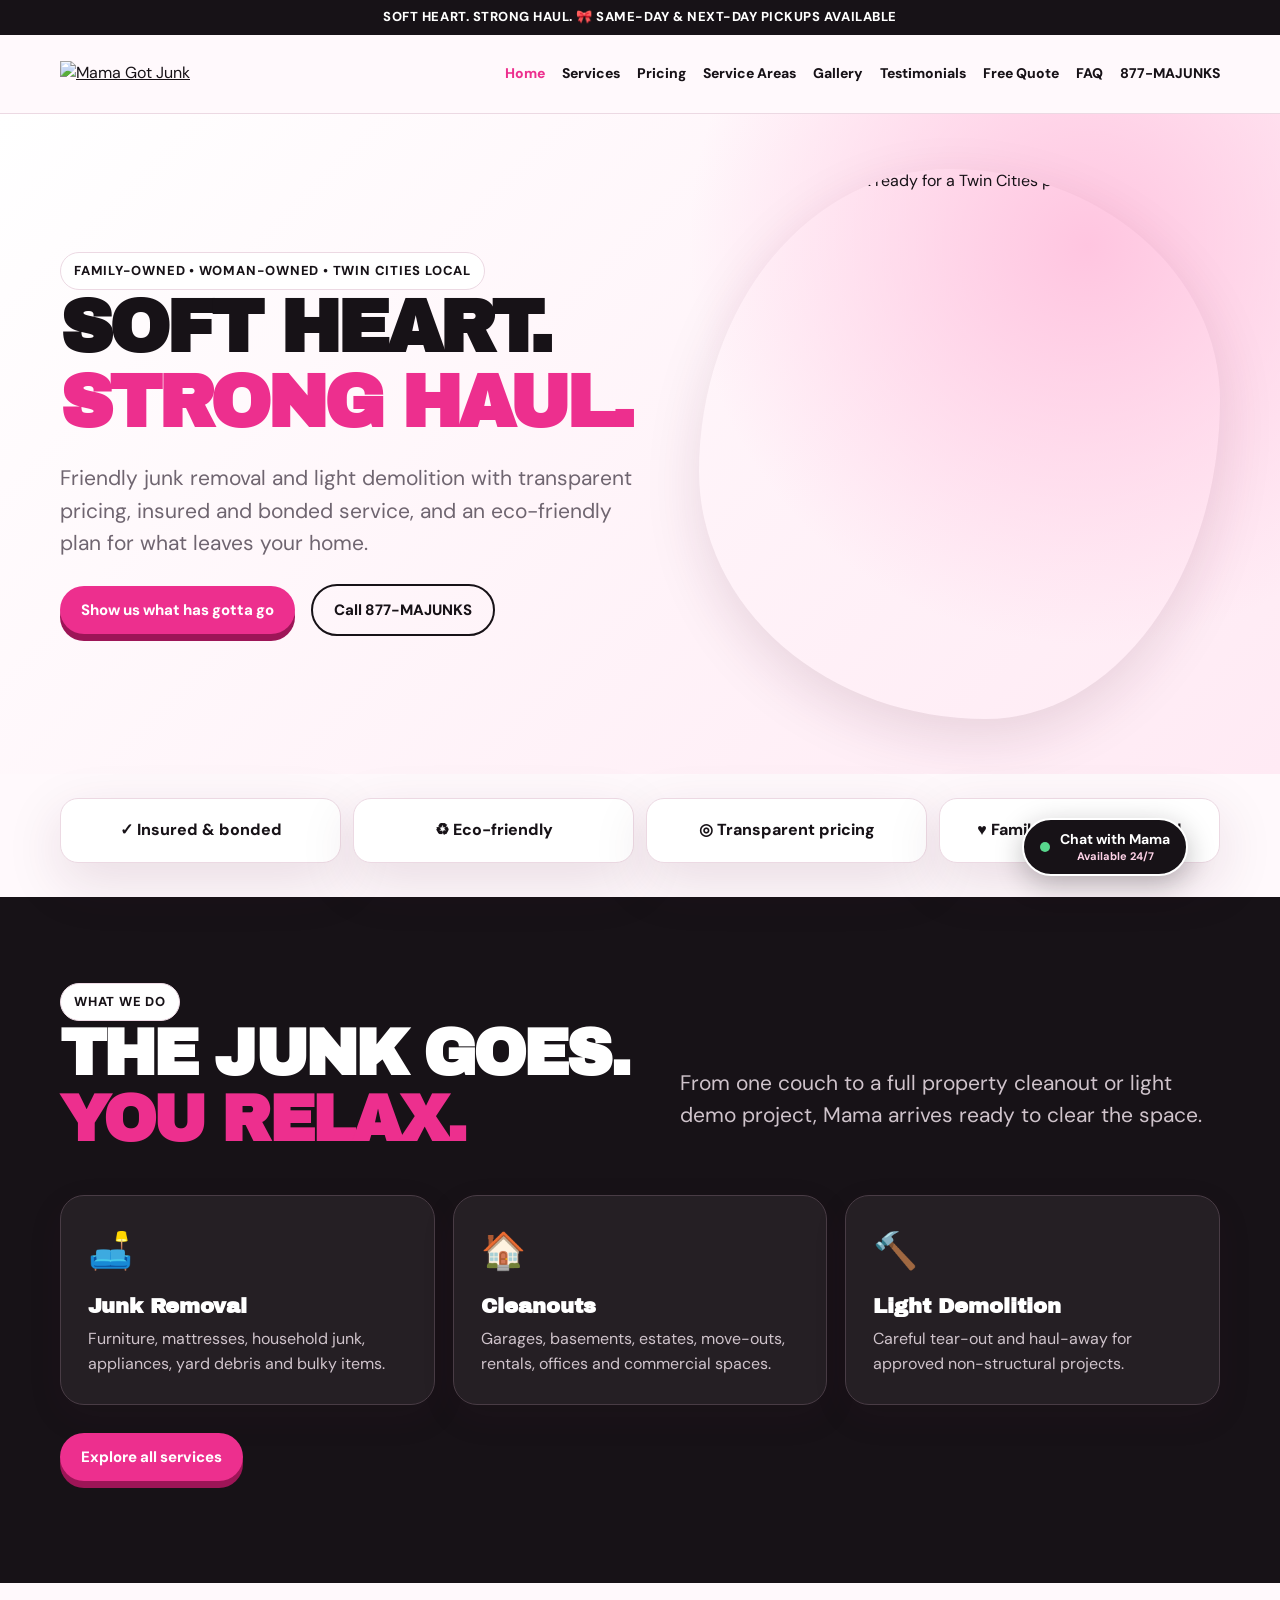
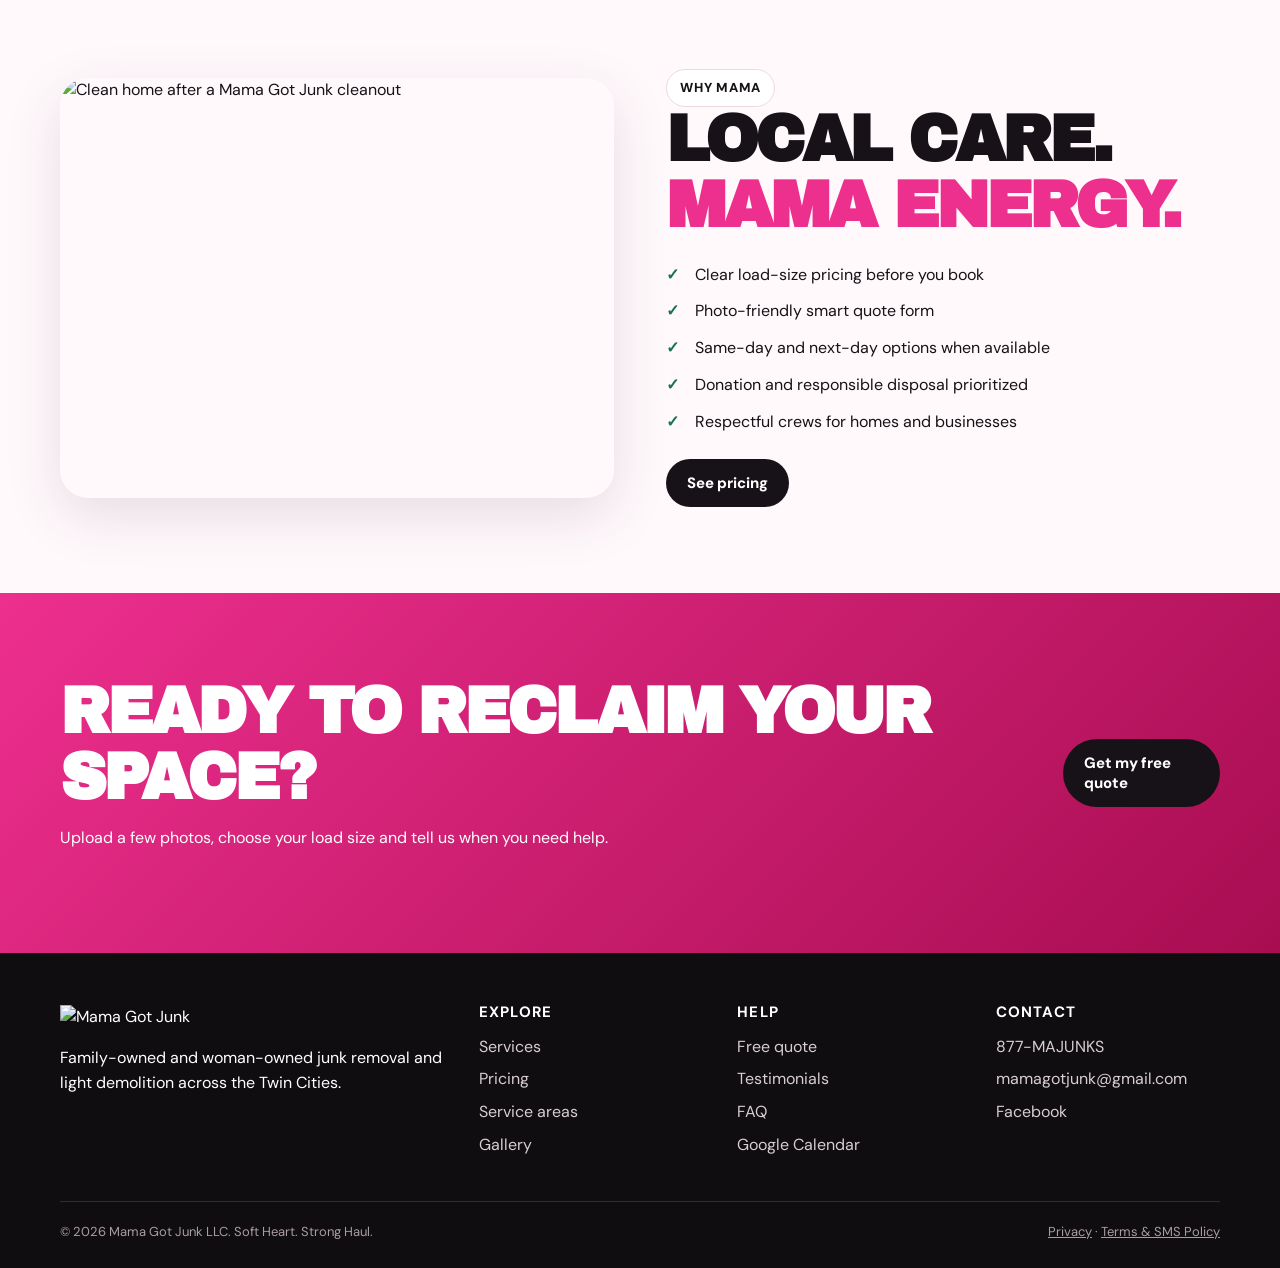
==== index.html @ 5cba6d38 "Make chatbot invitation visible 24/7" ====
<!doctype html><html lang="en"><head><meta charset="utf-8"><meta name="viewport" content="width=device-width,initial-scale=1"><title>Mama Got Junk | Twin Cities Junk Removal & Light Demolition</title><meta name="description" content="Family-owned and woman-owned junk removal and light demolition in Minneapolis–St. Paul. Insured, bonded, eco-friendly and transparently priced."><link rel="canonical" href="https://mamagotjunk.com/"><meta property="og:title" content="Mama Got Junk | Twin Cities Junk Removal & Light Demolition"><meta property="og:description" content="Family-owned and woman-owned junk removal and light demolition in Minneapolis–St. Paul. Insured, bonded, eco-friendly and transparently priced."><meta property="og:type" content="website"><meta property="og:url" content="https://mamagotjunk.com/"><meta property="og:image" content="https://raw.githubusercontent.com/adeptvision/mamagotjunk-temp-site/main/hero-background.webp"><meta name="theme-color" content="#ed2f8e"><script type="application/ld+json">{"@context":"https://schema.org","@type":"LocalBusiness","name":"Mama Got Junk LLC","url":"https://mamagotjunk.com","telephone":"+18776258657","email":"mamagotjunk@gmail.com","image":"https://raw.githubusercontent.com/adeptvision/mamagotjunk-temp-site/main/hero-background.webp","logo":"https://assets.cdn.filesafe.space/54Sf3NwcliehXu7uC51z/media/6aa9459179adef8b21059ff6.png","priceRange":"$350-$750","areaServed":["Minneapolis","Saint Paul","Twin Cities Metro"],"description":"Family-owned and woman-owned junk removal and light demolition in the Twin Cities."}</script><style>
@import url('https://fonts.googleapis.com/css2?family=Archivo+Black&family=DM+Sans:wght@400;600;700;800&display=swap');
:root{--pink:#ed2f8e;--pink2:#ff78b8;--ink:#171217;--cream:#fff9fc;--blush:#fff0f7;--muted:#6f6570;--line:#ecd9e3;--green:#19734b;--shadow:0 18px 55px rgba(74,21,53,.13)}
*{box-sizing:border-box}html{scroll-behavior:smooth}body{margin:0;font-family:'DM Sans',sans-serif;color:var(--ink);background:var(--cream);line-height:1.55}img{max-width:100%;display:block}a{color:inherit}.wrap{width:min(1160px,calc(100% - 36px));margin:auto}.top{background:var(--ink);color:#fff;text-align:center;padding:9px 16px;font-weight:800;font-size:13px;letter-spacing:.04em}.site-nav{position:sticky;top:0;z-index:30;background:rgba(255,249,252,.96);border-bottom:1px solid var(--line);backdrop-filter:blur(14px)}.nav-row{min-height:78px;display:flex;align-items:center;gap:22px}.brand{margin-right:auto}.brand img{width:180px;max-height:58px;object-fit:contain}.nav-links{display:flex;align-items:center;gap:17px;font-weight:800;font-size:14px}.nav-links a{text-decoration:none;white-space:nowrap}.nav-links a:hover,.nav-links a[aria-current=page]{color:var(--pink)}.button,.button-dark,.button-ghost{display:inline-flex;align-items:center;justify-content:center;border:0;border-radius:999px;padding:14px 21px;font:800 15px 'DM Sans';text-decoration:none;cursor:pointer}.button{background:var(--pink);color:#fff;box-shadow:0 7px 0 #9d1557}.button-dark{background:var(--ink);color:#fff}.button-ghost{border:2px solid var(--ink);background:transparent;color:var(--ink)}
h1,h2,h3{font-family:'Archivo Black',sans-serif;line-height:1.03;margin:0}h1{font-size:clamp(48px,7.5vw,92px);letter-spacing:-.055em}h2{font-size:clamp(38px,5vw,64px);letter-spacing:-.045em}h3{font-size:21px}.pink{color:var(--pink)}.eyebrow{display:inline-block;background:#fff;border:1px solid var(--line);border-radius:999px;padding:8px 13px;font-size:13px;font-weight:800;letter-spacing:.06em;text-transform:uppercase}.lead{font-size:clamp(18px,2vw,21px);color:var(--muted);max-width:650px}.hero{background:radial-gradient(circle at 85% 20%,#ffc5e0 0,transparent 33%),linear-gradient(135deg,#fff,#ffeaf4);overflow:hidden}.hero-grid{min-height:660px;display:grid;grid-template-columns:1.05fr .95fr;gap:46px;align-items:center}.hero-copy p{margin:22px 0}.hero-actions{display:flex;gap:16px;flex-wrap:wrap;align-items:center;margin-top:28px}.hero-photo{width:100%;height:550px;object-fit:cover;border-radius:48% 52% 45% 55%/55% 42% 58% 45%;box-shadow:var(--shadow)}.trust{display:grid;grid-template-columns:repeat(4,1fr);gap:12px;margin-top:-35px;position:relative;z-index:2}.trust div{background:#fff;border:1px solid var(--line);border-radius:18px;padding:19px;text-align:center;font-weight:800;box-shadow:var(--shadow)}
section{padding:86px 0}.dark{background:var(--ink);color:#fff}.dark .lead,.dark p{color:#cfc3cb}.section-head{display:flex;justify-content:space-between;align-items:end;gap:32px;margin-bottom:36px}.section-head p{max-width:540px}.cards{display:grid;grid-template-columns:repeat(3,1fr);gap:18px}.card{background:#fff;border:1px solid var(--line);border-radius:24px;padding:27px;box-shadow:0 12px 36px rgba(74,21,53,.08)}.dark .card{background:#251f24;border-color:#493c45}.card-icon{font-size:36px;margin-bottom:18px}.card h3{margin-bottom:9px}.card p{color:var(--muted);margin:0}.dark .card p{color:#cfc3cb}.link{font-weight:800;color:#ae135c;text-decoration-thickness:2px}.split{display:grid;grid-template-columns:1fr 1fr;gap:52px;align-items:center}.split-photo{border-radius:28px;box-shadow:var(--shadow);min-height:420px;object-fit:cover}.checks{list-style:none;padding:0;margin:24px 0}.checks li{margin:12px 0;padding-left:29px;position:relative}.checks li:before{content:'✓';position:absolute;left:0;color:var(--green);font-weight:900}.cta{background:linear-gradient(135deg,#ed2f8e,#a80d51);color:#fff}.cta .wrap{display:flex;align-items:center;justify-content:space-between;gap:28px}.cta p{max-width:620px}.page-hero{padding:82px 0 60px;background:linear-gradient(135deg,#fff,#ffeaf4)}.page-hero h1{font-size:clamp(46px,7vw,80px);max-width:900px}.page-hero .lead{margin-top:20px}
.pricing{display:grid;grid-template-columns:repeat(4,1fr);gap:16px}.price-card{position:relative;background:#fff;border:2px solid var(--line);border-radius:24px;padding:26px;display:flex;flex-direction:column;min-height:290px}.price-card.featured{border-color:var(--pink);transform:translateY(-8px);box-shadow:var(--shadow)}.price-card small{font-weight:800;color:var(--pink);text-transform:uppercase}.price{font:42px 'Archivo Black';margin:15px 0}.price-card p{color:var(--muted);flex:1}.price-card .button{align-self:flex-start}.fine-print{margin-top:24px;color:var(--muted);font-size:14px}.area-form{display:flex;gap:10px;max-width:620px}.area-form input{flex:1;border:2px solid var(--line);border-radius:999px;padding:15px 20px;font:inherit}.result{margin-top:14px;font-weight:800;min-height:24px}.areas{display:grid;grid-template-columns:repeat(4,1fr);gap:12px}.area{background:#fff;border:1px solid var(--line);padding:16px;border-radius:15px;text-align:center;font-weight:800}
.gallery{columns:3;column-gap:18px}.gallery figure{break-inside:avoid;margin:0 0 18px;background:#fff;border:1px solid var(--line);border-radius:22px;overflow:hidden;box-shadow:0 10px 30px rgba(74,21,53,.08)}.gallery img{width:100%;height:auto}.gallery figcaption{padding:14px 18px;font-weight:800}.honest{border:2px dashed var(--pink);background:#fff;border-radius:24px;padding:32px}.quote-grid{display:grid;grid-template-columns:.65fr 1.35fr;gap:40px}.form-box{background:#fff;color:var(--ink);border:1px solid var(--line);border-radius:28px;padding:30px;box-shadow:var(--shadow)}.form-progress{height:7px;background:#f0dce7;border-radius:9px;margin-bottom:26px;overflow:hidden}.form-progress i{display:block;height:100%;width:25%;background:var(--pink);transition:.2s}.panel{display:none}.panel.on{display:block}.panel h3{font-size:27px;margin-bottom:18px}.grid-2{display:grid;grid-template-columns:1fr 1fr;gap:12px}.field{margin:13px 0}.field label{display:block;font-weight:800;margin-bottom:7px}.field input,.field select,.field textarea{width:100%;padding:14px;border:1px solid #d9c6d1;border-radius:12px;font:inherit;background:#fff}.field textarea{min-height:110px;resize:vertical}.choice-grid{display:grid;grid-template-columns:1fr 1fr;gap:10px}.choice{border:1px solid #dcc9d3;border-radius:13px;padding:13px;font-weight:800}.form-nav{display:flex;gap:10px;margin-top:22px}.form-nav .next,.form-nav .send{margin-left:auto}.form-nav button{border:0;border-radius:999px;padding:13px 20px;font-weight:800;cursor:pointer}.next,.send{background:var(--ink);color:#fff}.back{background:#f1e5eb}.consent{display:block;font-size:12px;color:#756871;margin-top:15px}.photo-preview{display:flex;gap:8px;flex-wrap:wrap;margin-top:10px}.photo-preview img{width:72px;height:72px;object-fit:cover;border-radius:10px;border:1px solid var(--line)}
.faq{max-width:860px;margin:auto}.faq details{background:#fff;border:1px solid var(--line);border-radius:15px;padding:18px 20px;margin:11px 0}.faq summary{font-weight:800;cursor:pointer}.faq p{color:var(--muted)}.legal{max-width:850px;margin:auto}.legal h1{font-size:clamp(42px,7vw,70px)}.legal h2{font-family:'DM Sans';font-size:24px;letter-spacing:0;margin-top:35px}.legal .notice{background:#fff;border:1px solid var(--line);border-left:6px solid var(--pink);padding:18px;border-radius:10px}.legal li,.legal p{color:#33272f}
footer{background:#100d10;color:#fff;padding:52px 0 26px}.footer-grid{display:grid;grid-template-columns:1.2fr repeat(3,.7fr);gap:34px}.footer-grid img{width:220px}.footer-grid h3{font-family:'DM Sans';font-size:15px;text-transform:uppercase;letter-spacing:.08em;margin-bottom:14px}.footer-grid a{display:block;color:#d8cdd4;text-decoration:none;margin:8px 0}.footer-note{border-top:1px solid #342b31;margin-top:35px;padding-top:20px;color:#aa9ca5;font-size:13px;display:flex;justify-content:space-between;gap:20px}

@media(max-width:1000px){.nav-links{overflow-x:auto;padding:10px 0}.nav-row{align-items:flex-start;flex-direction:column;padding:12px 0}.brand{margin:0}.trust{grid-template-columns:1fr 1fr}.pricing{grid-template-columns:1fr 1fr}.areas{grid-template-columns:repeat(3,1fr)}.footer-grid{grid-template-columns:1fr 1fr}}
@media(max-width:760px){.hero-grid,.split,.quote-grid{grid-template-columns:1fr}.hero-grid{padding:55px 0}.hero-photo{height:390px;order:-1}.cards{grid-template-columns:1fr}.section-head,.cta .wrap{display:block}.section-head p{margin-top:16px}.pricing{grid-template-columns:1fr}.price-card.featured{transform:none}.gallery{columns:2}.areas{grid-template-columns:1fr 1fr}.footer-note{display:block}.cta .button{margin-top:14px}}
@media(max-width:520px){.wrap{width:min(100% - 24px,1160px)}section{padding:62px 0}.trust,.grid-2,.choice-grid,.footer-grid{grid-template-columns:1fr}.gallery{columns:1}.area-form{display:block}.area-form button{width:100%;margin-top:10px}.form-box{padding:20px}}

.mobile-menu{display:none}.nav-row{position:relative}
@media(max-width:1000px){
html,body{max-width:100%;overflow-x:hidden}.top{padding:8px 12px;font-size:11px;line-height:1.35}.site-nav{backdrop-filter:blur(18px)}.nav-row{min-height:68px;flex-direction:row;align-items:center;padding:8px 0}.brand{margin-right:auto}.brand img{width:142px;max-height:52px}.nav-links{display:none}.mobile-menu{display:block;position:static;margin-left:auto}.mobile-menu summary{list-style:none;display:flex;align-items:center;justify-content:center;min-width:84px;min-height:44px;padding:10px 16px;border:2px solid var(--ink);border-radius:999px;background:#fff;font-weight:800;cursor:pointer}.mobile-menu summary::-webkit-details-marker{display:none}.mobile-menu[open] summary{background:var(--ink);color:#fff}.mobile-links{position:absolute;left:0;right:0;top:calc(100% - 2px);z-index:50;display:grid;grid-template-columns:1fr 1fr;gap:0;padding:10px;background:#fff;border:1px solid var(--line);border-radius:0 0 18px 18px;box-shadow:0 18px 40px rgba(23,18,23,.18)}.mobile-links a{padding:12px 10px;text-decoration:none;font-weight:800;border-radius:10px}.mobile-links a:hover,.mobile-links a[aria-current=page]{background:var(--blush);color:var(--pink)}
h1{font-size:clamp(40px,12vw,58px);line-height:.98}h2{font-size:clamp(34px,9vw,48px)}.eyebrow{font-size:11px;line-height:1.35}.hero-grid{min-height:0;padding:42px 0 64px;gap:28px}.hero-photo{height:300px;order:0;border-radius:28px}.hero-copy p{margin:16px 0}.hero-actions{display:grid;grid-template-columns:1fr;gap:11px;margin-top:22px}.hero-actions .button,.hero-actions .button-dark,.hero-actions .button-ghost{width:100%}.button,.button-dark,.button-ghost{min-height:48px}.trust{grid-template-columns:1fr 1fr;gap:10px;margin-top:-30px}.trust div{padding:14px 9px;font-size:14px}.page-hero{padding:50px 0 40px}.page-hero h1{font-size:clamp(38px,11vw,56px)}section{padding:64px 0}.split,.quote-grid{gap:28px}.split-photo{min-height:0;height:300px;width:100%}.card{padding:22px}.cta .wrap{display:block}.cta .button,.cta .button-dark,.cta .button-ghost{width:100%;margin-top:14px}.form-box{padding:22px;border-radius:20px}.field input,.field select,.field textarea{font-size:16px}.footer-grid{gap:28px}.footer-grid img{width:180px}
}
@media(max-width:520px){
.wrap{width:min(100% - 24px,1160px)}.mobile-links{grid-template-columns:1fr}.hero-photo{height:255px}.trust{grid-template-columns:1fr 1fr}.trust div{font-size:13px}.areas{grid-template-columns:1fr}.area-form{display:grid}.area-form button{width:100%;margin:0}.form-nav{display:grid;grid-template-columns:1fr 1fr}.form-nav button{min-height:48px}.form-nav .next,.form-nav .send{margin-left:0}.footer-grid{grid-template-columns:1fr}.footer-note{display:block}.gallery{columns:1}
}

/* Shared layout polish: keep sections separated and all labels readable. */
.top{min-height:34px;display:flex;align-items:center;justify-content:center;line-height:1.3}.dark .eyebrow{color:var(--ink)}.cards{align-items:stretch}.card{height:100%}.trust{margin-top:0;padding:24px 0 34px}
@media(min-width:1001px){
.hero-grid{min-height:660px;padding:0;align-items:center;gap:64px}.hero-copy h1{font-size:clamp(58px,5.7vw,82px)}.hero-copy .lead{max-width:620px}.hero-actions{margin-top:24px}.section-head{margin-bottom:42px}
}
@media(min-width:1001px) and (max-width:1240px){
.nav-links{gap:12px;font-size:13px}.brand img{width:160px}.hero-grid{gap:42px}.hero-copy h1{font-size:clamp(54px,6.1vw,74px)}
}
</style></head><body><div class="top">SOFT HEART. STRONG HAUL. 🎀 SAME-DAY & NEXT-DAY PICKUPS AVAILABLE</div><nav class="site-nav"><div class="wrap nav-row"><a class="brand" href="/"><img src="https://assets.cdn.filesafe.space/54Sf3NwcliehXu7uC51z/media/6aa9459179adef8b21059ff6.png" alt="Mama Got Junk"></a><details class="mobile-menu"><summary>Menu</summary><div class="mobile-links"><a href="/" aria-current="page">Home</a><a href="/services.html">Services</a><a href="/pricing.html">Pricing</a><a href="/service-areas.html">Service Areas</a><a href="/gallery.html">Gallery</a><a href="/testimonials.html">Testimonials</a><a href="/quote.html">Free Quote</a><a href="/faq.html">FAQ</a><a href="tel:+18776258657">877-MAJUNKS</a></div></details><div class="nav-links"><a href="/" aria-current="page">Home</a><a href="/services.html">Services</a><a href="/pricing.html">Pricing</a><a href="/service-areas.html">Service Areas</a><a href="/gallery.html">Gallery</a><a href="/testimonials.html">Testimonials</a><a href="/quote.html">Free Quote</a><a href="/faq.html">FAQ</a><a href="tel:+18776258657">877-MAJUNKS</a></div></div></nav><main><header class="hero"><div class="wrap hero-grid"><div class="hero-copy"><span class="eyebrow">Family-owned • Woman-owned • Twin Cities local</span><h1>SOFT HEART.<br><span class="pink">STRONG HAUL.</span></h1><p class="lead">Friendly junk removal and light demolition with transparent pricing, insured and bonded service, and an eco-friendly plan for what leaves your home.</p><div class="hero-actions"><a class="button" href="/quote.html">Show us what has gotta go</a><a class="button-ghost" href="tel:+18776258657">Call 877-MAJUNKS</a></div></div><img class="hero-photo" src="https://raw.githubusercontent.com/adeptvision/mamagotjunk-temp-site/main/hero-background.webp" alt="Mama Got Junk truck ready for a Twin Cities pickup"></div></header><div class="wrap trust"><div>✓ Insured & bonded</div><div>♻ Eco-friendly</div><div>◎ Transparent pricing</div><div>♥ Family & woman-owned</div></div><section class="dark"><div class="wrap"><div class="section-head"><div><span class="eyebrow">What we do</span><h2>THE JUNK GOES.<br><span class="pink">YOU RELAX.</span></h2></div><p class="lead">From one couch to a full property cleanout or light demo project, Mama arrives ready to clear the space.</p></div><div class="cards"><article class="card"><div class="card-icon">🛋️</div><h3>Junk Removal</h3><p>Furniture, mattresses, household junk, appliances, yard debris and bulky items.</p></article><article class="card"><div class="card-icon">🏠</div><h3>Cleanouts</h3><p>Garages, basements, estates, move-outs, rentals, offices and commercial spaces.</p></article><article class="card"><div class="card-icon">🔨</div><h3>Light Demolition</h3><p>Careful tear-out and haul-away for approved non-structural projects.</p></article></div><p style="margin-top:28px"><a class="button" href="/services.html">Explore all services</a></p></div></section><section><div class="wrap split"><img class="split-photo" src="https://raw.githubusercontent.com/adeptvision/mamagotjunk-temp-site/main/home-cleanouts.webp" alt="Clean home after a Mama Got Junk cleanout" loading="lazy"><div><span class="eyebrow">Why Mama</span><h2>LOCAL CARE.<br><span class="pink">MAMA ENERGY.</span></h2><ul class="checks"><li>Clear load-size pricing before you book</li><li>Photo-friendly smart quote form</li><li>Same-day and next-day options when available</li><li>Donation and responsible disposal prioritized</li><li>Respectful crews for homes and businesses</li></ul><a class="button-dark" href="/pricing.html">See pricing</a></div></div></section><section class="cta"><div class="wrap"><div><h2>READY TO RECLAIM YOUR SPACE?</h2><p>Upload a few photos, choose your load size and tell us when you need help.</p></div><a class="button-dark" href="/quote.html">Get my free quote</a></div></section></main><footer><div class="wrap"><div class="footer-grid"><div><img src="https://assets.cdn.filesafe.space/54Sf3NwcliehXu7uC51z/media/6aa9459179adef8b21059ff6.png" alt="Mama Got Junk"><p>Family-owned and woman-owned junk removal and light demolition across the Twin Cities.</p></div><div><h3>Explore</h3><a href="/services.html">Services</a><a href="/pricing.html">Pricing</a><a href="/service-areas.html">Service areas</a><a href="/gallery.html">Gallery</a></div><div><h3>Help</h3><a href="/quote.html">Free quote</a><a href="/testimonials.html">Testimonials</a><a href="/faq.html">FAQ</a><a href="https://calendar.google.com/calendar/render?action=TEMPLATE&text=Mama%20Got%20Junk%20Pickup&details=Please%20confirm%20the%20date%20and%20time%20with%20Mama%20Got%20Junk%20at%20877-MAJUNKS." target="_blank" rel="noopener">Google Calendar</a></div><div><h3>Contact</h3><a href="tel:+18776258657">877-MAJUNKS</a><a href="mailto:mamagotjunk@gmail.com">mamagotjunk@gmail.com</a><a href="https://www.facebook.com/profile.php?id=61579747886674" target="_blank" rel="noopener">Facebook</a></div></div><div class="footer-note"><span>© 2026 Mama Got Junk LLC. Soft Heart. Strong Haul.</span><span><a href="/privacy.html" style="display:inline">Privacy</a> · <a href="/terms.html" style="display:inline">Terms & SMS Policy</a></span></div></div></footer><script src="https://widgets.leadconnectorhq.com/loader.js" data-resources-url="https://widgets.leadconnectorhq.com/chat-widget/loader.js" data-widget-id="6ab609a815c2d16d1378b458"></script><style data-chat-visibility>.chat-availability{position:fixed;right:92px;bottom:24px;z-index:2147483000;display:flex;align-items:center;gap:10px;border:2px solid #fff;border-radius:999px;background:#171217;color:#fff;padding:11px 16px;box-shadow:0 8px 28px rgba(23,18,23,.28);font:800 14px 'DM Sans',sans-serif;line-height:1.15;cursor:pointer;transition:.2s}.chat-availability:hover{transform:translateY(-2px);background:#ed2f8e}.chat-availability small{display:block;margin-top:3px;color:#ffd3e8;font-size:11px;font-weight:700}.chat-availability-dot{width:10px;height:10px;border-radius:50%;background:#58d68d;box-shadow:0 0 0 0 rgba(88,214,141,.65);animation:chatPulse 2s infinite}@keyframes chatPulse{70%{box-shadow:0 0 0 9px rgba(88,214,141,0)}100%{box-shadow:0 0 0 0 rgba(88,214,141,0)}}@media(max-width:520px){.chat-availability{right:14px;bottom:88px;padding:10px 14px}.chat-availability small{font-size:10px}}</style><button type="button" class="chat-availability" aria-label="Open chat with Mama, available 24 hours a day"><span class="chat-availability-dot" aria-hidden="true"></span><span><strong>Chat with Mama</strong><small>Available 24/7</small></span></button><script data-chat-visibility>(()=>{const c=document.querySelector('.chat-availability');c?.addEventListener('click',()=>{let tries=0;function open(){const b=document.querySelector('chat-widget')?.shadowRoot?.querySelector('[aria-label="Select to open the chat widget"],.lc_text-widget--bubble');if(b)b.click();else if(tries++<40)setTimeout(open,100)}open()})})();</script></body></html>
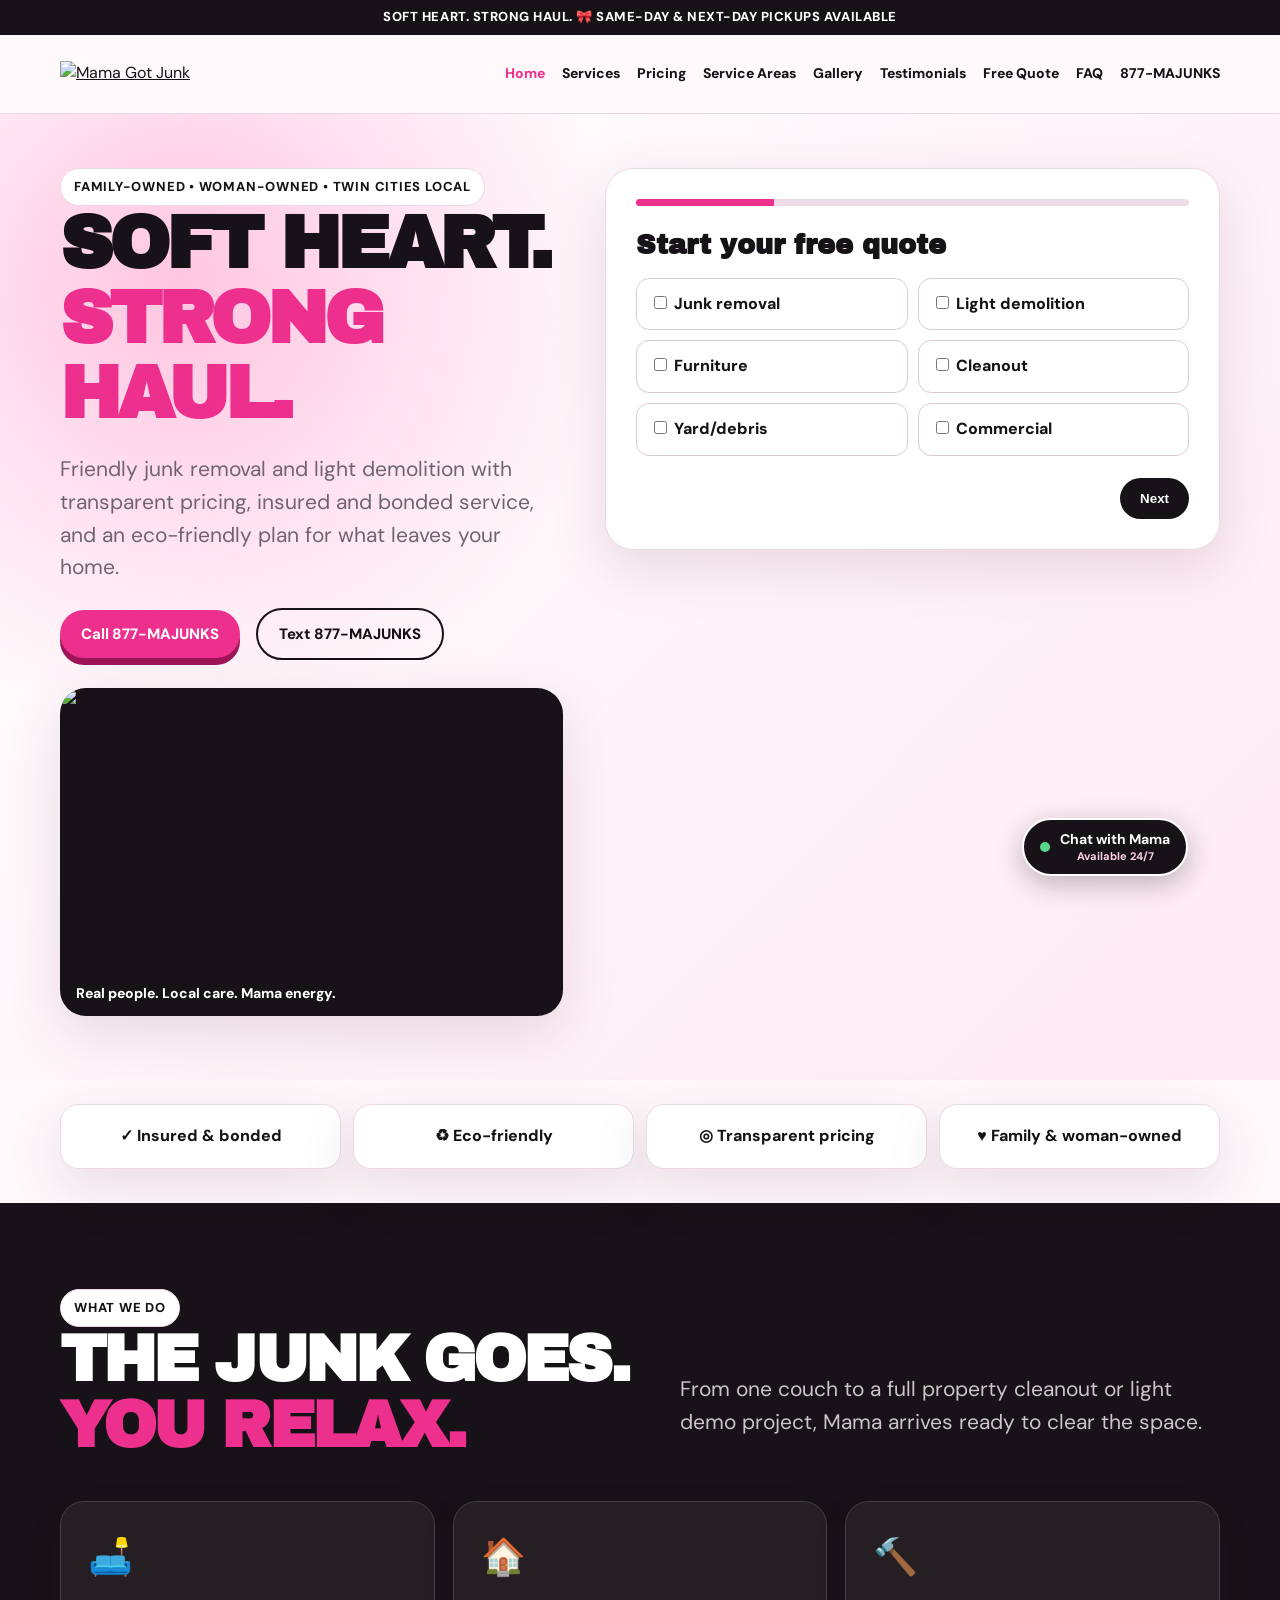
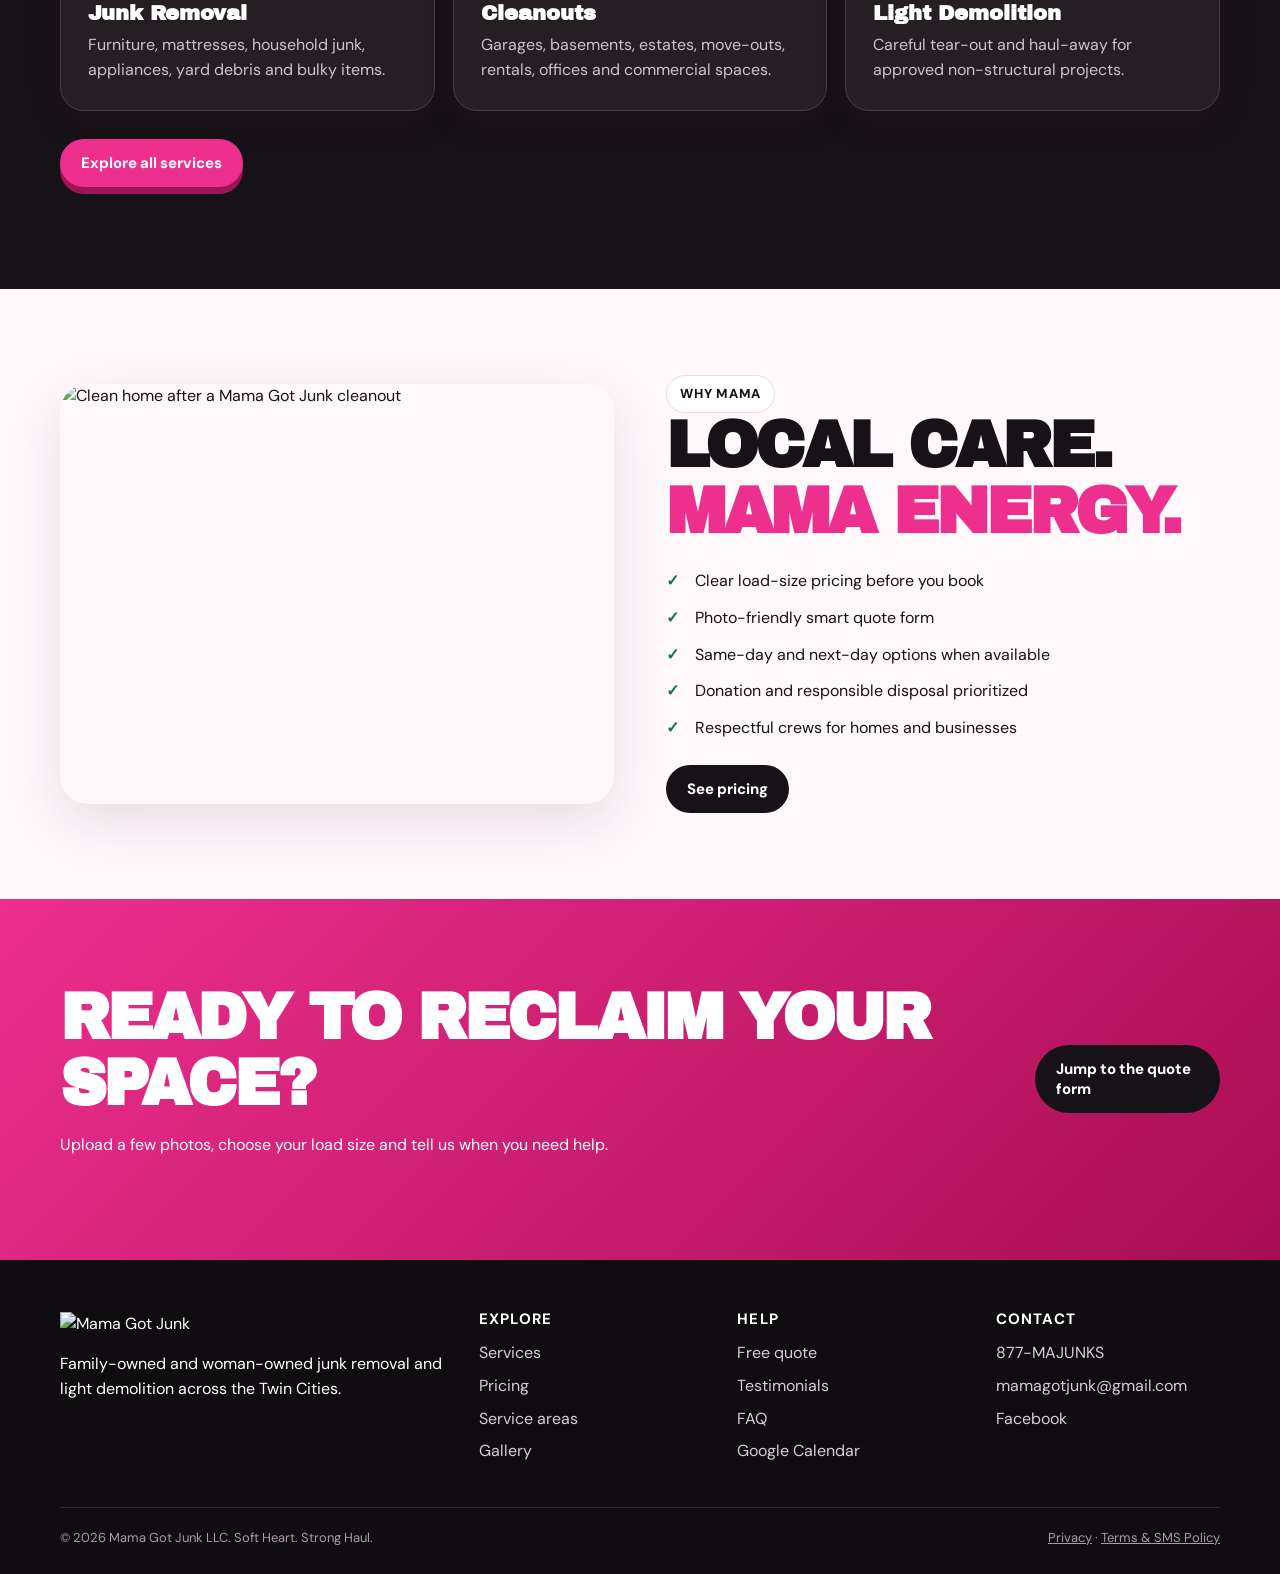
==== commit a65f31eb: "Update homepage quote form and styling" ====
--- a/index.html
+++ b/index.html
@@ -30,4 +30,15 @@
 @media(min-width:1001px) and (max-width:1240px){
 .nav-links{gap:12px;font-size:13px}.brand img{width:160px}.hero-grid{gap:42px}.hero-copy h1{font-size:clamp(54px,6.1vw,74px)}
 }
-</style></head><body><div class="top">SOFT HEART. STRONG HAUL. 🎀 SAME-DAY & NEXT-DAY PICKUPS AVAILABLE</div><nav class="site-nav"><div class="wrap nav-row"><a class="brand" href="/"><img src="https://assets.cdn.filesafe.space/54Sf3NwcliehXu7uC51z/media/6aa9459179adef8b21059ff6.png" alt="Mama Got Junk"></a><details class="mobile-menu"><summary>Menu</summary><div class="mobile-links"><a href="/" aria-current="page">Home</a><a href="/services.html">Services</a><a href="/pricing.html">Pricing</a><a href="/service-areas.html">Service Areas</a><a href="/gallery.html">Gallery</a><a href="/testimonials.html">Testimonials</a><a href="/quote.html">Free Quote</a><a href="/faq.html">FAQ</a><a href="tel:+18776258657">877-MAJUNKS</a></div></details><div class="nav-links"><a href="/" aria-current="page">Home</a><a href="/services.html">Services</a><a href="/pricing.html">Pricing</a><a href="/service-areas.html">Service Areas</a><a href="/gallery.html">Gallery</a><a href="/testimonials.html">Testimonials</a><a href="/quote.html">Free Quote</a><a href="/faq.html">FAQ</a><a href="tel:+18776258657">877-MAJUNKS</a></div></div></nav><main><header class="hero"><div class="wrap hero-grid"><div class="hero-copy"><span class="eyebrow">Family-owned • Woman-owned • Twin Cities local</span><h1>SOFT HEART.<br><span class="pink">STRONG HAUL.</span></h1><p class="lead">Friendly junk removal and light demolition with transparent pricing, insured and bonded service, and an eco-friendly plan for what leaves your home.</p><div class="hero-actions"><a class="button" href="/quote.html">Show us what has gotta go</a><a class="button-ghost" href="tel:+18776258657">Call 877-MAJUNKS</a></div></div><img class="hero-photo" src="https://raw.githubusercontent.com/adeptvision/mamagotjunk-temp-site/main/hero-background.webp" alt="Mama Got Junk truck ready for a Twin Cities pickup"></div></header><div class="wrap trust"><div>✓ Insured & bonded</div><div>♻ Eco-friendly</div><div>◎ Transparent pricing</div><div>♥ Family & woman-owned</div></div><section class="dark"><div class="wrap"><div class="section-head"><div><span class="eyebrow">What we do</span><h2>THE JUNK GOES.<br><span class="pink">YOU RELAX.</span></h2></div><p class="lead">From one couch to a full property cleanout or light demo project, Mama arrives ready to clear the space.</p></div><div class="cards"><article class="card"><div class="card-icon">🛋️</div><h3>Junk Removal</h3><p>Furniture, mattresses, household junk, appliances, yard debris and bulky items.</p></article><article class="card"><div class="card-icon">🏠</div><h3>Cleanouts</h3><p>Garages, basements, estates, move-outs, rentals, offices and commercial spaces.</p></article><article class="card"><div class="card-icon">🔨</div><h3>Light Demolition</h3><p>Careful tear-out and haul-away for approved non-structural projects.</p></article></div><p style="margin-top:28px"><a class="button" href="/services.html">Explore all services</a></p></div></section><section><div class="wrap split"><img class="split-photo" src="https://raw.githubusercontent.com/adeptvision/mamagotjunk-temp-site/main/home-cleanouts.webp" alt="Clean home after a Mama Got Junk cleanout" loading="lazy"><div><span class="eyebrow">Why Mama</span><h2>LOCAL CARE.<br><span class="pink">MAMA ENERGY.</span></h2><ul class="checks"><li>Clear load-size pricing before you book</li><li>Photo-friendly smart quote form</li><li>Same-day and next-day options when available</li><li>Donation and responsible disposal prioritized</li><li>Respectful crews for homes and businesses</li></ul><a class="button-dark" href="/pricing.html">See pricing</a></div></div></section><section class="cta"><div class="wrap"><div><h2>READY TO RECLAIM YOUR SPACE?</h2><p>Upload a few photos, choose your load size and tell us when you need help.</p></div><a class="button-dark" href="/quote.html">Get my free quote</a></div></section></main><footer><div class="wrap"><div class="footer-grid"><div><img src="https://assets.cdn.filesafe.space/54Sf3NwcliehXu7uC51z/media/6aa9459179adef8b21059ff6.png" alt="Mama Got Junk"><p>Family-owned and woman-owned junk removal and light demolition across the Twin Cities.</p></div><div><h3>Explore</h3><a href="/services.html">Services</a><a href="/pricing.html">Pricing</a><a href="/service-areas.html">Service areas</a><a href="/gallery.html">Gallery</a></div><div><h3>Help</h3><a href="/quote.html">Free quote</a><a href="/testimonials.html">Testimonials</a><a href="/faq.html">FAQ</a><a href="https://calendar.google.com/calendar/render?action=TEMPLATE&text=Mama%20Got%20Junk%20Pickup&details=Please%20confirm%20the%20date%20and%20time%20with%20Mama%20Got%20Junk%20at%20877-MAJUNKS." target="_blank" rel="noopener">Google Calendar</a></div><div><h3>Contact</h3><a href="tel:+18776258657">877-MAJUNKS</a><a href="mailto:mamagotjunk@gmail.com">mamagotjunk@gmail.com</a><a href="https://www.facebook.com/profile.php?id=61579747886674" target="_blank" rel="noopener">Facebook</a></div></div><div class="footer-note"><span>© 2026 Mama Got Junk LLC. Soft Heart. Strong Haul.</span><span><a href="/privacy.html" style="display:inline">Privacy</a> · <a href="/terms.html" style="display:inline">Terms & SMS Policy</a></span></div></div></footer><script src="https://widgets.leadconnectorhq.com/loader.js" data-resources-url="https://widgets.leadconnectorhq.com/chat-widget/loader.js" data-widget-id="6ab609a815c2d16d1378b458"></script><style data-chat-visibility>.chat-availability{position:fixed;right:92px;bottom:24px;z-index:2147483000;display:flex;align-items:center;gap:10px;border:2px solid #fff;border-radius:999px;background:#171217;color:#fff;padding:11px 16px;box-shadow:0 8px 28px rgba(23,18,23,.28);font:800 14px 'DM Sans',sans-serif;line-height:1.15;cursor:pointer;transition:.2s}.chat-availability:hover{transform:translateY(-2px);background:#ed2f8e}.chat-availability small{display:block;margin-top:3px;color:#ffd3e8;font-size:11px;font-weight:700}.chat-availability-dot{width:10px;height:10px;border-radius:50%;background:#58d68d;box-shadow:0 0 0 0 rgba(88,214,141,.65);animation:chatPulse 2s infinite}@keyframes chatPulse{70%{box-shadow:0 0 0 9px rgba(88,214,141,0)}100%{box-shadow:0 0 0 0 rgba(88,214,141,0)}}@media(max-width:520px){.chat-availability{right:14px;bottom:88px;padding:10px 14px}.chat-availability small{font-size:10px}}</style><button type="button" class="chat-availability" aria-label="Open chat with Mama, available 24 hours a day"><span class="chat-availability-dot" aria-hidden="true"></span><span><strong>Chat with Mama</strong><small>Available 24/7</small></span></button><script data-chat-visibility>(()=>{const c=document.querySelector('.chat-availability');c?.addEventListener('click',()=>{let tries=0;function open(){const b=document.querySelector('chat-widget')?.shadowRoot?.querySelector('[aria-label="Select to open the chat widget"],.lc_text-widget--bubble');if(b)b.click();else if(tries++<40)setTimeout(open,100)}open()})})();</script></body></html>+
+/* Homepage hero quote form */
+.home-quote-hero{padding:54px 0 64px;background:radial-gradient(circle at 14% 18%,#ffc5e0 0,transparent 32%),linear-gradient(135deg,#fff,#ffeaf4);overflow:hidden}.home-quote-grid{display:grid;grid-template-columns:minmax(0,.9fr) minmax(500px,1.1fr);gap:42px;align-items:start}.home-hero-story{display:grid;gap:28px;position:sticky;top:110px}.home-hero-story h1{font-size:clamp(54px,5.7vw,82px)}.home-team-card{margin:0;background:#171217;border-radius:26px;overflow:hidden;box-shadow:var(--shadow)}.home-team-card img{display:block;width:100%;aspect-ratio:16/9;object-fit:cover;object-position:center}.home-team-card figcaption{padding:12px 16px;color:#fff;font-weight:800;font-size:14px}.form-box{background:#fff;color:var(--ink);border:1px solid var(--line);border-radius:28px;padding:30px;box-shadow:var(--shadow)}.form-progress{height:7px;background:#f0dce7;border-radius:9px;margin-bottom:26px;overflow:hidden}.form-progress i{display:block;height:100%;width:25%;background:var(--pink);transition:.2s}.panel{display:none}.panel.on{display:block}.panel h3{font-size:27px;margin-bottom:18px}.grid-2{display:grid;grid-template-columns:1fr 1fr;gap:12px}.field{margin:13px 0}.field label{display:block;font-weight:800;margin-bottom:7px}.field input,.field select,.field textarea{width:100%;padding:14px;border:1px solid #d9c6d1;border-radius:12px;font:inherit;background:#fff}.field textarea{min-height:110px;resize:vertical}.choice-grid{display:grid;grid-template-columns:1fr 1fr;gap:10px}.choice{border:1px solid #dcc9d3;border-radius:13px;padding:13px;font-weight:800}.form-nav{display:flex;gap:10px;margin-top:22px}.form-nav .next,.form-nav .send{margin-left:auto}.form-nav button{border:0;border-radius:999px;padding:13px 20px;font-weight:800;cursor:pointer}.next,.send{background:var(--ink);color:#fff}.back{background:#f1e5eb}.consent{display:block;font-size:12px;color:#756871;margin-top:15px}.photo-preview{display:flex;gap:8px;flex-wrap:wrap;margin-top:10px}.photo-preview img{width:72px;height:72px;object-fit:cover;border-radius:10px;border:1px solid var(--line)}@media(max-width:1000px){.home-quote-grid{grid-template-columns:1fr}.home-hero-story{position:static;grid-template-columns:1fr 1fr;align-items:end}.home-team-card{align-self:stretch}.home-team-card img{height:100%;min-height:260px}}@media(max-width:760px){.home-quote-hero{padding:34px 0 48px}.home-hero-story{grid-template-columns:1fr}.home-hero-story h1{font-size:clamp(44px,12vw,64px)}.home-team-card img{min-height:0}.choice-grid,.grid-2{grid-template-columns:1fr}}@media(max-width:520px){.form-box{padding:20px;border-radius:20px}.field input,.field select,.field textarea{font-size:16px}.form-nav{display:grid;grid-template-columns:1fr 1fr}.form-nav button{min-height:48px}.form-nav .next,.form-nav .send{margin-left:0}}
+</style></head><body><div class="top">SOFT HEART. STRONG HAUL. 🎀 SAME-DAY & NEXT-DAY PICKUPS AVAILABLE</div><nav class="site-nav"><div class="wrap nav-row"><a class="brand" href="/"><img src="https://assets.cdn.filesafe.space/54Sf3NwcliehXu7uC51z/media/6aa9459179adef8b21059ff6.png" alt="Mama Got Junk"></a><details class="mobile-menu"><summary>Menu</summary><div class="mobile-links"><a href="/" aria-current="page">Home</a><a href="/services.html">Services</a><a href="/pricing.html">Pricing</a><a href="/service-areas.html">Service Areas</a><a href="/gallery.html">Gallery</a><a href="/testimonials.html">Testimonials</a><a href="/quote.html">Free Quote</a><a href="/faq.html">FAQ</a><a href="tel:+18776258657">877-MAJUNKS</a></div></details><div class="nav-links"><a href="/" aria-current="page">Home</a><a href="/services.html">Services</a><a href="/pricing.html">Pricing</a><a href="/service-areas.html">Service Areas</a><a href="/gallery.html">Gallery</a><a href="/testimonials.html">Testimonials</a><a href="/quote.html">Free Quote</a><a href="/faq.html">FAQ</a><a href="tel:+18776258657">877-MAJUNKS</a></div></div></nav><main><header class="home-quote-hero"><div class="wrap home-quote-grid"><div class="home-hero-story"><div class="hero-copy"><span class="eyebrow">Family-owned • Woman-owned • Twin Cities local</span><h1>SOFT HEART.<br><span class="pink">STRONG HAUL.</span></h1><p class="lead">Friendly junk removal and light demolition with transparent pricing, insured and bonded service, and an eco-friendly plan for what leaves your home.</p><div class="hero-actions"><a class="button" href="tel:+18776258657">Call 877-MAJUNKS</a><a class="button-ghost" href="sms:+18776258657">Text 877-MAJUNKS</a></div></div><figure class="home-team-card"><img src="https://raw.githubusercontent.com/adeptvision/mamagotjunk-temp-site/main/mama-got-junk-team.webp" alt="The Mama Got Junk team in branded shirts at The Mindshift Experience"><figcaption>Real people. Local care. Mama energy.</figcaption></figure></div><form class="form-box" id="quoteForm" aria-label="Free junk removal quote"><div class="form-progress"><i id="formBar"></i></div><div class="panel on"><h3>Start your free quote</h3><div class="choice-grid"><label class="choice"><input type="checkbox" name="services" value="Junk removal"> Junk removal</label><label class="choice"><input type="checkbox" name="services" value="Light demolition"> Light demolition</label><label class="choice"><input type="checkbox" name="services" value="Furniture"> Furniture</label><label class="choice"><input type="checkbox" name="services" value="Cleanout"> Cleanout</label><label class="choice"><input type="checkbox" name="services" value="Yard debris"> Yard/debris</label><label class="choice"><input type="checkbox" name="services" value="Commercial"> Commercial</label></div><div class="form-nav"><button class="next" type="button">Next</button></div></div><div class="panel"><h3>Load, access and photos</h3><div class="field"><label>Estimated load size</label><select name="loadSize" required><option value="">Choose one</option><option>Single item / custom quote</option><option>1/4 truck — $350</option><option>1/2 truck — $550</option><option>3/4 truck — $625</option><option>Full truck — $750</option><option>Multiple loads / unsure</option></select></div><div class="field"><label>Where are the items?</label><select name="accessType" required><option value="">Choose one</option><option>Curbside / driveway</option><option>Garage</option><option>Inside ground floor</option><option>Upstairs</option><option>Basement</option><option>Commercial property</option></select></div><div class="field"><label for="quotePhotos">Add photos</label><input id="quotePhotos" type="file" accept="image/*" capture="environment" multiple><small>Up to 4 photos. Images are compressed before sending.</small><div class="photo-preview" id="photoPreview"></div></div><div class="form-nav"><button class="back" type="button">Back</button><button class="next" type="button">Next</button></div></div><div class="panel"><h3>Timing and details</h3><div class="grid-2"><div class="field"><label>Preferred date</label><input name="pickupDate" type="date" required></div><div class="field"><label>Preferred time</label><select name="pickupTiming" required><option value="">Choose one</option><option>Morning</option><option>Afternoon</option><option>Evening</option><option>Flexible</option></select></div></div><div class="field"><label>What needs removal or demo?</label><textarea name="projectDescription" required placeholder="Items, quantity, access and any demo details"></textarea></div><div class="field"><label>Service address or ZIP</label><input name="serviceAddress" required autocomplete="street-address"></div><div class="form-nav"><button class="back" type="button">Back</button><button class="next" type="button">Next</button></div></div><div class="panel"><h3>Where should we send your quote?</h3><div class="grid-2"><div class="field"><label>First name</label><input name="firstName" required autocomplete="given-name"></div><div class="field"><label>Last name</label><input name="lastName" autocomplete="family-name"></div></div><div class="grid-2"><div class="field"><label>Phone number</label><input name="phone" type="tel" inputmode="tel" autocomplete="tel"></div><div class="field"><label>Email</label><input name="email" type="email" autocomplete="email"></div></div><div class="field"><label>Preferred contact</label><select name="contactPreference"><option>Call</option><option>Email</option><option>Text</option></select></div><label class="consent"><input type="checkbox" name="smsConsent" value="yes"> I agree to receive recurring automated texts from Mama Got Junk LLC about quotes, scheduling, service updates and promotional offers. Message frequency varies. Msg & data rates may apply. Reply STOP to opt out or HELP for help. Consent is not a condition of purchase. See <a href="/terms.html">Terms</a> and <a href="/privacy.html">Privacy</a>.</label><div class="form-nav"><button class="back" type="button">Back</button><button class="send" type="submit">Send my request</button></div></div></form></div></header><div class="wrap trust"><div>✓ Insured & bonded</div><div>♻ Eco-friendly</div><div>◎ Transparent pricing</div><div>♥ Family & woman-owned</div></div><section class="dark"><div class="wrap"><div class="section-head"><div><span class="eyebrow">What we do</span><h2>THE JUNK GOES.<br><span class="pink">YOU RELAX.</span></h2></div><p class="lead">From one couch to a full property cleanout or light demo project, Mama arrives ready to clear the space.</p></div><div class="cards"><article class="card"><div class="card-icon">🛋️</div><h3>Junk Removal</h3><p>Furniture, mattresses, household junk, appliances, yard debris and bulky items.</p></article><article class="card"><div class="card-icon">🏠</div><h3>Cleanouts</h3><p>Garages, basements, estates, move-outs, rentals, offices and commercial spaces.</p></article><article class="card"><div class="card-icon">🔨</div><h3>Light Demolition</h3><p>Careful tear-out and haul-away for approved non-structural projects.</p></article></div><p style="margin-top:28px"><a class="button" href="/services.html">Explore all services</a></p></div></section><section><div class="wrap split"><img class="split-photo" src="https://raw.githubusercontent.com/adeptvision/mamagotjunk-temp-site/main/home-cleanouts.webp" alt="Clean home after a Mama Got Junk cleanout" loading="lazy"><div><span class="eyebrow">Why Mama</span><h2>LOCAL CARE.<br><span class="pink">MAMA ENERGY.</span></h2><ul class="checks"><li>Clear load-size pricing before you book</li><li>Photo-friendly smart quote form</li><li>Same-day and next-day options when available</li><li>Donation and responsible disposal prioritized</li><li>Respectful crews for homes and businesses</li></ul><a class="button-dark" href="/pricing.html">See pricing</a></div></div></section><section class="cta"><div class="wrap"><div><h2>READY TO RECLAIM YOUR SPACE?</h2><p>Upload a few photos, choose your load size and tell us when you need help.</p></div><a class="button-dark" href="#quoteForm">Jump to the quote form</a></div></section><script>
+const form=document.getElementById('quoteForm'),panels=[...form.querySelectorAll('.panel')],bar=document.getElementById('formBar'),preview=document.getElementById('photoPreview');let step=0;
+function show(n){step=Math.max(0,Math.min(panels.length-1,n));panels.forEach((p,i)=>p.classList.toggle('on',i===step));bar.style.width=((step+1)/panels.length*100)+'%';scrollTo({top:form.getBoundingClientRect().top+scrollY-120,behavior:'smooth'})}
+form.addEventListener('click',e=>{if(e.target.matches('.next')){const req=[...panels[step].querySelectorAll('[required]')];if(req.some(x=>!x.reportValidity()))return;if(step===0&&!form.querySelector('input[name=services]:checked')){alert('Choose at least one service.');return}show(step+1)}if(e.target.matches('.back'))show(step-1)});
+document.getElementById('quotePhotos').onchange=e=>{preview.innerHTML='';[...e.target.files].slice(0,4).forEach(file=>{const img=document.createElement('img');img.src=URL.createObjectURL(file);img.alt='Selected photo preview';preview.appendChild(img)})};
+const p=new URLSearchParams(location.search),load=p.get('load'),zip=p.get('zip');if(load){const s=form.querySelector('[name=loadSize]');const map={quarter:'1/4 truck — $350',half:'1/2 truck — $550','three-quarter':'3/4 truck — $625',full:'Full truck — $750'};if(map[load])s.value=map[load]}if(zip)form.querySelector('[name=serviceAddress]').value=zip;
+async function photoData(files){const chosen=[...files].slice(0,4),out=[];for(const file of chosen){if(!file.type.startsWith('image/'))continue;const bmp=await createImageBitmap(file),scale=Math.min(1,1200/Math.max(bmp.width,bmp.height)),c=document.createElement('canvas');c.width=Math.round(bmp.width*scale);c.height=Math.round(bmp.height*scale);c.getContext('2d').drawImage(bmp,0,0,c.width,c.height);out.push({name:file.name,type:'image/jpeg',data:c.toDataURL('image/jpeg',.72)});bmp.close()}return out}
+form.onsubmit=e=>{e.preventDefault();const fd=new FormData(form);if(!fd.get('phone')&&!fd.get('email')){alert('Please add a phone number or email.');return}const data=Object.fromEntries(fd);data.services=[...form.querySelectorAll('input[name=services]:checked')].map(x=>x.value);data.smsConsent=fd.get('smsConsent')==='yes';if(data.contactPreference==='Text'&&!data.smsConsent){alert('Please check the SMS consent box if you prefer text updates.');return}photoData(document.getElementById('quotePhotos').files).then(photos=>{data.photos=photos;data.sourceUrl=location.href;data.submittedAt=new Date().toISOString();const btn=form.querySelector('.send'),old=btn.textContent;btn.disabled=true;btn.textContent='Sending…';fetch('https://mama-got-junk.adeptvisionai.workers.dev/api/lead',{method:'POST',headers:{'content-type':'application/json'},body:JSON.stringify(data)}).then(r=>{if(!r.ok)throw new Error();form.innerHTML='<h3>🎀 Mama got it!</h3><p>Your request is in. We will follow up soon.</p><p><a class="button" href="https://calendar.google.com/calendar/render?action=TEMPLATE&text=Mama%20Got%20Junk%20Pickup&details=Please%20confirm%20the%20date%20and%20time%20with%20Mama%20Got%20Junk%20at%20877-MAJUNKS." target="_blank" rel="noopener">Add a reminder in Google Calendar</a></p>'}).catch(()=>{btn.disabled=false;btn.textContent=old;alert('Please call 877-MAJUNKS or email mamagotjunk@gmail.com.')})})};
+</script></main><footer><div class="wrap"><div class="footer-grid"><div><img src="https://assets.cdn.filesafe.space/54Sf3NwcliehXu7uC51z/media/6aa9459179adef8b21059ff6.png" alt="Mama Got Junk"><p>Family-owned and woman-owned junk removal and light demolition across the Twin Cities.</p></div><div><h3>Explore</h3><a href="/services.html">Services</a><a href="/pricing.html">Pricing</a><a href="/service-areas.html">Service areas</a><a href="/gallery.html">Gallery</a></div><div><h3>Help</h3><a href="/quote.html">Free quote</a><a href="/testimonials.html">Testimonials</a><a href="/faq.html">FAQ</a><a href="https://calendar.google.com/calendar/render?action=TEMPLATE&text=Mama%20Got%20Junk%20Pickup&details=Please%20confirm%20the%20date%20and%20time%20with%20Mama%20Got%20Junk%20at%20877-MAJUNKS." target="_blank" rel="noopener">Google Calendar</a></div><div><h3>Contact</h3><a href="tel:+18776258657">877-MAJUNKS</a><a href="mailto:mamagotjunk@gmail.com">mamagotjunk@gmail.com</a><a href="https://www.facebook.com/profile.php?id=61579747886674" target="_blank" rel="noopener">Facebook</a></div></div><div class="footer-note"><span>© 2026 Mama Got Junk LLC. Soft Heart. Strong Haul.</span><span><a href="/privacy.html" style="display:inline">Privacy</a> · <a href="/terms.html" style="display:inline">Terms & SMS Policy</a></span></div></div></footer><script src="https://widgets.leadconnectorhq.com/loader.js" data-resources-url="https://widgets.leadconnectorhq.com/chat-widget/loader.js" data-widget-id="6ab609a815c2d16d1378b458"></script><style data-chat-visibility>.chat-availability{position:fixed;right:92px;bottom:24px;z-index:2147483000;display:flex;align-items:center;gap:10px;border:2px solid #fff;border-radius:999px;background:#171217;color:#fff;padding:11px 16px;box-shadow:0 8px 28px rgba(23,18,23,.28);font:800 14px 'DM Sans',sans-serif;line-height:1.15;cursor:pointer;transition:.2s}.chat-availability:hover{transform:translateY(-2px);background:#ed2f8e}.chat-availability small{display:block;margin-top:3px;color:#ffd3e8;font-size:11px;font-weight:700}.chat-availability-dot{width:10px;height:10px;border-radius:50%;background:#58d68d;box-shadow:0 0 0 0 rgba(88,214,141,.65);animation:chatPulse 2s infinite}@keyframes chatPulse{70%{box-shadow:0 0 0 9px rgba(88,214,141,0)}100%{box-shadow:0 0 0 0 rgba(88,214,141,0)}}@media(max-width:520px){.chat-availability{right:14px;bottom:88px;padding:10px 14px}.chat-availability small{font-size:10px}}</style><button type="button" class="chat-availability" aria-label="Open chat with Mama, available 24 hours a day"><span class="chat-availability-dot" aria-hidden="true"></span><span><strong>Chat with Mama</strong><small>Available 24/7</small></span></button><script data-chat-visibility>(()=>{const c=document.querySelector('.chat-availability');c?.addEventListener('click',()=>{let tries=0;function open(){const b=document.querySelector('chat-widget')?.shadowRoot?.querySelector('[aria-label="Select to open the chat widget"],.lc_text-widget--bubble');if(b)b.click();else if(tries++<40)setTimeout(open,100)}open()})})();</script></body></html>
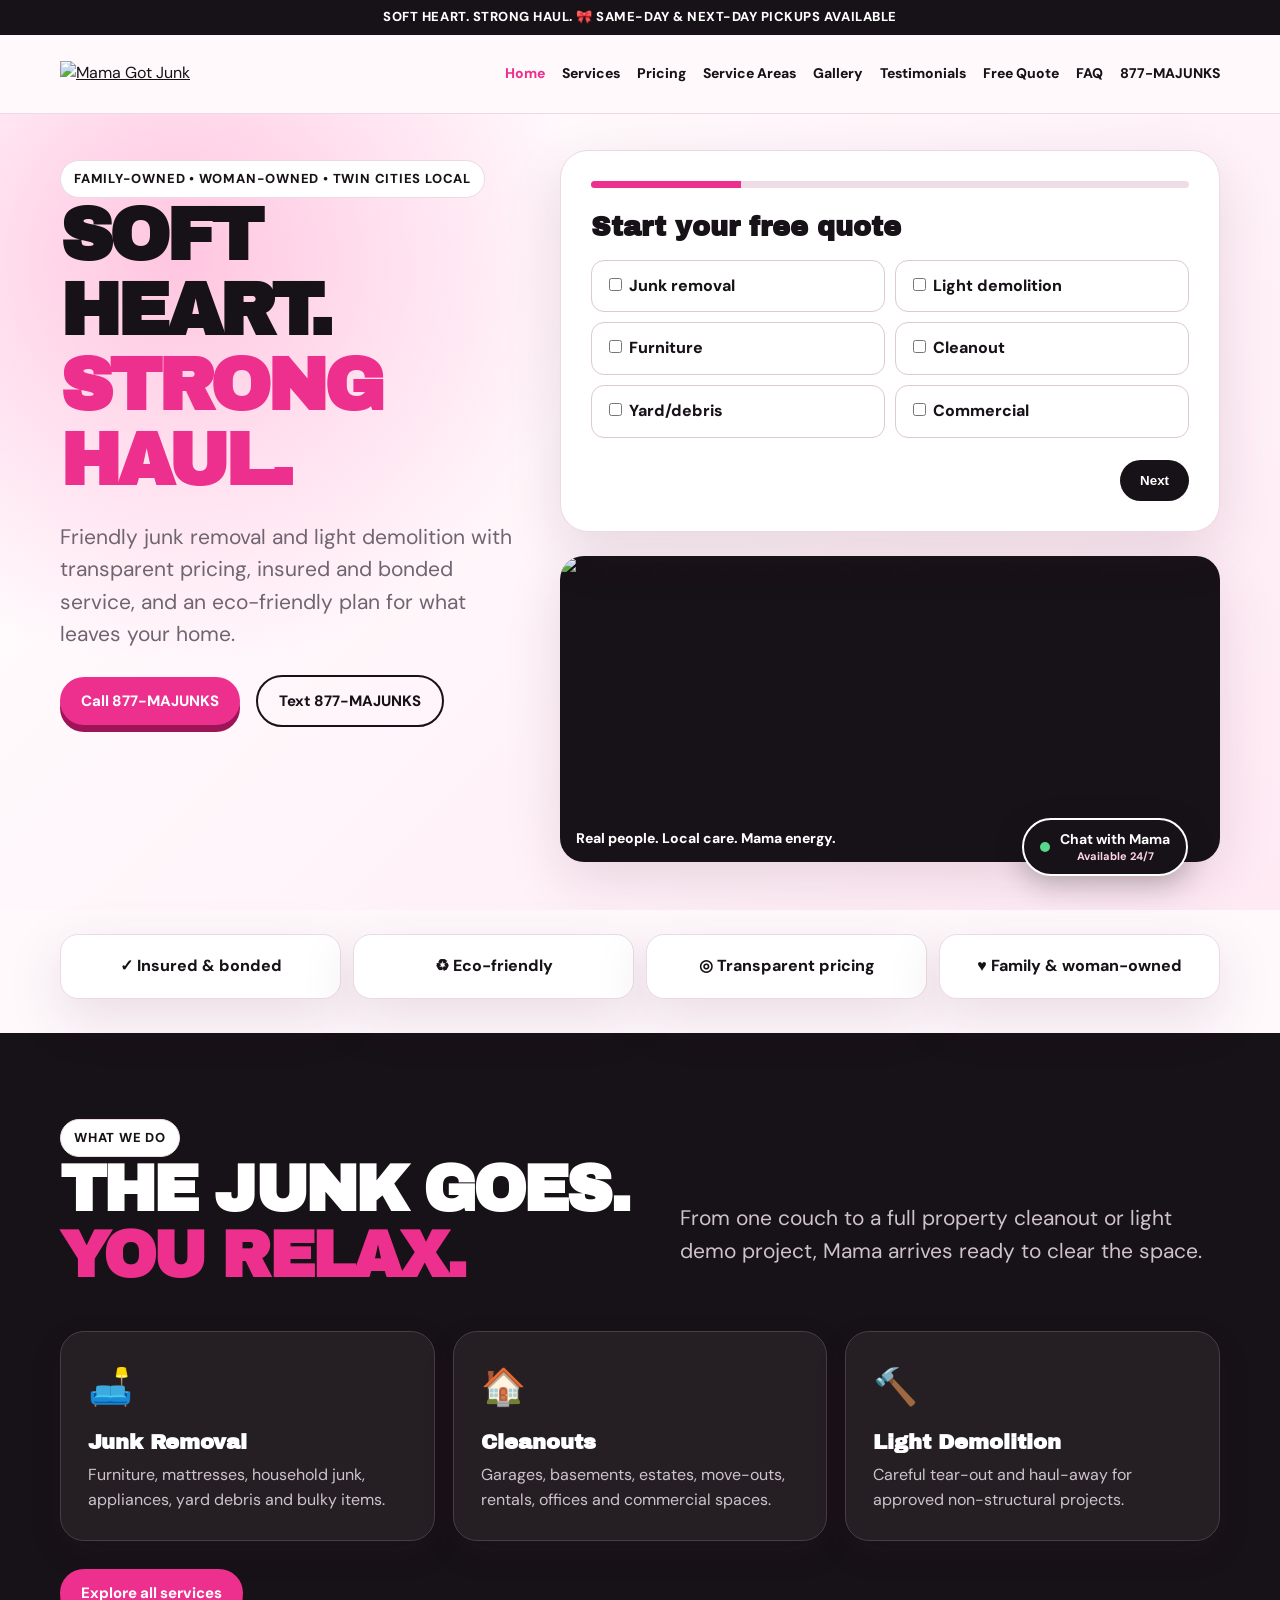
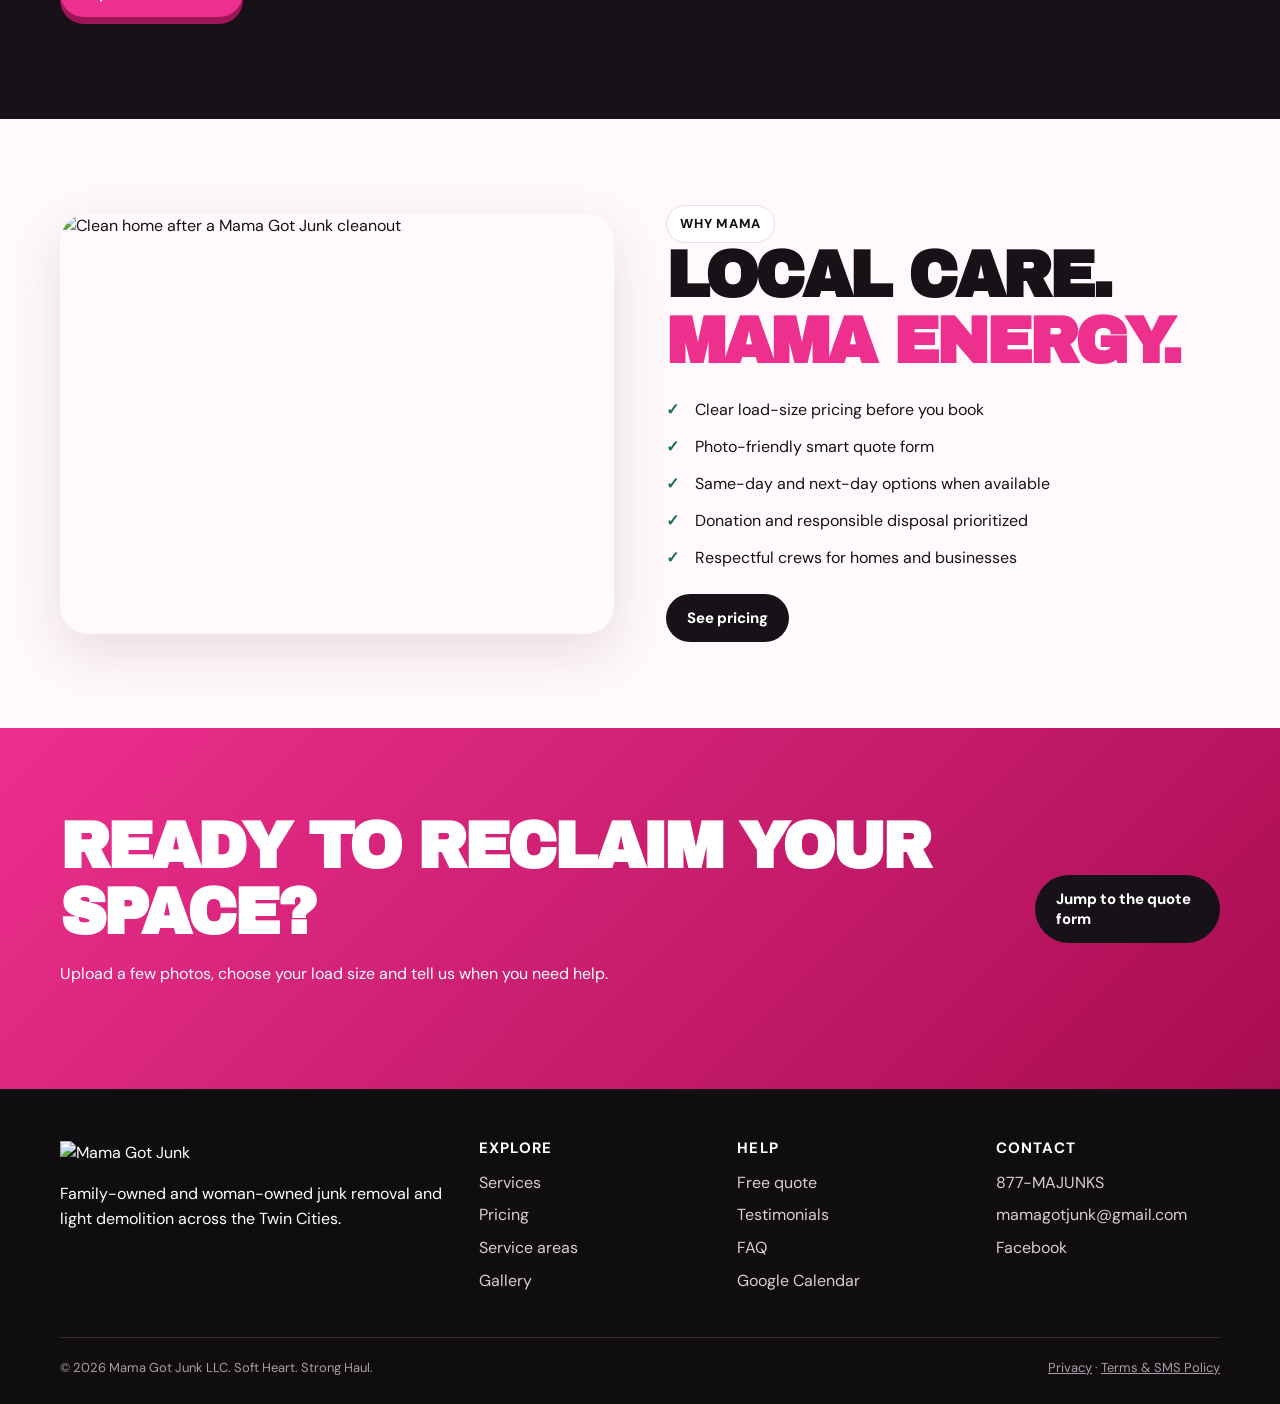
==== commit 5cc44ab3: "Refine homepage hero and quote form styles Adjusted layout and styling for homepage quote form and h" ====
--- a/index.html
+++ b/index.html
@@ -33,6 +33,21 @@
 
 /* Homepage hero quote form */
 .home-quote-hero{padding:54px 0 64px;background:radial-gradient(circle at 14% 18%,#ffc5e0 0,transparent 32%),linear-gradient(135deg,#fff,#ffeaf4);overflow:hidden}.home-quote-grid{display:grid;grid-template-columns:minmax(0,.9fr) minmax(500px,1.1fr);gap:42px;align-items:start}.home-hero-story{display:grid;gap:28px;position:sticky;top:110px}.home-hero-story h1{font-size:clamp(54px,5.7vw,82px)}.home-team-card{margin:0;background:#171217;border-radius:26px;overflow:hidden;box-shadow:var(--shadow)}.home-team-card img{display:block;width:100%;aspect-ratio:16/9;object-fit:cover;object-position:center}.home-team-card figcaption{padding:12px 16px;color:#fff;font-weight:800;font-size:14px}.form-box{background:#fff;color:var(--ink);border:1px solid var(--line);border-radius:28px;padding:30px;box-shadow:var(--shadow)}.form-progress{height:7px;background:#f0dce7;border-radius:9px;margin-bottom:26px;overflow:hidden}.form-progress i{display:block;height:100%;width:25%;background:var(--pink);transition:.2s}.panel{display:none}.panel.on{display:block}.panel h3{font-size:27px;margin-bottom:18px}.grid-2{display:grid;grid-template-columns:1fr 1fr;gap:12px}.field{margin:13px 0}.field label{display:block;font-weight:800;margin-bottom:7px}.field input,.field select,.field textarea{width:100%;padding:14px;border:1px solid #d9c6d1;border-radius:12px;font:inherit;background:#fff}.field textarea{min-height:110px;resize:vertical}.choice-grid{display:grid;grid-template-columns:1fr 1fr;gap:10px}.choice{border:1px solid #dcc9d3;border-radius:13px;padding:13px;font-weight:800}.form-nav{display:flex;gap:10px;margin-top:22px}.form-nav .next,.form-nav .send{margin-left:auto}.form-nav button{border:0;border-radius:999px;padding:13px 20px;font-weight:800;cursor:pointer}.next,.send{background:var(--ink);color:#fff}.back{background:#f1e5eb}.consent{display:block;font-size:12px;color:#756871;margin-top:15px}.photo-preview{display:flex;gap:8px;flex-wrap:wrap;margin-top:10px}.photo-preview img{width:72px;height:72px;object-fit:cover;border-radius:10px;border:1px solid var(--line)}@media(max-width:1000px){.home-quote-grid{grid-template-columns:1fr}.home-hero-story{position:static;grid-template-columns:1fr 1fr;align-items:end}.home-team-card{align-self:stretch}.home-team-card img{height:100%;min-height:260px}}@media(max-width:760px){.home-quote-hero{padding:34px 0 48px}.home-hero-story{grid-template-columns:1fr}.home-hero-story h1{font-size:clamp(44px,12vw,64px)}.home-team-card img{min-height:0}.choice-grid,.grid-2{grid-template-columns:1fr}}@media(max-width:520px){.form-box{padding:20px;border-radius:20px}.field input,.field select,.field textarea{font-size:16px}.form-nav{display:grid;grid-template-columns:1fr 1fr}.form-nav button{min-height:48px}.form-nav .next,.form-nav .send{margin-left:0}}
+
+/* Hero balance and mobile conversion polish */
+.home-quote-hero{padding:36px 0 48px}
+.home-quote-grid{grid-template-columns:minmax(0,.82fr) minmax(460px,1.18fr);grid-template-areas:"copy form" "copy photo";gap:24px 42px;align-items:start}
+.home-hero-story{display:contents;position:static}
+.home-hero-story .hero-copy{grid-area:copy;padding:10px 0}
+#quoteForm{grid-area:form;margin:0}
+.home-team-card{grid-area:photo;margin:0;border-radius:24px}
+.home-team-card img{height:260px;aspect-ratio:auto;object-fit:cover;object-position:center 38%}
+@media(max-width:960px){
+.home-quote-hero{padding:30px 0 44px}.home-quote-grid{grid-template-columns:1fr;grid-template-areas:"copy" "form" "photo";gap:22px}.home-hero-story{display:contents}.home-hero-story .hero-copy{padding:0}.home-team-card img{height:auto;aspect-ratio:16/9;object-position:center}.home-hero-story h1{font-size:clamp(48px,10vw,72px)}
+}
+@media(max-width:600px){
+.home-quote-hero{padding:20px 0 34px}.home-quote-grid{gap:18px}.home-hero-story h1{font-size:clamp(42px,13vw,56px);letter-spacing:-.045em}.home-hero-story .lead{font-size:17px;margin:14px 0}.home-hero-story .eyebrow{font-size:10px;padding:7px 10px}.hero-actions{display:grid;grid-template-columns:1fr;gap:10px;margin-top:18px}.hero-actions .button,.hero-actions .button-ghost{width:100%}.form-box{padding:18px;border-radius:22px;box-shadow:0 12px 34px rgba(74,21,53,.11)}.form-progress{margin-bottom:20px}.panel h3{font-size:23px;margin-bottom:14px}.choice-grid{gap:8px}.choice{padding:12px}.field{margin:10px 0}.form-nav{display:flex;gap:8px}.form-nav button{flex:1;min-height:48px;padding:12px}.form-nav .next,.form-nav .send{margin-left:0}.home-team-card{border-radius:18px}.home-team-card figcaption{font-size:13px;padding:10px 13px}
+}
 </style></head><body><div class="top">SOFT HEART. STRONG HAUL. 🎀 SAME-DAY & NEXT-DAY PICKUPS AVAILABLE</div><nav class="site-nav"><div class="wrap nav-row"><a class="brand" href="/"><img src="https://assets.cdn.filesafe.space/54Sf3NwcliehXu7uC51z/media/6aa9459179adef8b21059ff6.png" alt="Mama Got Junk"></a><details class="mobile-menu"><summary>Menu</summary><div class="mobile-links"><a href="/" aria-current="page">Home</a><a href="/services.html">Services</a><a href="/pricing.html">Pricing</a><a href="/service-areas.html">Service Areas</a><a href="/gallery.html">Gallery</a><a href="/testimonials.html">Testimonials</a><a href="/quote.html">Free Quote</a><a href="/faq.html">FAQ</a><a href="tel:+18776258657">877-MAJUNKS</a></div></details><div class="nav-links"><a href="/" aria-current="page">Home</a><a href="/services.html">Services</a><a href="/pricing.html">Pricing</a><a href="/service-areas.html">Service Areas</a><a href="/gallery.html">Gallery</a><a href="/testimonials.html">Testimonials</a><a href="/quote.html">Free Quote</a><a href="/faq.html">FAQ</a><a href="tel:+18776258657">877-MAJUNKS</a></div></div></nav><main><header class="home-quote-hero"><div class="wrap home-quote-grid"><div class="home-hero-story"><div class="hero-copy"><span class="eyebrow">Family-owned • Woman-owned • Twin Cities local</span><h1>SOFT HEART.<br><span class="pink">STRONG HAUL.</span></h1><p class="lead">Friendly junk removal and light demolition with transparent pricing, insured and bonded service, and an eco-friendly plan for what leaves your home.</p><div class="hero-actions"><a class="button" href="tel:+18776258657">Call 877-MAJUNKS</a><a class="button-ghost" href="sms:+18776258657">Text 877-MAJUNKS</a></div></div><figure class="home-team-card"><img src="https://raw.githubusercontent.com/adeptvision/mamagotjunk-temp-site/main/mama-got-junk-team.webp" alt="The Mama Got Junk team in branded shirts at The Mindshift Experience"><figcaption>Real people. Local care. Mama energy.</figcaption></figure></div><form class="form-box" id="quoteForm" aria-label="Free junk removal quote"><div class="form-progress"><i id="formBar"></i></div><div class="panel on"><h3>Start your free quote</h3><div class="choice-grid"><label class="choice"><input type="checkbox" name="services" value="Junk removal"> Junk removal</label><label class="choice"><input type="checkbox" name="services" value="Light demolition"> Light demolition</label><label class="choice"><input type="checkbox" name="services" value="Furniture"> Furniture</label><label class="choice"><input type="checkbox" name="services" value="Cleanout"> Cleanout</label><label class="choice"><input type="checkbox" name="services" value="Yard debris"> Yard/debris</label><label class="choice"><input type="checkbox" name="services" value="Commercial"> Commercial</label></div><div class="form-nav"><button class="next" type="button">Next</button></div></div><div class="panel"><h3>Load, access and photos</h3><div class="field"><label>Estimated load size</label><select name="loadSize" required><option value="">Choose one</option><option>Single item / custom quote</option><option>1/4 truck — $350</option><option>1/2 truck — $550</option><option>3/4 truck — $625</option><option>Full truck — $750</option><option>Multiple loads / unsure</option></select></div><div class="field"><label>Where are the items?</label><select name="accessType" required><option value="">Choose one</option><option>Curbside / driveway</option><option>Garage</option><option>Inside ground floor</option><option>Upstairs</option><option>Basement</option><option>Commercial property</option></select></div><div class="field"><label for="quotePhotos">Add photos</label><input id="quotePhotos" type="file" accept="image/*" capture="environment" multiple><small>Up to 4 photos. Images are compressed before sending.</small><div class="photo-preview" id="photoPreview"></div></div><div class="form-nav"><button class="back" type="button">Back</button><button class="next" type="button">Next</button></div></div><div class="panel"><h3>Timing and details</h3><div class="grid-2"><div class="field"><label>Preferred date</label><input name="pickupDate" type="date" required></div><div class="field"><label>Preferred time</label><select name="pickupTiming" required><option value="">Choose one</option><option>Morning</option><option>Afternoon</option><option>Evening</option><option>Flexible</option></select></div></div><div class="field"><label>What needs removal or demo?</label><textarea name="projectDescription" required placeholder="Items, quantity, access and any demo details"></textarea></div><div class="field"><label>Service address or ZIP</label><input name="serviceAddress" required autocomplete="street-address"></div><div class="form-nav"><button class="back" type="button">Back</button><button class="next" type="button">Next</button></div></div><div class="panel"><h3>Where should we send your quote?</h3><div class="grid-2"><div class="field"><label>First name</label><input name="firstName" required autocomplete="given-name"></div><div class="field"><label>Last name</label><input name="lastName" autocomplete="family-name"></div></div><div class="grid-2"><div class="field"><label>Phone number</label><input name="phone" type="tel" inputmode="tel" autocomplete="tel"></div><div class="field"><label>Email</label><input name="email" type="email" autocomplete="email"></div></div><div class="field"><label>Preferred contact</label><select name="contactPreference"><option>Call</option><option>Email</option><option>Text</option></select></div><label class="consent"><input type="checkbox" name="smsConsent" value="yes"> I agree to receive recurring automated texts from Mama Got Junk LLC about quotes, scheduling, service updates and promotional offers. Message frequency varies. Msg & data rates may apply. Reply STOP to opt out or HELP for help. Consent is not a condition of purchase. See <a href="/terms.html">Terms</a> and <a href="/privacy.html">Privacy</a>.</label><div class="form-nav"><button class="back" type="button">Back</button><button class="send" type="submit">Send my request</button></div></div></form></div></header><div class="wrap trust"><div>✓ Insured & bonded</div><div>♻ Eco-friendly</div><div>◎ Transparent pricing</div><div>♥ Family & woman-owned</div></div><section class="dark"><div class="wrap"><div class="section-head"><div><span class="eyebrow">What we do</span><h2>THE JUNK GOES.<br><span class="pink">YOU RELAX.</span></h2></div><p class="lead">From one couch to a full property cleanout or light demo project, Mama arrives ready to clear the space.</p></div><div class="cards"><article class="card"><div class="card-icon">🛋️</div><h3>Junk Removal</h3><p>Furniture, mattresses, household junk, appliances, yard debris and bulky items.</p></article><article class="card"><div class="card-icon">🏠</div><h3>Cleanouts</h3><p>Garages, basements, estates, move-outs, rentals, offices and commercial spaces.</p></article><article class="card"><div class="card-icon">🔨</div><h3>Light Demolition</h3><p>Careful tear-out and haul-away for approved non-structural projects.</p></article></div><p style="margin-top:28px"><a class="button" href="/services.html">Explore all services</a></p></div></section><section><div class="wrap split"><img class="split-photo" src="https://raw.githubusercontent.com/adeptvision/mamagotjunk-temp-site/main/home-cleanouts.webp" alt="Clean home after a Mama Got Junk cleanout" loading="lazy"><div><span class="eyebrow">Why Mama</span><h2>LOCAL CARE.<br><span class="pink">MAMA ENERGY.</span></h2><ul class="checks"><li>Clear load-size pricing before you book</li><li>Photo-friendly smart quote form</li><li>Same-day and next-day options when available</li><li>Donation and responsible disposal prioritized</li><li>Respectful crews for homes and businesses</li></ul><a class="button-dark" href="/pricing.html">See pricing</a></div></div></section><section class="cta"><div class="wrap"><div><h2>READY TO RECLAIM YOUR SPACE?</h2><p>Upload a few photos, choose your load size and tell us when you need help.</p></div><a class="button-dark" href="#quoteForm">Jump to the quote form</a></div></section><script>
 const form=document.getElementById('quoteForm'),panels=[...form.querySelectorAll('.panel')],bar=document.getElementById('formBar'),preview=document.getElementById('photoPreview');let step=0;
 function show(n){step=Math.max(0,Math.min(panels.length-1,n));panels.forEach((p,i)=>p.classList.toggle('on',i===step));bar.style.width=((step+1)/panels.length*100)+'%';scrollTo({top:form.getBoundingClientRect().top+scrollY-120,behavior:'smooth'})}
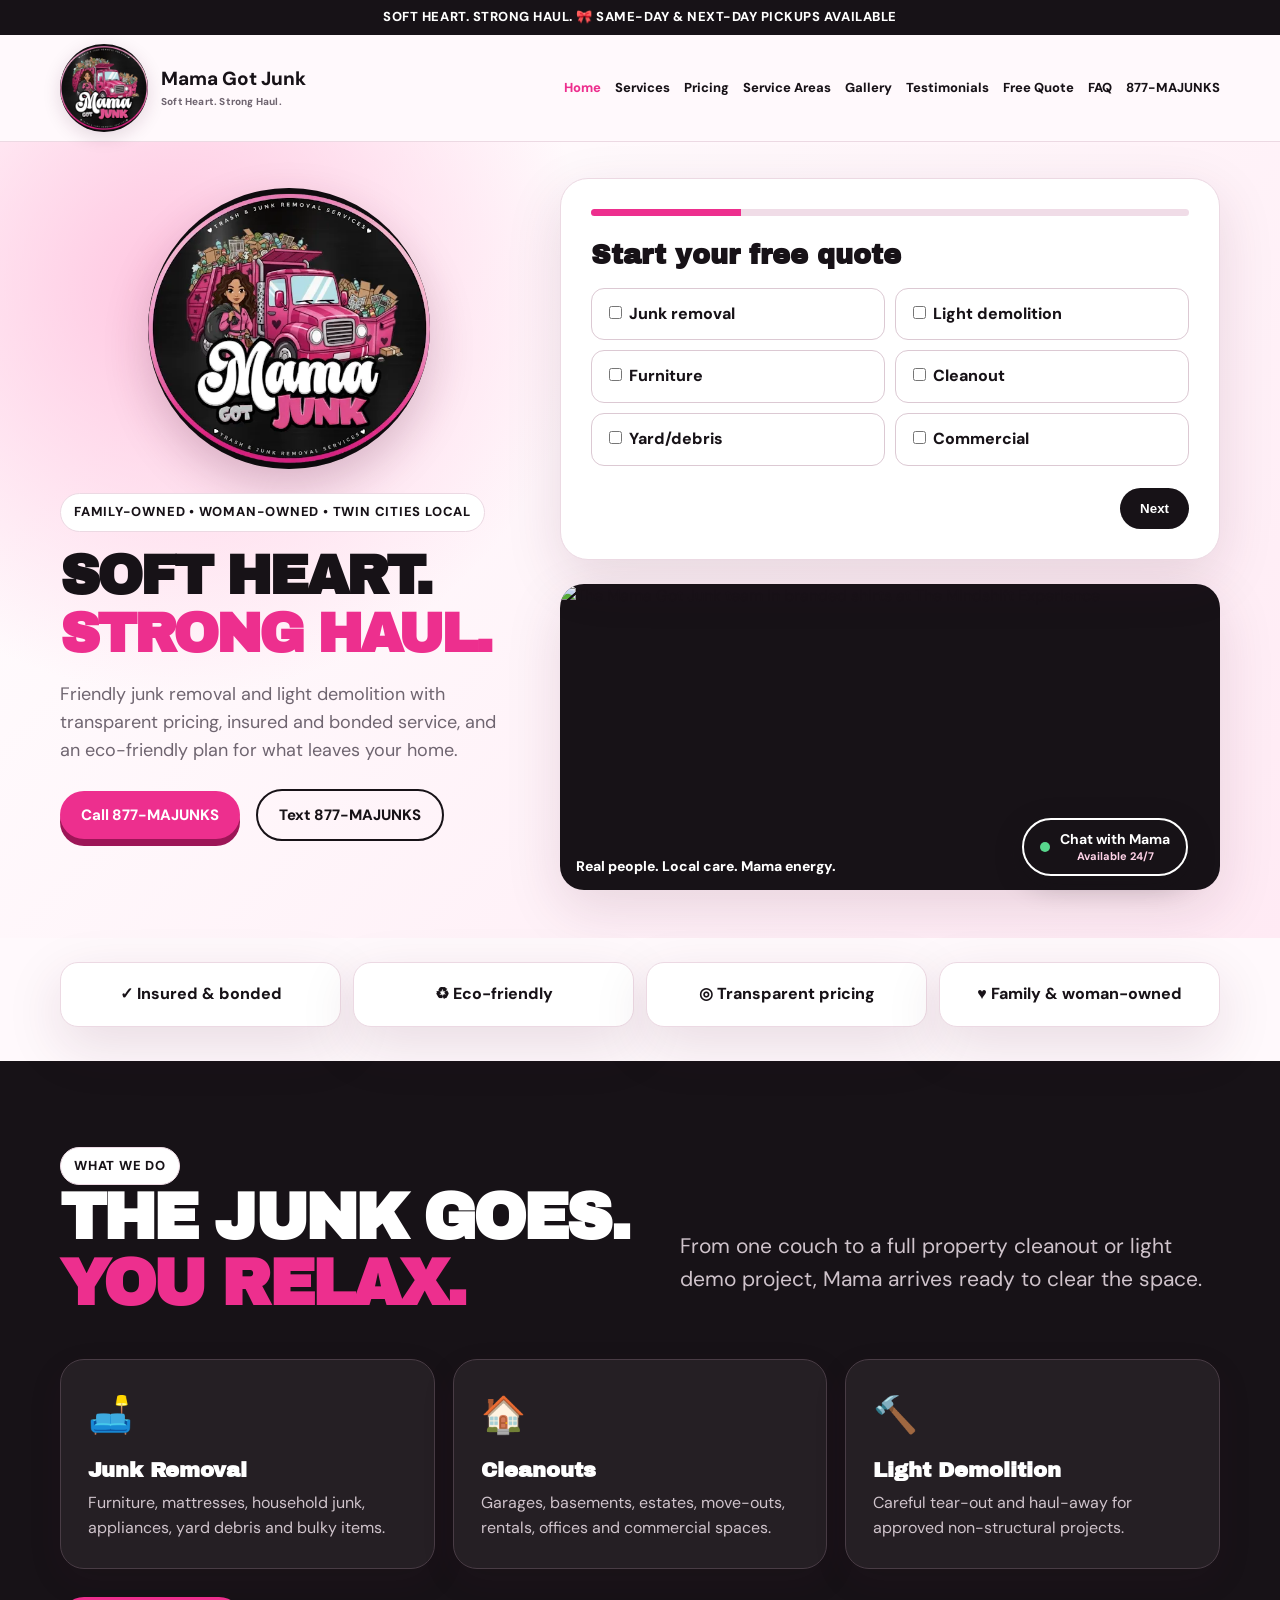
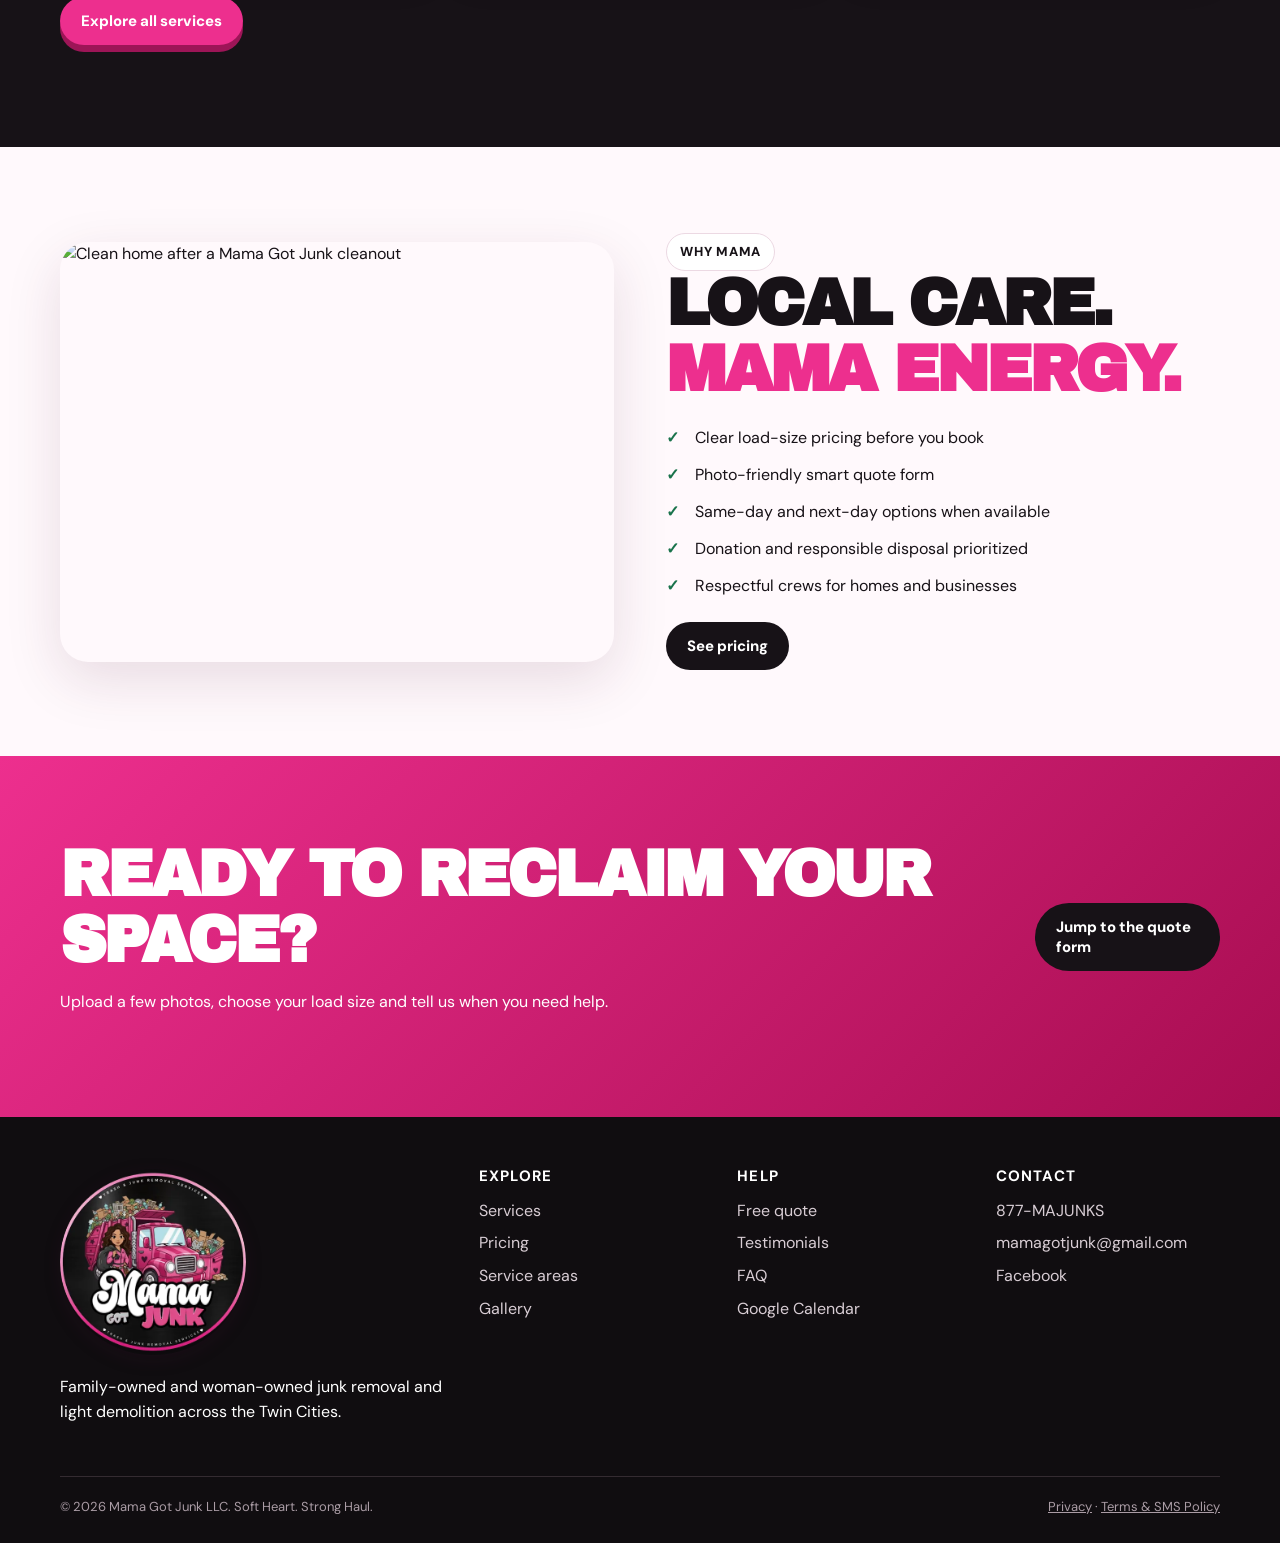
==== commit af82668d: "Feature main Mama Got Junk logo in hero, navigation and footer Use the supplied full badge in respon" ====
--- a/index.html
+++ b/index.html
@@ -1,59 +1,59 @@
-<!doctype html><html lang="en"><head><meta charset="utf-8"><meta name="viewport" content="width=device-width,initial-scale=1"><title>Mama Got Junk | Twin Cities Junk Removal & Light Demolition</title><meta name="description" content="Family-owned and woman-owned junk removal and light demolition in Minneapolis–St. Paul. Insured, bonded, eco-friendly and transparently priced."><link rel="canonical" href="https://mamagotjunk.com/"><meta property="og:title" content="Mama Got Junk | Twin Cities Junk Removal & Light Demolition"><meta property="og:description" content="Family-owned and woman-owned junk removal and light demolition in Minneapolis–St. Paul. Insured, bonded, eco-friendly and transparently priced."><meta property="og:type" content="website"><meta property="og:url" content="https://mamagotjunk.com/"><meta property="og:image" content="https://raw.githubusercontent.com/adeptvision/mamagotjunk-temp-site/main/hero-background.webp"><meta name="theme-color" content="#ed2f8e"><script type="application/ld+json">{"@context":"https://schema.org","@type":"LocalBusiness","name":"Mama Got Junk LLC","url":"https://mamagotjunk.com","telephone":"+18776258657","email":"mamagotjunk@gmail.com","image":"https://raw.githubusercontent.com/adeptvision/mamagotjunk-temp-site/main/hero-background.webp","logo":"https://assets.cdn.filesafe.space/54Sf3NwcliehXu7uC51z/media/6aa9459179adef8b21059ff6.png","priceRange":"$350-$750","areaServed":["Minneapolis","Saint Paul","Twin Cities Metro"],"description":"Family-owned and woman-owned junk removal and light demolition in the Twin Cities."}</script><style>
-@import url('https://fonts.googleapis.com/css2?family=Archivo+Black&family=DM+Sans:wght@400;600;700;800&display=swap');
-:root{--pink:#ed2f8e;--pink2:#ff78b8;--ink:#171217;--cream:#fff9fc;--blush:#fff0f7;--muted:#6f6570;--line:#ecd9e3;--green:#19734b;--shadow:0 18px 55px rgba(74,21,53,.13)}
-*{box-sizing:border-box}html{scroll-behavior:smooth}body{margin:0;font-family:'DM Sans',sans-serif;color:var(--ink);background:var(--cream);line-height:1.55}img{max-width:100%;display:block}a{color:inherit}.wrap{width:min(1160px,calc(100% - 36px));margin:auto}.top{background:var(--ink);color:#fff;text-align:center;padding:9px 16px;font-weight:800;font-size:13px;letter-spacing:.04em}.site-nav{position:sticky;top:0;z-index:30;background:rgba(255,249,252,.96);border-bottom:1px solid var(--line);backdrop-filter:blur(14px)}.nav-row{min-height:78px;display:flex;align-items:center;gap:22px}.brand{margin-right:auto}.brand img{width:180px;max-height:58px;object-fit:contain}.nav-links{display:flex;align-items:center;gap:17px;font-weight:800;font-size:14px}.nav-links a{text-decoration:none;white-space:nowrap}.nav-links a:hover,.nav-links a[aria-current=page]{color:var(--pink)}.button,.button-dark,.button-ghost{display:inline-flex;align-items:center;justify-content:center;border:0;border-radius:999px;padding:14px 21px;font:800 15px 'DM Sans';text-decoration:none;cursor:pointer}.button{background:var(--pink);color:#fff;box-shadow:0 7px 0 #9d1557}.button-dark{background:var(--ink);color:#fff}.button-ghost{border:2px solid var(--ink);background:transparent;color:var(--ink)}
-h1,h2,h3{font-family:'Archivo Black',sans-serif;line-height:1.03;margin:0}h1{font-size:clamp(48px,7.5vw,92px);letter-spacing:-.055em}h2{font-size:clamp(38px,5vw,64px);letter-spacing:-.045em}h3{font-size:21px}.pink{color:var(--pink)}.eyebrow{display:inline-block;background:#fff;border:1px solid var(--line);border-radius:999px;padding:8px 13px;font-size:13px;font-weight:800;letter-spacing:.06em;text-transform:uppercase}.lead{font-size:clamp(18px,2vw,21px);color:var(--muted);max-width:650px}.hero{background:radial-gradient(circle at 85% 20%,#ffc5e0 0,transparent 33%),linear-gradient(135deg,#fff,#ffeaf4);overflow:hidden}.hero-grid{min-height:660px;display:grid;grid-template-columns:1.05fr .95fr;gap:46px;align-items:center}.hero-copy p{margin:22px 0}.hero-actions{display:flex;gap:16px;flex-wrap:wrap;align-items:center;margin-top:28px}.hero-photo{width:100%;height:550px;object-fit:cover;border-radius:48% 52% 45% 55%/55% 42% 58% 45%;box-shadow:var(--shadow)}.trust{display:grid;grid-template-columns:repeat(4,1fr);gap:12px;margin-top:-35px;position:relative;z-index:2}.trust div{background:#fff;border:1px solid var(--line);border-radius:18px;padding:19px;text-align:center;font-weight:800;box-shadow:var(--shadow)}
-section{padding:86px 0}.dark{background:var(--ink);color:#fff}.dark .lead,.dark p{color:#cfc3cb}.section-head{display:flex;justify-content:space-between;align-items:end;gap:32px;margin-bottom:36px}.section-head p{max-width:540px}.cards{display:grid;grid-template-columns:repeat(3,1fr);gap:18px}.card{background:#fff;border:1px solid var(--line);border-radius:24px;padding:27px;box-shadow:0 12px 36px rgba(74,21,53,.08)}.dark .card{background:#251f24;border-color:#493c45}.card-icon{font-size:36px;margin-bottom:18px}.card h3{margin-bottom:9px}.card p{color:var(--muted);margin:0}.dark .card p{color:#cfc3cb}.link{font-weight:800;color:#ae135c;text-decoration-thickness:2px}.split{display:grid;grid-template-columns:1fr 1fr;gap:52px;align-items:center}.split-photo{border-radius:28px;box-shadow:var(--shadow);min-height:420px;object-fit:cover}.checks{list-style:none;padding:0;margin:24px 0}.checks li{margin:12px 0;padding-left:29px;position:relative}.checks li:before{content:'✓';position:absolute;left:0;color:var(--green);font-weight:900}.cta{background:linear-gradient(135deg,#ed2f8e,#a80d51);color:#fff}.cta .wrap{display:flex;align-items:center;justify-content:space-between;gap:28px}.cta p{max-width:620px}.page-hero{padding:82px 0 60px;background:linear-gradient(135deg,#fff,#ffeaf4)}.page-hero h1{font-size:clamp(46px,7vw,80px);max-width:900px}.page-hero .lead{margin-top:20px}
-.pricing{display:grid;grid-template-columns:repeat(4,1fr);gap:16px}.price-card{position:relative;background:#fff;border:2px solid var(--line);border-radius:24px;padding:26px;display:flex;flex-direction:column;min-height:290px}.price-card.featured{border-color:var(--pink);transform:translateY(-8px);box-shadow:var(--shadow)}.price-card small{font-weight:800;color:var(--pink);text-transform:uppercase}.price{font:42px 'Archivo Black';margin:15px 0}.price-card p{color:var(--muted);flex:1}.price-card .button{align-self:flex-start}.fine-print{margin-top:24px;color:var(--muted);font-size:14px}.area-form{display:flex;gap:10px;max-width:620px}.area-form input{flex:1;border:2px solid var(--line);border-radius:999px;padding:15px 20px;font:inherit}.result{margin-top:14px;font-weight:800;min-height:24px}.areas{display:grid;grid-template-columns:repeat(4,1fr);gap:12px}.area{background:#fff;border:1px solid var(--line);padding:16px;border-radius:15px;text-align:center;font-weight:800}
-.gallery{columns:3;column-gap:18px}.gallery figure{break-inside:avoid;margin:0 0 18px;background:#fff;border:1px solid var(--line);border-radius:22px;overflow:hidden;box-shadow:0 10px 30px rgba(74,21,53,.08)}.gallery img{width:100%;height:auto}.gallery figcaption{padding:14px 18px;font-weight:800}.honest{border:2px dashed var(--pink);background:#fff;border-radius:24px;padding:32px}.quote-grid{display:grid;grid-template-columns:.65fr 1.35fr;gap:40px}.form-box{background:#fff;color:var(--ink);border:1px solid var(--line);border-radius:28px;padding:30px;box-shadow:var(--shadow)}.form-progress{height:7px;background:#f0dce7;border-radius:9px;margin-bottom:26px;overflow:hidden}.form-progress i{display:block;height:100%;width:25%;background:var(--pink);transition:.2s}.panel{display:none}.panel.on{display:block}.panel h3{font-size:27px;margin-bottom:18px}.grid-2{display:grid;grid-template-columns:1fr 1fr;gap:12px}.field{margin:13px 0}.field label{display:block;font-weight:800;margin-bottom:7px}.field input,.field select,.field textarea{width:100%;padding:14px;border:1px solid #d9c6d1;border-radius:12px;font:inherit;background:#fff}.field textarea{min-height:110px;resize:vertical}.choice-grid{display:grid;grid-template-columns:1fr 1fr;gap:10px}.choice{border:1px solid #dcc9d3;border-radius:13px;padding:13px;font-weight:800}.form-nav{display:flex;gap:10px;margin-top:22px}.form-nav .next,.form-nav .send{margin-left:auto}.form-nav button{border:0;border-radius:999px;padding:13px 20px;font-weight:800;cursor:pointer}.next,.send{background:var(--ink);color:#fff}.back{background:#f1e5eb}.consent{display:block;font-size:12px;color:#756871;margin-top:15px}.photo-preview{display:flex;gap:8px;flex-wrap:wrap;margin-top:10px}.photo-preview img{width:72px;height:72px;object-fit:cover;border-radius:10px;border:1px solid var(--line)}
-.faq{max-width:860px;margin:auto}.faq details{background:#fff;border:1px solid var(--line);border-radius:15px;padding:18px 20px;margin:11px 0}.faq summary{font-weight:800;cursor:pointer}.faq p{color:var(--muted)}.legal{max-width:850px;margin:auto}.legal h1{font-size:clamp(42px,7vw,70px)}.legal h2{font-family:'DM Sans';font-size:24px;letter-spacing:0;margin-top:35px}.legal .notice{background:#fff;border:1px solid var(--line);border-left:6px solid var(--pink);padding:18px;border-radius:10px}.legal li,.legal p{color:#33272f}
-footer{background:#100d10;color:#fff;padding:52px 0 26px}.footer-grid{display:grid;grid-template-columns:1.2fr repeat(3,.7fr);gap:34px}.footer-grid img{width:220px}.footer-grid h3{font-family:'DM Sans';font-size:15px;text-transform:uppercase;letter-spacing:.08em;margin-bottom:14px}.footer-grid a{display:block;color:#d8cdd4;text-decoration:none;margin:8px 0}.footer-note{border-top:1px solid #342b31;margin-top:35px;padding-top:20px;color:#aa9ca5;font-size:13px;display:flex;justify-content:space-between;gap:20px}
-
-@media(max-width:1000px){.nav-links{overflow-x:auto;padding:10px 0}.nav-row{align-items:flex-start;flex-direction:column;padding:12px 0}.brand{margin:0}.trust{grid-template-columns:1fr 1fr}.pricing{grid-template-columns:1fr 1fr}.areas{grid-template-columns:repeat(3,1fr)}.footer-grid{grid-template-columns:1fr 1fr}}
-@media(max-width:760px){.hero-grid,.split,.quote-grid{grid-template-columns:1fr}.hero-grid{padding:55px 0}.hero-photo{height:390px;order:-1}.cards{grid-template-columns:1fr}.section-head,.cta .wrap{display:block}.section-head p{margin-top:16px}.pricing{grid-template-columns:1fr}.price-card.featured{transform:none}.gallery{columns:2}.areas{grid-template-columns:1fr 1fr}.footer-note{display:block}.cta .button{margin-top:14px}}
-@media(max-width:520px){.wrap{width:min(100% - 24px,1160px)}section{padding:62px 0}.trust,.grid-2,.choice-grid,.footer-grid{grid-template-columns:1fr}.gallery{columns:1}.area-form{display:block}.area-form button{width:100%;margin-top:10px}.form-box{padding:20px}}
-
-.mobile-menu{display:none}.nav-row{position:relative}
-@media(max-width:1000px){
-html,body{max-width:100%;overflow-x:hidden}.top{padding:8px 12px;font-size:11px;line-height:1.35}.site-nav{backdrop-filter:blur(18px)}.nav-row{min-height:68px;flex-direction:row;align-items:center;padding:8px 0}.brand{margin-right:auto}.brand img{width:142px;max-height:52px}.nav-links{display:none}.mobile-menu{display:block;position:static;margin-left:auto}.mobile-menu summary{list-style:none;display:flex;align-items:center;justify-content:center;min-width:84px;min-height:44px;padding:10px 16px;border:2px solid var(--ink);border-radius:999px;background:#fff;font-weight:800;cursor:pointer}.mobile-menu summary::-webkit-details-marker{display:none}.mobile-menu[open] summary{background:var(--ink);color:#fff}.mobile-links{position:absolute;left:0;right:0;top:calc(100% - 2px);z-index:50;display:grid;grid-template-columns:1fr 1fr;gap:0;padding:10px;background:#fff;border:1px solid var(--line);border-radius:0 0 18px 18px;box-shadow:0 18px 40px rgba(23,18,23,.18)}.mobile-links a{padding:12px 10px;text-decoration:none;font-weight:800;border-radius:10px}.mobile-links a:hover,.mobile-links a[aria-current=page]{background:var(--blush);color:var(--pink)}
-h1{font-size:clamp(40px,12vw,58px);line-height:.98}h2{font-size:clamp(34px,9vw,48px)}.eyebrow{font-size:11px;line-height:1.35}.hero-grid{min-height:0;padding:42px 0 64px;gap:28px}.hero-photo{height:300px;order:0;border-radius:28px}.hero-copy p{margin:16px 0}.hero-actions{display:grid;grid-template-columns:1fr;gap:11px;margin-top:22px}.hero-actions .button,.hero-actions .button-dark,.hero-actions .button-ghost{width:100%}.button,.button-dark,.button-ghost{min-height:48px}.trust{grid-template-columns:1fr 1fr;gap:10px;margin-top:-30px}.trust div{padding:14px 9px;font-size:14px}.page-hero{padding:50px 0 40px}.page-hero h1{font-size:clamp(38px,11vw,56px)}section{padding:64px 0}.split,.quote-grid{gap:28px}.split-photo{min-height:0;height:300px;width:100%}.card{padding:22px}.cta .wrap{display:block}.cta .button,.cta .button-dark,.cta .button-ghost{width:100%;margin-top:14px}.form-box{padding:22px;border-radius:20px}.field input,.field select,.field textarea{font-size:16px}.footer-grid{gap:28px}.footer-grid img{width:180px}
-}
-@media(max-width:520px){
-.wrap{width:min(100% - 24px,1160px)}.mobile-links{grid-template-columns:1fr}.hero-photo{height:255px}.trust{grid-template-columns:1fr 1fr}.trust div{font-size:13px}.areas{grid-template-columns:1fr}.area-form{display:grid}.area-form button{width:100%;margin:0}.form-nav{display:grid;grid-template-columns:1fr 1fr}.form-nav button{min-height:48px}.form-nav .next,.form-nav .send{margin-left:0}.footer-grid{grid-template-columns:1fr}.footer-note{display:block}.gallery{columns:1}
-}
-
-/* Shared layout polish: keep sections separated and all labels readable. */
-.top{min-height:34px;display:flex;align-items:center;justify-content:center;line-height:1.3}.dark .eyebrow{color:var(--ink)}.cards{align-items:stretch}.card{height:100%}.trust{margin-top:0;padding:24px 0 34px}
-@media(min-width:1001px){
-.hero-grid{min-height:660px;padding:0;align-items:center;gap:64px}.hero-copy h1{font-size:clamp(58px,5.7vw,82px)}.hero-copy .lead{max-width:620px}.hero-actions{margin-top:24px}.section-head{margin-bottom:42px}
-}
-@media(min-width:1001px) and (max-width:1240px){
-.nav-links{gap:12px;font-size:13px}.brand img{width:160px}.hero-grid{gap:42px}.hero-copy h1{font-size:clamp(54px,6.1vw,74px)}
-}
-
-/* Homepage hero quote form */
-.home-quote-hero{padding:54px 0 64px;background:radial-gradient(circle at 14% 18%,#ffc5e0 0,transparent 32%),linear-gradient(135deg,#fff,#ffeaf4);overflow:hidden}.home-quote-grid{display:grid;grid-template-columns:minmax(0,.9fr) minmax(500px,1.1fr);gap:42px;align-items:start}.home-hero-story{display:grid;gap:28px;position:sticky;top:110px}.home-hero-story h1{font-size:clamp(54px,5.7vw,82px)}.home-team-card{margin:0;background:#171217;border-radius:26px;overflow:hidden;box-shadow:var(--shadow)}.home-team-card img{display:block;width:100%;aspect-ratio:16/9;object-fit:cover;object-position:center}.home-team-card figcaption{padding:12px 16px;color:#fff;font-weight:800;font-size:14px}.form-box{background:#fff;color:var(--ink);border:1px solid var(--line);border-radius:28px;padding:30px;box-shadow:var(--shadow)}.form-progress{height:7px;background:#f0dce7;border-radius:9px;margin-bottom:26px;overflow:hidden}.form-progress i{display:block;height:100%;width:25%;background:var(--pink);transition:.2s}.panel{display:none}.panel.on{display:block}.panel h3{font-size:27px;margin-bottom:18px}.grid-2{display:grid;grid-template-columns:1fr 1fr;gap:12px}.field{margin:13px 0}.field label{display:block;font-weight:800;margin-bottom:7px}.field input,.field select,.field textarea{width:100%;padding:14px;border:1px solid #d9c6d1;border-radius:12px;font:inherit;background:#fff}.field textarea{min-height:110px;resize:vertical}.choice-grid{display:grid;grid-template-columns:1fr 1fr;gap:10px}.choice{border:1px solid #dcc9d3;border-radius:13px;padding:13px;font-weight:800}.form-nav{display:flex;gap:10px;margin-top:22px}.form-nav .next,.form-nav .send{margin-left:auto}.form-nav button{border:0;border-radius:999px;padding:13px 20px;font-weight:800;cursor:pointer}.next,.send{background:var(--ink);color:#fff}.back{background:#f1e5eb}.consent{display:block;font-size:12px;color:#756871;margin-top:15px}.photo-preview{display:flex;gap:8px;flex-wrap:wrap;margin-top:10px}.photo-preview img{width:72px;height:72px;object-fit:cover;border-radius:10px;border:1px solid var(--line)}@media(max-width:1000px){.home-quote-grid{grid-template-columns:1fr}.home-hero-story{position:static;grid-template-columns:1fr 1fr;align-items:end}.home-team-card{align-self:stretch}.home-team-card img{height:100%;min-height:260px}}@media(max-width:760px){.home-quote-hero{padding:34px 0 48px}.home-hero-story{grid-template-columns:1fr}.home-hero-story h1{font-size:clamp(44px,12vw,64px)}.home-team-card img{min-height:0}.choice-grid,.grid-2{grid-template-columns:1fr}}@media(max-width:520px){.form-box{padding:20px;border-radius:20px}.field input,.field select,.field textarea{font-size:16px}.form-nav{display:grid;grid-template-columns:1fr 1fr}.form-nav button{min-height:48px}.form-nav .next,.form-nav .send{margin-left:0}}
-
-/* Hero balance and mobile conversion polish */
-.home-quote-hero{padding:36px 0 48px}
-.home-quote-grid{grid-template-columns:minmax(0,.82fr) minmax(460px,1.18fr);grid-template-areas:"copy form" "copy photo";gap:24px 42px;align-items:start}
-.home-hero-story{display:contents;position:static}
-.home-hero-story .hero-copy{grid-area:copy;padding:10px 0}
-#quoteForm{grid-area:form;margin:0}
-.home-team-card{grid-area:photo;margin:0;border-radius:24px}
-.home-team-card img{height:260px;aspect-ratio:auto;object-fit:cover;object-position:center 38%}
-@media(max-width:960px){
-.home-quote-hero{padding:30px 0 44px}.home-quote-grid{grid-template-columns:1fr;grid-template-areas:"copy" "form" "photo";gap:22px}.home-hero-story{display:contents}.home-hero-story .hero-copy{padding:0}.home-team-card img{height:auto;aspect-ratio:16/9;object-position:center}.home-hero-story h1{font-size:clamp(48px,10vw,72px)}
-}
-@media(max-width:600px){
-.home-quote-hero{padding:20px 0 34px}.home-quote-grid{gap:18px}.home-hero-story h1{font-size:clamp(42px,13vw,56px);letter-spacing:-.045em}.home-hero-story .lead{font-size:17px;margin:14px 0}.home-hero-story .eyebrow{font-size:10px;padding:7px 10px}.hero-actions{display:grid;grid-template-columns:1fr;gap:10px;margin-top:18px}.hero-actions .button,.hero-actions .button-ghost{width:100%}.form-box{padding:18px;border-radius:22px;box-shadow:0 12px 34px rgba(74,21,53,.11)}.form-progress{margin-bottom:20px}.panel h3{font-size:23px;margin-bottom:14px}.choice-grid{gap:8px}.choice{padding:12px}.field{margin:10px 0}.form-nav{display:flex;gap:8px}.form-nav button{flex:1;min-height:48px;padding:12px}.form-nav .next,.form-nav .send{margin-left:0}.home-team-card{border-radius:18px}.home-team-card figcaption{font-size:13px;padding:10px 13px}
-}
-</style></head><body><div class="top">SOFT HEART. STRONG HAUL. 🎀 SAME-DAY & NEXT-DAY PICKUPS AVAILABLE</div><nav class="site-nav"><div class="wrap nav-row"><a class="brand" href="/"><img src="https://assets.cdn.filesafe.space/54Sf3NwcliehXu7uC51z/media/6aa9459179adef8b21059ff6.png" alt="Mama Got Junk"></a><details class="mobile-menu"><summary>Menu</summary><div class="mobile-links"><a href="/" aria-current="page">Home</a><a href="/services.html">Services</a><a href="/pricing.html">Pricing</a><a href="/service-areas.html">Service Areas</a><a href="/gallery.html">Gallery</a><a href="/testimonials.html">Testimonials</a><a href="/quote.html">Free Quote</a><a href="/faq.html">FAQ</a><a href="tel:+18776258657">877-MAJUNKS</a></div></details><div class="nav-links"><a href="/" aria-current="page">Home</a><a href="/services.html">Services</a><a href="/pricing.html">Pricing</a><a href="/service-areas.html">Service Areas</a><a href="/gallery.html">Gallery</a><a href="/testimonials.html">Testimonials</a><a href="/quote.html">Free Quote</a><a href="/faq.html">FAQ</a><a href="tel:+18776258657">877-MAJUNKS</a></div></div></nav><main><header class="home-quote-hero"><div class="wrap home-quote-grid"><div class="home-hero-story"><div class="hero-copy"><span class="eyebrow">Family-owned • Woman-owned • Twin Cities local</span><h1>SOFT HEART.<br><span class="pink">STRONG HAUL.</span></h1><p class="lead">Friendly junk removal and light demolition with transparent pricing, insured and bonded service, and an eco-friendly plan for what leaves your home.</p><div class="hero-actions"><a class="button" href="tel:+18776258657">Call 877-MAJUNKS</a><a class="button-ghost" href="sms:+18776258657">Text 877-MAJUNKS</a></div></div><figure class="home-team-card"><img src="https://raw.githubusercontent.com/adeptvision/mamagotjunk-temp-site/main/mama-got-junk-team.webp" alt="The Mama Got Junk team in branded shirts at The Mindshift Experience"><figcaption>Real people. Local care. Mama energy.</figcaption></figure></div><form class="form-box" id="quoteForm" aria-label="Free junk removal quote"><div class="form-progress"><i id="formBar"></i></div><div class="panel on"><h3>Start your free quote</h3><div class="choice-grid"><label class="choice"><input type="checkbox" name="services" value="Junk removal"> Junk removal</label><label class="choice"><input type="checkbox" name="services" value="Light demolition"> Light demolition</label><label class="choice"><input type="checkbox" name="services" value="Furniture"> Furniture</label><label class="choice"><input type="checkbox" name="services" value="Cleanout"> Cleanout</label><label class="choice"><input type="checkbox" name="services" value="Yard debris"> Yard/debris</label><label class="choice"><input type="checkbox" name="services" value="Commercial"> Commercial</label></div><div class="form-nav"><button class="next" type="button">Next</button></div></div><div class="panel"><h3>Load, access and photos</h3><div class="field"><label>Estimated load size</label><select name="loadSize" required><option value="">Choose one</option><option>Single item / custom quote</option><option>1/4 truck — $350</option><option>1/2 truck — $550</option><option>3/4 truck — $625</option><option>Full truck — $750</option><option>Multiple loads / unsure</option></select></div><div class="field"><label>Where are the items?</label><select name="accessType" required><option value="">Choose one</option><option>Curbside / driveway</option><option>Garage</option><option>Inside ground floor</option><option>Upstairs</option><option>Basement</option><option>Commercial property</option></select></div><div class="field"><label for="quotePhotos">Add photos</label><input id="quotePhotos" type="file" accept="image/*" capture="environment" multiple><small>Up to 4 photos. Images are compressed before sending.</small><div class="photo-preview" id="photoPreview"></div></div><div class="form-nav"><button class="back" type="button">Back</button><button class="next" type="button">Next</button></div></div><div class="panel"><h3>Timing and details</h3><div class="grid-2"><div class="field"><label>Preferred date</label><input name="pickupDate" type="date" required></div><div class="field"><label>Preferred time</label><select name="pickupTiming" required><option value="">Choose one</option><option>Morning</option><option>Afternoon</option><option>Evening</option><option>Flexible</option></select></div></div><div class="field"><label>What needs removal or demo?</label><textarea name="projectDescription" required placeholder="Items, quantity, access and any demo details"></textarea></div><div class="field"><label>Service address or ZIP</label><input name="serviceAddress" required autocomplete="street-address"></div><div class="form-nav"><button class="back" type="button">Back</button><button class="next" type="button">Next</button></div></div><div class="panel"><h3>Where should we send your quote?</h3><div class="grid-2"><div class="field"><label>First name</label><input name="firstName" required autocomplete="given-name"></div><div class="field"><label>Last name</label><input name="lastName" autocomplete="family-name"></div></div><div class="grid-2"><div class="field"><label>Phone number</label><input name="phone" type="tel" inputmode="tel" autocomplete="tel"></div><div class="field"><label>Email</label><input name="email" type="email" autocomplete="email"></div></div><div class="field"><label>Preferred contact</label><select name="contactPreference"><option>Call</option><option>Email</option><option>Text</option></select></div><label class="consent"><input type="checkbox" name="smsConsent" value="yes"> I agree to receive recurring automated texts from Mama Got Junk LLC about quotes, scheduling, service updates and promotional offers. Message frequency varies. Msg & data rates may apply. Reply STOP to opt out or HELP for help. Consent is not a condition of purchase. See <a href="/terms.html">Terms</a> and <a href="/privacy.html">Privacy</a>.</label><div class="form-nav"><button class="back" type="button">Back</button><button class="send" type="submit">Send my request</button></div></div></form></div></header><div class="wrap trust"><div>✓ Insured & bonded</div><div>♻ Eco-friendly</div><div>◎ Transparent pricing</div><div>♥ Family & woman-owned</div></div><section class="dark"><div class="wrap"><div class="section-head"><div><span class="eyebrow">What we do</span><h2>THE JUNK GOES.<br><span class="pink">YOU RELAX.</span></h2></div><p class="lead">From one couch to a full property cleanout or light demo project, Mama arrives ready to clear the space.</p></div><div class="cards"><article class="card"><div class="card-icon">🛋️</div><h3>Junk Removal</h3><p>Furniture, mattresses, household junk, appliances, yard debris and bulky items.</p></article><article class="card"><div class="card-icon">🏠</div><h3>Cleanouts</h3><p>Garages, basements, estates, move-outs, rentals, offices and commercial spaces.</p></article><article class="card"><div class="card-icon">🔨</div><h3>Light Demolition</h3><p>Careful tear-out and haul-away for approved non-structural projects.</p></article></div><p style="margin-top:28px"><a class="button" href="/services.html">Explore all services</a></p></div></section><section><div class="wrap split"><img class="split-photo" src="https://raw.githubusercontent.com/adeptvision/mamagotjunk-temp-site/main/home-cleanouts.webp" alt="Clean home after a Mama Got Junk cleanout" loading="lazy"><div><span class="eyebrow">Why Mama</span><h2>LOCAL CARE.<br><span class="pink">MAMA ENERGY.</span></h2><ul class="checks"><li>Clear load-size pricing before you book</li><li>Photo-friendly smart quote form</li><li>Same-day and next-day options when available</li><li>Donation and responsible disposal prioritized</li><li>Respectful crews for homes and businesses</li></ul><a class="button-dark" href="/pricing.html">See pricing</a></div></div></section><section class="cta"><div class="wrap"><div><h2>READY TO RECLAIM YOUR SPACE?</h2><p>Upload a few photos, choose your load size and tell us when you need help.</p></div><a class="button-dark" href="#quoteForm">Jump to the quote form</a></div></section><script>
-const form=document.getElementById('quoteForm'),panels=[...form.querySelectorAll('.panel')],bar=document.getElementById('formBar'),preview=document.getElementById('photoPreview');let step=0;
-function show(n){step=Math.max(0,Math.min(panels.length-1,n));panels.forEach((p,i)=>p.classList.toggle('on',i===step));bar.style.width=((step+1)/panels.length*100)+'%';scrollTo({top:form.getBoundingClientRect().top+scrollY-120,behavior:'smooth'})}
-form.addEventListener('click',e=>{if(e.target.matches('.next')){const req=[...panels[step].querySelectorAll('[required]')];if(req.some(x=>!x.reportValidity()))return;if(step===0&&!form.querySelector('input[name=services]:checked')){alert('Choose at least one service.');return}show(step+1)}if(e.target.matches('.back'))show(step-1)});
-document.getElementById('quotePhotos').onchange=e=>{preview.innerHTML='';[...e.target.files].slice(0,4).forEach(file=>{const img=document.createElement('img');img.src=URL.createObjectURL(file);img.alt='Selected photo preview';preview.appendChild(img)})};
-const p=new URLSearchParams(location.search),load=p.get('load'),zip=p.get('zip');if(load){const s=form.querySelector('[name=loadSize]');const map={quarter:'1/4 truck — $350',half:'1/2 truck — $550','three-quarter':'3/4 truck — $625',full:'Full truck — $750'};if(map[load])s.value=map[load]}if(zip)form.querySelector('[name=serviceAddress]').value=zip;
-async function photoData(files){const chosen=[...files].slice(0,4),out=[];for(const file of chosen){if(!file.type.startsWith('image/'))continue;const bmp=await createImageBitmap(file),scale=Math.min(1,1200/Math.max(bmp.width,bmp.height)),c=document.createElement('canvas');c.width=Math.round(bmp.width*scale);c.height=Math.round(bmp.height*scale);c.getContext('2d').drawImage(bmp,0,0,c.width,c.height);out.push({name:file.name,type:'image/jpeg',data:c.toDataURL('image/jpeg',.72)});bmp.close()}return out}
-form.onsubmit=e=>{e.preventDefault();const fd=new FormData(form);if(!fd.get('phone')&&!fd.get('email')){alert('Please add a phone number or email.');return}const data=Object.fromEntries(fd);data.services=[...form.querySelectorAll('input[name=services]:checked')].map(x=>x.value);data.smsConsent=fd.get('smsConsent')==='yes';if(data.contactPreference==='Text'&&!data.smsConsent){alert('Please check the SMS consent box if you prefer text updates.');return}photoData(document.getElementById('quotePhotos').files).then(photos=>{data.photos=photos;data.sourceUrl=location.href;data.submittedAt=new Date().toISOString();const btn=form.querySelector('.send'),old=btn.textContent;btn.disabled=true;btn.textContent='Sending…';fetch('https://mama-got-junk.adeptvisionai.workers.dev/api/lead',{method:'POST',headers:{'content-type':'application/json'},body:JSON.stringify(data)}).then(r=>{if(!r.ok)throw new Error();form.innerHTML='<h3>🎀 Mama got it!</h3><p>Your request is in. We will follow up soon.</p><p><a class="button" href="https://calendar.google.com/calendar/render?action=TEMPLATE&text=Mama%20Got%20Junk%20Pickup&details=Please%20confirm%20the%20date%20and%20time%20with%20Mama%20Got%20Junk%20at%20877-MAJUNKS." target="_blank" rel="noopener">Add a reminder in Google Calendar</a></p>'}).catch(()=>{btn.disabled=false;btn.textContent=old;alert('Please call 877-MAJUNKS or email mamagotjunk@gmail.com.')})})};
-</script></main><footer><div class="wrap"><div class="footer-grid"><div><img src="https://assets.cdn.filesafe.space/54Sf3NwcliehXu7uC51z/media/6aa9459179adef8b21059ff6.png" alt="Mama Got Junk"><p>Family-owned and woman-owned junk removal and light demolition across the Twin Cities.</p></div><div><h3>Explore</h3><a href="/services.html">Services</a><a href="/pricing.html">Pricing</a><a href="/service-areas.html">Service areas</a><a href="/gallery.html">Gallery</a></div><div><h3>Help</h3><a href="/quote.html">Free quote</a><a href="/testimonials.html">Testimonials</a><a href="/faq.html">FAQ</a><a href="https://calendar.google.com/calendar/render?action=TEMPLATE&text=Mama%20Got%20Junk%20Pickup&details=Please%20confirm%20the%20date%20and%20time%20with%20Mama%20Got%20Junk%20at%20877-MAJUNKS." target="_blank" rel="noopener">Google Calendar</a></div><div><h3>Contact</h3><a href="tel:+18776258657">877-MAJUNKS</a><a href="mailto:mamagotjunk@gmail.com">mamagotjunk@gmail.com</a><a href="https://www.facebook.com/profile.php?id=61579747886674" target="_blank" rel="noopener">Facebook</a></div></div><div class="footer-note"><span>© 2026 Mama Got Junk LLC. Soft Heart. Strong Haul.</span><span><a href="/privacy.html" style="display:inline">Privacy</a> · <a href="/terms.html" style="display:inline">Terms & SMS Policy</a></span></div></div></footer><script src="https://widgets.leadconnectorhq.com/loader.js" data-resources-url="https://widgets.leadconnectorhq.com/chat-widget/loader.js" data-widget-id="6ab609a815c2d16d1378b458"></script><style data-chat-visibility>.chat-availability{position:fixed;right:92px;bottom:24px;z-index:2147483000;display:flex;align-items:center;gap:10px;border:2px solid #fff;border-radius:999px;background:#171217;color:#fff;padding:11px 16px;box-shadow:0 8px 28px rgba(23,18,23,.28);font:800 14px 'DM Sans',sans-serif;line-height:1.15;cursor:pointer;transition:.2s}.chat-availability:hover{transform:translateY(-2px);background:#ed2f8e}.chat-availability small{display:block;margin-top:3px;color:#ffd3e8;font-size:11px;font-weight:700}.chat-availability-dot{width:10px;height:10px;border-radius:50%;background:#58d68d;box-shadow:0 0 0 0 rgba(88,214,141,.65);animation:chatPulse 2s infinite}@keyframes chatPulse{70%{box-shadow:0 0 0 9px rgba(88,214,141,0)}100%{box-shadow:0 0 0 0 rgba(88,214,141,0)}}@media(max-width:520px){.chat-availability{right:14px;bottom:88px;padding:10px 14px}.chat-availability small{font-size:10px}}</style><button type="button" class="chat-availability" aria-label="Open chat with Mama, available 24 hours a day"><span class="chat-availability-dot" aria-hidden="true"></span><span><strong>Chat with Mama</strong><small>Available 24/7</small></span></button><script data-chat-visibility>(()=>{const c=document.querySelector('.chat-availability');c?.addEventListener('click',()=>{let tries=0;function open(){const b=document.querySelector('chat-widget')?.shadowRoot?.querySelector('[aria-label="Select to open the chat widget"],.lc_text-widget--bubble');if(b)b.click();else if(tries++<40)setTimeout(open,100)}open()})})();</script></body></html>
+<!doctype html><html lang="en"><head><meta charset="utf-8"><meta name="viewport" content="width=device-width,initial-scale=1"><title>Mama Got Junk | Twin Cities Junk Removal & Light Demolition</title><meta name="description" content="Family-owned and woman-owned junk removal and light demolition in Minneapolis–St. Paul. Insured, bonded, eco-friendly and transparently priced."><link rel="canonical" href="https://mamagotjunk.com/"><meta property="og:title" content="Mama Got Junk | Twin Cities Junk Removal & Light Demolition"><meta property="og:description" content="Family-owned and woman-owned junk removal and light demolition in Minneapolis–St. Paul. Insured, bonded, eco-friendly and transparently priced."><meta property="og:type" content="website"><meta property="og:url" content="https://mamagotjunk.com/"><meta property="og:image" content="https://raw.githubusercontent.com/adeptvision/mamagotjunk-temp-site/main/hero-background.webp"><meta name="theme-color" content="#ed2f8e"><script type="application/ld+json">{"@context":"https://schema.org","@type":"LocalBusiness","name":"Mama Got Junk LLC","url":"https://mamagotjunk.com","telephone":"+18776258657","email":"mamagotjunk@gmail.com","image":"https://raw.githubusercontent.com/adeptvision/mamagotjunk-temp-site/main/hero-background.webp","logo":"https://mamagotjunk.com/mama-got-junk-logo.webp","priceRange":"$350-$750","areaServed":["Minneapolis","Saint Paul","Twin Cities Metro"],"description":"Family-owned and woman-owned junk removal and light demolition in the Twin Cities."}</script><style>
+@import url('https://fonts.googleapis.com/css2?family=Archivo+Black&family=DM+Sans:wght@400;600;700;800&display=swap');
+:root{--pink:#ed2f8e;--pink2:#ff78b8;--ink:#171217;--cream:#fff9fc;--blush:#fff0f7;--muted:#6f6570;--line:#ecd9e3;--green:#19734b;--shadow:0 18px 55px rgba(74,21,53,.13)}
+*{box-sizing:border-box}html{scroll-behavior:smooth}body{margin:0;font-family:'DM Sans',sans-serif;color:var(--ink);background:var(--cream);line-height:1.55}img{max-width:100%;display:block}a{color:inherit}.wrap{width:min(1160px,calc(100% - 36px));margin:auto}.top{background:var(--ink);color:#fff;text-align:center;padding:9px 16px;font-weight:800;font-size:13px;letter-spacing:.04em}.site-nav{position:sticky;top:0;z-index:30;background:rgba(255,249,252,.96);border-bottom:1px solid var(--line);backdrop-filter:blur(14px)}.nav-row{min-height:78px;display:flex;align-items:center;gap:22px}.brand{margin-right:auto}.brand img{width:180px;max-height:58px;object-fit:contain}.nav-links{display:flex;align-items:center;gap:17px;font-weight:800;font-size:14px}.nav-links a{text-decoration:none;white-space:nowrap}.nav-links a:hover,.nav-links a[aria-current=page]{color:var(--pink)}.button,.button-dark,.button-ghost{display:inline-flex;align-items:center;justify-content:center;border:0;border-radius:999px;padding:14px 21px;font:800 15px 'DM Sans';text-decoration:none;cursor:pointer}.button{background:var(--pink);color:#fff;box-shadow:0 7px 0 #9d1557}.button-dark{background:var(--ink);color:#fff}.button-ghost{border:2px solid var(--ink);background:transparent;color:var(--ink)}
+h1,h2,h3{font-family:'Archivo Black',sans-serif;line-height:1.03;margin:0}h1{font-size:clamp(48px,7.5vw,92px);letter-spacing:-.055em}h2{font-size:clamp(38px,5vw,64px);letter-spacing:-.045em}h3{font-size:21px}.pink{color:var(--pink)}.eyebrow{display:inline-block;background:#fff;border:1px solid var(--line);border-radius:999px;padding:8px 13px;font-size:13px;font-weight:800;letter-spacing:.06em;text-transform:uppercase}.lead{font-size:clamp(18px,2vw,21px);color:var(--muted);max-width:650px}.hero{background:radial-gradient(circle at 85% 20%,#ffc5e0 0,transparent 33%),linear-gradient(135deg,#fff,#ffeaf4);overflow:hidden}.hero-grid{min-height:660px;display:grid;grid-template-columns:1.05fr .95fr;gap:46px;align-items:center}.hero-copy p{margin:22px 0}.hero-actions{display:flex;gap:16px;flex-wrap:wrap;align-items:center;margin-top:28px}.hero-photo{width:100%;height:550px;object-fit:cover;border-radius:48% 52% 45% 55%/55% 42% 58% 45%;box-shadow:var(--shadow)}.trust{display:grid;grid-template-columns:repeat(4,1fr);gap:12px;margin-top:-35px;position:relative;z-index:2}.trust div{background:#fff;border:1px solid var(--line);border-radius:18px;padding:19px;text-align:center;font-weight:800;box-shadow:var(--shadow)}
+section{padding:86px 0}.dark{background:var(--ink);color:#fff}.dark .lead,.dark p{color:#cfc3cb}.section-head{display:flex;justify-content:space-between;align-items:end;gap:32px;margin-bottom:36px}.section-head p{max-width:540px}.cards{display:grid;grid-template-columns:repeat(3,1fr);gap:18px}.card{background:#fff;border:1px solid var(--line);border-radius:24px;padding:27px;box-shadow:0 12px 36px rgba(74,21,53,.08)}.dark .card{background:#251f24;border-color:#493c45}.card-icon{font-size:36px;margin-bottom:18px}.card h3{margin-bottom:9px}.card p{color:var(--muted);margin:0}.dark .card p{color:#cfc3cb}.link{font-weight:800;color:#ae135c;text-decoration-thickness:2px}.split{display:grid;grid-template-columns:1fr 1fr;gap:52px;align-items:center}.split-photo{border-radius:28px;box-shadow:var(--shadow);min-height:420px;object-fit:cover}.checks{list-style:none;padding:0;margin:24px 0}.checks li{margin:12px 0;padding-left:29px;position:relative}.checks li:before{content:'✓';position:absolute;left:0;color:var(--green);font-weight:900}.cta{background:linear-gradient(135deg,#ed2f8e,#a80d51);color:#fff}.cta .wrap{display:flex;align-items:center;justify-content:space-between;gap:28px}.cta p{max-width:620px}.page-hero{padding:82px 0 60px;background:linear-gradient(135deg,#fff,#ffeaf4)}.page-hero h1{font-size:clamp(46px,7vw,80px);max-width:900px}.page-hero .lead{margin-top:20px}
+.pricing{display:grid;grid-template-columns:repeat(4,1fr);gap:16px}.price-card{position:relative;background:#fff;border:2px solid var(--line);border-radius:24px;padding:26px;display:flex;flex-direction:column;min-height:290px}.price-card.featured{border-color:var(--pink);transform:translateY(-8px);box-shadow:var(--shadow)}.price-card small{font-weight:800;color:var(--pink);text-transform:uppercase}.price{font:42px 'Archivo Black';margin:15px 0}.price-card p{color:var(--muted);flex:1}.price-card .button{align-self:flex-start}.fine-print{margin-top:24px;color:var(--muted);font-size:14px}.area-form{display:flex;gap:10px;max-width:620px}.area-form input{flex:1;border:2px solid var(--line);border-radius:999px;padding:15px 20px;font:inherit}.result{margin-top:14px;font-weight:800;min-height:24px}.areas{display:grid;grid-template-columns:repeat(4,1fr);gap:12px}.area{background:#fff;border:1px solid var(--line);padding:16px;border-radius:15px;text-align:center;font-weight:800}
+.gallery{columns:3;column-gap:18px}.gallery figure{break-inside:avoid;margin:0 0 18px;background:#fff;border:1px solid var(--line);border-radius:22px;overflow:hidden;box-shadow:0 10px 30px rgba(74,21,53,.08)}.gallery img{width:100%;height:auto}.gallery figcaption{padding:14px 18px;font-weight:800}.honest{border:2px dashed var(--pink);background:#fff;border-radius:24px;padding:32px}.quote-grid{display:grid;grid-template-columns:.65fr 1.35fr;gap:40px}.form-box{background:#fff;color:var(--ink);border:1px solid var(--line);border-radius:28px;padding:30px;box-shadow:var(--shadow)}.form-progress{height:7px;background:#f0dce7;border-radius:9px;margin-bottom:26px;overflow:hidden}.form-progress i{display:block;height:100%;width:25%;background:var(--pink);transition:.2s}.panel{display:none}.panel.on{display:block}.panel h3{font-size:27px;margin-bottom:18px}.grid-2{display:grid;grid-template-columns:1fr 1fr;gap:12px}.field{margin:13px 0}.field label{display:block;font-weight:800;margin-bottom:7px}.field input,.field select,.field textarea{width:100%;padding:14px;border:1px solid #d9c6d1;border-radius:12px;font:inherit;background:#fff}.field textarea{min-height:110px;resize:vertical}.choice-grid{display:grid;grid-template-columns:1fr 1fr;gap:10px}.choice{border:1px solid #dcc9d3;border-radius:13px;padding:13px;font-weight:800}.form-nav{display:flex;gap:10px;margin-top:22px}.form-nav .next,.form-nav .send{margin-left:auto}.form-nav button{border:0;border-radius:999px;padding:13px 20px;font-weight:800;cursor:pointer}.next,.send{background:var(--ink);color:#fff}.back{background:#f1e5eb}.consent{display:block;font-size:12px;color:#756871;margin-top:15px}.photo-preview{display:flex;gap:8px;flex-wrap:wrap;margin-top:10px}.photo-preview img{width:72px;height:72px;object-fit:cover;border-radius:10px;border:1px solid var(--line)}
+.faq{max-width:860px;margin:auto}.faq details{background:#fff;border:1px solid var(--line);border-radius:15px;padding:18px 20px;margin:11px 0}.faq summary{font-weight:800;cursor:pointer}.faq p{color:var(--muted)}.legal{max-width:850px;margin:auto}.legal h1{font-size:clamp(42px,7vw,70px)}.legal h2{font-family:'DM Sans';font-size:24px;letter-spacing:0;margin-top:35px}.legal .notice{background:#fff;border:1px solid var(--line);border-left:6px solid var(--pink);padding:18px;border-radius:10px}.legal li,.legal p{color:#33272f}
+footer{background:#100d10;color:#fff;padding:52px 0 26px}.footer-grid{display:grid;grid-template-columns:1.2fr repeat(3,.7fr);gap:34px}.footer-grid img{width:220px}.footer-grid h3{font-family:'DM Sans';font-size:15px;text-transform:uppercase;letter-spacing:.08em;margin-bottom:14px}.footer-grid a{display:block;color:#d8cdd4;text-decoration:none;margin:8px 0}.footer-note{border-top:1px solid #342b31;margin-top:35px;padding-top:20px;color:#aa9ca5;font-size:13px;display:flex;justify-content:space-between;gap:20px}
+
+@media(max-width:1000px){.nav-links{overflow-x:auto;padding:10px 0}.nav-row{align-items:flex-start;flex-direction:column;padding:12px 0}.brand{margin:0}.trust{grid-template-columns:1fr 1fr}.pricing{grid-template-columns:1fr 1fr}.areas{grid-template-columns:repeat(3,1fr)}.footer-grid{grid-template-columns:1fr 1fr}}
+@media(max-width:760px){.hero-grid,.split,.quote-grid{grid-template-columns:1fr}.hero-grid{padding:55px 0}.hero-photo{height:390px;order:-1}.cards{grid-template-columns:1fr}.section-head,.cta .wrap{display:block}.section-head p{margin-top:16px}.pricing{grid-template-columns:1fr}.price-card.featured{transform:none}.gallery{columns:2}.areas{grid-template-columns:1fr 1fr}.footer-note{display:block}.cta .button{margin-top:14px}}
+@media(max-width:520px){.wrap{width:min(100% - 24px,1160px)}section{padding:62px 0}.trust,.grid-2,.choice-grid,.footer-grid{grid-template-columns:1fr}.gallery{columns:1}.area-form{display:block}.area-form button{width:100%;margin-top:10px}.form-box{padding:20px}}
+
+.mobile-menu{display:none}.nav-row{position:relative}
+@media(max-width:1000px){
+html,body{max-width:100%;overflow-x:hidden}.top{padding:8px 12px;font-size:11px;line-height:1.35}.site-nav{backdrop-filter:blur(18px)}.nav-row{min-height:68px;flex-direction:row;align-items:center;padding:8px 0}.brand{margin-right:auto}.brand img{width:142px;max-height:52px}.nav-links{display:none}.mobile-menu{display:block;position:static;margin-left:auto}.mobile-menu summary{list-style:none;display:flex;align-items:center;justify-content:center;min-width:84px;min-height:44px;padding:10px 16px;border:2px solid var(--ink);border-radius:999px;background:#fff;font-weight:800;cursor:pointer}.mobile-menu summary::-webkit-details-marker{display:none}.mobile-menu[open] summary{background:var(--ink);color:#fff}.mobile-links{position:absolute;left:0;right:0;top:calc(100% - 2px);z-index:50;display:grid;grid-template-columns:1fr 1fr;gap:0;padding:10px;background:#fff;border:1px solid var(--line);border-radius:0 0 18px 18px;box-shadow:0 18px 40px rgba(23,18,23,.18)}.mobile-links a{padding:12px 10px;text-decoration:none;font-weight:800;border-radius:10px}.mobile-links a:hover,.mobile-links a[aria-current=page]{background:var(--blush);color:var(--pink)}
+h1{font-size:clamp(40px,12vw,58px);line-height:.98}h2{font-size:clamp(34px,9vw,48px)}.eyebrow{font-size:11px;line-height:1.35}.hero-grid{min-height:0;padding:42px 0 64px;gap:28px}.hero-photo{height:300px;order:0;border-radius:28px}.hero-copy p{margin:16px 0}.hero-actions{display:grid;grid-template-columns:1fr;gap:11px;margin-top:22px}.hero-actions .button,.hero-actions .button-dark,.hero-actions .button-ghost{width:100%}.button,.button-dark,.button-ghost{min-height:48px}.trust{grid-template-columns:1fr 1fr;gap:10px;margin-top:-30px}.trust div{padding:14px 9px;font-size:14px}.page-hero{padding:50px 0 40px}.page-hero h1{font-size:clamp(38px,11vw,56px)}section{padding:64px 0}.split,.quote-grid{gap:28px}.split-photo{min-height:0;height:300px;width:100%}.card{padding:22px}.cta .wrap{display:block}.cta .button,.cta .button-dark,.cta .button-ghost{width:100%;margin-top:14px}.form-box{padding:22px;border-radius:20px}.field input,.field select,.field textarea{font-size:16px}.footer-grid{gap:28px}.footer-grid img{width:180px}
+}
+@media(max-width:520px){
+.wrap{width:min(100% - 24px,1160px)}.mobile-links{grid-template-columns:1fr}.hero-photo{height:255px}.trust{grid-template-columns:1fr 1fr}.trust div{font-size:13px}.areas{grid-template-columns:1fr}.area-form{display:grid}.area-form button{width:100%;margin:0}.form-nav{display:grid;grid-template-columns:1fr 1fr}.form-nav button{min-height:48px}.form-nav .next,.form-nav .send{margin-left:0}.footer-grid{grid-template-columns:1fr}.footer-note{display:block}.gallery{columns:1}
+}
+
+/* Shared layout polish: keep sections separated and all labels readable. */
+.top{min-height:34px;display:flex;align-items:center;justify-content:center;line-height:1.3}.dark .eyebrow{color:var(--ink)}.cards{align-items:stretch}.card{height:100%}.trust{margin-top:0;padding:24px 0 34px}
+@media(min-width:1001px){
+.hero-grid{min-height:660px;padding:0;align-items:center;gap:64px}.hero-copy h1{font-size:clamp(58px,5.7vw,82px)}.hero-copy .lead{max-width:620px}.hero-actions{margin-top:24px}.section-head{margin-bottom:42px}
+}
+@media(min-width:1001px) and (max-width:1240px){
+.nav-links{gap:12px;font-size:13px}.brand img{width:160px}.hero-grid{gap:42px}.hero-copy h1{font-size:clamp(54px,6.1vw,74px)}
+}
+
+/* Homepage hero quote form */
+.home-quote-hero{padding:54px 0 64px;background:radial-gradient(circle at 14% 18%,#ffc5e0 0,transparent 32%),linear-gradient(135deg,#fff,#ffeaf4);overflow:hidden}.home-quote-grid{display:grid;grid-template-columns:minmax(0,.9fr) minmax(500px,1.1fr);gap:42px;align-items:start}.home-hero-story{display:grid;gap:28px;position:sticky;top:110px}.home-hero-story h1{font-size:clamp(54px,5.7vw,82px)}.home-team-card{margin:0;background:#171217;border-radius:26px;overflow:hidden;box-shadow:var(--shadow)}.home-team-card img{display:block;width:100%;aspect-ratio:16/9;object-fit:cover;object-position:center}.home-team-card figcaption{padding:12px 16px;color:#fff;font-weight:800;font-size:14px}.form-box{background:#fff;color:var(--ink);border:1px solid var(--line);border-radius:28px;padding:30px;box-shadow:var(--shadow)}.form-progress{height:7px;background:#f0dce7;border-radius:9px;margin-bottom:26px;overflow:hidden}.form-progress i{display:block;height:100%;width:25%;background:var(--pink);transition:.2s}.panel{display:none}.panel.on{display:block}.panel h3{font-size:27px;margin-bottom:18px}.grid-2{display:grid;grid-template-columns:1fr 1fr;gap:12px}.field{margin:13px 0}.field label{display:block;font-weight:800;margin-bottom:7px}.field input,.field select,.field textarea{width:100%;padding:14px;border:1px solid #d9c6d1;border-radius:12px;font:inherit;background:#fff}.field textarea{min-height:110px;resize:vertical}.choice-grid{display:grid;grid-template-columns:1fr 1fr;gap:10px}.choice{border:1px solid #dcc9d3;border-radius:13px;padding:13px;font-weight:800}.form-nav{display:flex;gap:10px;margin-top:22px}.form-nav .next,.form-nav .send{margin-left:auto}.form-nav button{border:0;border-radius:999px;padding:13px 20px;font-weight:800;cursor:pointer}.next,.send{background:var(--ink);color:#fff}.back{background:#f1e5eb}.consent{display:block;font-size:12px;color:#756871;margin-top:15px}.photo-preview{display:flex;gap:8px;flex-wrap:wrap;margin-top:10px}.photo-preview img{width:72px;height:72px;object-fit:cover;border-radius:10px;border:1px solid var(--line)}@media(max-width:1000px){.home-quote-grid{grid-template-columns:1fr}.home-hero-story{position:static;grid-template-columns:1fr 1fr;align-items:end}.home-team-card{align-self:stretch}.home-team-card img{height:100%;min-height:260px}}@media(max-width:760px){.home-quote-hero{padding:34px 0 48px}.home-hero-story{grid-template-columns:1fr}.home-hero-story h1{font-size:clamp(44px,12vw,64px)}.home-team-card img{min-height:0}.choice-grid,.grid-2{grid-template-columns:1fr}}@media(max-width:520px){.form-box{padding:20px;border-radius:20px}.field input,.field select,.field textarea{font-size:16px}.form-nav{display:grid;grid-template-columns:1fr 1fr}.form-nav button{min-height:48px}.form-nav .next,.form-nav .send{margin-left:0}}
+
+/* Hero balance and mobile conversion polish */
+.home-quote-hero{padding:36px 0 48px}
+.home-quote-grid{grid-template-columns:minmax(0,.82fr) minmax(460px,1.18fr);grid-template-areas:"copy form" "copy photo";gap:24px 42px;align-items:start}
+.home-hero-story{display:contents;position:static}
+.home-hero-story .hero-copy{grid-area:copy;padding:10px 0}
+#quoteForm{grid-area:form;margin:0}
+.home-team-card{grid-area:photo;margin:0;border-radius:24px}
+.home-team-card img{height:260px;aspect-ratio:auto;object-fit:cover;object-position:center 38%}
+@media(max-width:960px){
+.home-quote-hero{padding:30px 0 44px}.home-quote-grid{grid-template-columns:1fr;grid-template-areas:"copy" "form" "photo";gap:22px}.home-hero-story{display:contents}.home-hero-story .hero-copy{padding:0}.home-team-card img{height:auto;aspect-ratio:16/9;object-position:center}.home-hero-story h1{font-size:clamp(48px,10vw,72px)}
+}
+@media(max-width:600px){
+.home-quote-hero{padding:20px 0 34px}.home-quote-grid{gap:18px}.home-hero-story h1{font-size:clamp(42px,13vw,56px);letter-spacing:-.045em}.home-hero-story .lead{font-size:17px;margin:14px 0}.home-hero-story .eyebrow{font-size:10px;padding:7px 10px}.hero-actions{display:grid;grid-template-columns:1fr;gap:10px;margin-top:18px}.hero-actions .button,.hero-actions .button-ghost{width:100%}.form-box{padding:18px;border-radius:22px;box-shadow:0 12px 34px rgba(74,21,53,.11)}.form-progress{margin-bottom:20px}.panel h3{font-size:23px;margin-bottom:14px}.choice-grid{gap:8px}.choice{padding:12px}.field{margin:10px 0}.form-nav{display:flex;gap:8px}.form-nav button{flex:1;min-height:48px;padding:12px}.form-nav .next,.form-nav .send{margin-left:0}.home-team-card{border-radius:18px}.home-team-card figcaption{font-size:13px;padding:10px 13px}
+}
+</style><link rel="stylesheet" href="/logo-placement.css?v=20260930"></head><body><div class="top">SOFT HEART. STRONG HAUL. 🎀 SAME-DAY & NEXT-DAY PICKUPS AVAILABLE</div><nav class="site-nav"><div class="wrap nav-row"><a class="brand" href="/" aria-label="Mama Got Junk home"><span class="mama-badge nav-badge"><img src="/mama-got-junk-logo.webp" width="512" height="512" alt="Mama Got Junk — trash and junk removal services"></span><span class="mama-brand-name">Mama Got Junk<span>Soft Heart. Strong Haul.</span></span></a><details class="mobile-menu"><summary>Menu</summary><div class="mobile-links"><a href="/" aria-current="page">Home</a><a href="/services.html">Services</a><a href="/pricing.html">Pricing</a><a href="/service-areas.html">Service Areas</a><a href="/gallery.html">Gallery</a><a href="/testimonials.html">Testimonials</a><a href="/quote.html">Free Quote</a><a href="/faq.html">FAQ</a><a href="tel:+18776258657">877-MAJUNKS</a></div></details><div class="nav-links"><a href="/" aria-current="page">Home</a><a href="/services.html">Services</a><a href="/pricing.html">Pricing</a><a href="/service-areas.html">Service Areas</a><a href="/gallery.html">Gallery</a><a href="/testimonials.html">Testimonials</a><a href="/quote.html">Free Quote</a><a href="/faq.html">FAQ</a><a href="tel:+18776258657">877-MAJUNKS</a></div></div></nav><main><header class="home-quote-hero"><div class="wrap home-quote-grid"><div class="home-hero-story"><div class="hero-copy"><div class="hero-brand"><span class="mama-badge hero-badge"><img src="/mama-got-junk-logo.webp" width="512" height="512" alt="Mama Got Junk — trash and junk removal services"></span></div><span class="eyebrow">Family-owned • Woman-owned • Twin Cities local</span><h1>SOFT HEART.<br><span class="pink">STRONG HAUL.</span></h1><p class="lead">Friendly junk removal and light demolition with transparent pricing, insured and bonded service, and an eco-friendly plan for what leaves your home.</p><div class="hero-actions"><a class="button" href="tel:+18776258657">Call 877-MAJUNKS</a><a class="button-ghost" href="sms:+18776258657">Text 877-MAJUNKS</a></div></div><figure class="home-team-card"><img src="https://raw.githubusercontent.com/adeptvision/mamagotjunk-temp-site/main/mama-got-junk-team.webp" alt="The Mama Got Junk team in branded shirts at The Mindshift Experience"><figcaption>Real people. Local care. Mama energy.</figcaption></figure></div><form class="form-box" id="quoteForm" aria-label="Free junk removal quote"><div class="form-progress"><i id="formBar"></i></div><div class="panel on"><h3>Start your free quote</h3><div class="choice-grid"><label class="choice"><input type="checkbox" name="services" value="Junk removal"> Junk removal</label><label class="choice"><input type="checkbox" name="services" value="Light demolition"> Light demolition</label><label class="choice"><input type="checkbox" name="services" value="Furniture"> Furniture</label><label class="choice"><input type="checkbox" name="services" value="Cleanout"> Cleanout</label><label class="choice"><input type="checkbox" name="services" value="Yard debris"> Yard/debris</label><label class="choice"><input type="checkbox" name="services" value="Commercial"> Commercial</label></div><div class="form-nav"><button class="next" type="button">Next</button></div></div><div class="panel"><h3>Load, access and photos</h3><div class="field"><label>Estimated load size</label><select name="loadSize" required><option value="">Choose one</option><option>Single item / custom quote</option><option>1/4 truck — $350</option><option>1/2 truck — $550</option><option>3/4 truck — $625</option><option>Full truck — $750</option><option>Multiple loads / unsure</option></select></div><div class="field"><label>Where are the items?</label><select name="accessType" required><option value="">Choose one</option><option>Curbside / driveway</option><option>Garage</option><option>Inside ground floor</option><option>Upstairs</option><option>Basement</option><option>Commercial property</option></select></div><div class="field"><label for="quotePhotos">Add photos</label><input id="quotePhotos" type="file" accept="image/*" capture="environment" multiple><small>Up to 4 photos. Images are compressed before sending.</small><div class="photo-preview" id="photoPreview"></div></div><div class="form-nav"><button class="back" type="button">Back</button><button class="next" type="button">Next</button></div></div><div class="panel"><h3>Timing and details</h3><div class="grid-2"><div class="field"><label>Preferred date</label><input name="pickupDate" type="date" required></div><div class="field"><label>Preferred time</label><select name="pickupTiming" required><option value="">Choose one</option><option>Morning</option><option>Afternoon</option><option>Evening</option><option>Flexible</option></select></div></div><div class="field"><label>What needs removal or demo?</label><textarea name="projectDescription" required placeholder="Items, quantity, access and any demo details"></textarea></div><div class="field"><label>Service address or ZIP</label><input name="serviceAddress" required autocomplete="street-address"></div><div class="form-nav"><button class="back" type="button">Back</button><button class="next" type="button">Next</button></div></div><div class="panel"><h3>Where should we send your quote?</h3><div class="grid-2"><div class="field"><label>First name</label><input name="firstName" required autocomplete="given-name"></div><div class="field"><label>Last name</label><input name="lastName" autocomplete="family-name"></div></div><div class="grid-2"><div class="field"><label>Phone number</label><input name="phone" type="tel" inputmode="tel" autocomplete="tel"></div><div class="field"><label>Email</label><input name="email" type="email" autocomplete="email"></div></div><div class="field"><label>Preferred contact</label><select name="contactPreference"><option>Call</option><option>Email</option><option>Text</option></select></div><label class="consent"><input type="checkbox" name="smsConsent" value="yes"> I agree to receive recurring automated texts from Mama Got Junk LLC about quotes, scheduling, service updates and promotional offers. Message frequency varies. Msg & data rates may apply. Reply STOP to opt out or HELP for help. Consent is not a condition of purchase. See <a href="/terms.html">Terms</a> and <a href="/privacy.html">Privacy</a>.</label><div class="form-nav"><button class="back" type="button">Back</button><button class="send" type="submit">Send my request</button></div></div></form></div></header><div class="wrap trust"><div>✓ Insured & bonded</div><div>♻ Eco-friendly</div><div>◎ Transparent pricing</div><div>♥ Family & woman-owned</div></div><section class="dark"><div class="wrap"><div class="section-head"><div><span class="eyebrow">What we do</span><h2>THE JUNK GOES.<br><span class="pink">YOU RELAX.</span></h2></div><p class="lead">From one couch to a full property cleanout or light demo project, Mama arrives ready to clear the space.</p></div><div class="cards"><article class="card"><div class="card-icon">🛋️</div><h3>Junk Removal</h3><p>Furniture, mattresses, household junk, appliances, yard debris and bulky items.</p></article><article class="card"><div class="card-icon">🏠</div><h3>Cleanouts</h3><p>Garages, basements, estates, move-outs, rentals, offices and commercial spaces.</p></article><article class="card"><div class="card-icon">🔨</div><h3>Light Demolition</h3><p>Careful tear-out and haul-away for approved non-structural projects.</p></article></div><p style="margin-top:28px"><a class="button" href="/services.html">Explore all services</a></p></div></section><section><div class="wrap split"><img class="split-photo" src="https://raw.githubusercontent.com/adeptvision/mamagotjunk-temp-site/main/home-cleanouts.webp" alt="Clean home after a Mama Got Junk cleanout" loading="lazy"><div><span class="eyebrow">Why Mama</span><h2>LOCAL CARE.<br><span class="pink">MAMA ENERGY.</span></h2><ul class="checks"><li>Clear load-size pricing before you book</li><li>Photo-friendly smart quote form</li><li>Same-day and next-day options when available</li><li>Donation and responsible disposal prioritized</li><li>Respectful crews for homes and businesses</li></ul><a class="button-dark" href="/pricing.html">See pricing</a></div></div></section><section class="cta"><div class="wrap"><div><h2>READY TO RECLAIM YOUR SPACE?</h2><p>Upload a few photos, choose your load size and tell us when you need help.</p></div><a class="button-dark" href="#quoteForm">Jump to the quote form</a></div></section><script>
+const form=document.getElementById('quoteForm'),panels=[...form.querySelectorAll('.panel')],bar=document.getElementById('formBar'),preview=document.getElementById('photoPreview');let step=0;
+function show(n){step=Math.max(0,Math.min(panels.length-1,n));panels.forEach((p,i)=>p.classList.toggle('on',i===step));bar.style.width=((step+1)/panels.length*100)+'%';scrollTo({top:form.getBoundingClientRect().top+scrollY-120,behavior:'smooth'})}
+form.addEventListener('click',e=>{if(e.target.matches('.next')){const req=[...panels[step].querySelectorAll('[required]')];if(req.some(x=>!x.reportValidity()))return;if(step===0&&!form.querySelector('input[name=services]:checked')){alert('Choose at least one service.');return}show(step+1)}if(e.target.matches('.back'))show(step-1)});
+document.getElementById('quotePhotos').onchange=e=>{preview.innerHTML='';[...e.target.files].slice(0,4).forEach(file=>{const img=document.createElement('img');img.src=URL.createObjectURL(file);img.alt='Selected photo preview';preview.appendChild(img)})};
+const p=new URLSearchParams(location.search),load=p.get('load'),zip=p.get('zip');if(load){const s=form.querySelector('[name=loadSize]');const map={quarter:'1/4 truck — $350',half:'1/2 truck — $550','three-quarter':'3/4 truck — $625',full:'Full truck — $750'};if(map[load])s.value=map[load]}if(zip)form.querySelector('[name=serviceAddress]').value=zip;
+async function photoData(files){const chosen=[...files].slice(0,4),out=[];for(const file of chosen){if(!file.type.startsWith('image/'))continue;const bmp=await createImageBitmap(file),scale=Math.min(1,1200/Math.max(bmp.width,bmp.height)),c=document.createElement('canvas');c.width=Math.round(bmp.width*scale);c.height=Math.round(bmp.height*scale);c.getContext('2d').drawImage(bmp,0,0,c.width,c.height);out.push({name:file.name,type:'image/jpeg',data:c.toDataURL('image/jpeg',.72)});bmp.close()}return out}
+form.onsubmit=e=>{e.preventDefault();const fd=new FormData(form);if(!fd.get('phone')&&!fd.get('email')){alert('Please add a phone number or email.');return}const data=Object.fromEntries(fd);data.services=[...form.querySelectorAll('input[name=services]:checked')].map(x=>x.value);data.smsConsent=fd.get('smsConsent')==='yes';if(data.contactPreference==='Text'&&!data.smsConsent){alert('Please check the SMS consent box if you prefer text updates.');return}photoData(document.getElementById('quotePhotos').files).then(photos=>{data.photos=photos;data.sourceUrl=location.href;data.submittedAt=new Date().toISOString();const btn=form.querySelector('.send'),old=btn.textContent;btn.disabled=true;btn.textContent='Sending…';fetch('https://mama-got-junk.adeptvisionai.workers.dev/api/lead',{method:'POST',headers:{'content-type':'application/json'},body:JSON.stringify(data)}).then(r=>{if(!r.ok)throw new Error();form.innerHTML='<h3>🎀 Mama got it!</h3><p>Your request is in. We will follow up soon.</p><p><a class="button" href="https://calendar.google.com/calendar/render?action=TEMPLATE&text=Mama%20Got%20Junk%20Pickup&details=Please%20confirm%20the%20date%20and%20time%20with%20Mama%20Got%20Junk%20at%20877-MAJUNKS." target="_blank" rel="noopener">Add a reminder in Google Calendar</a></p>'}).catch(()=>{btn.disabled=false;btn.textContent=old;alert('Please call 877-MAJUNKS or email mamagotjunk@gmail.com.')})})};
+</script></main><footer><div class="wrap"><div class="footer-grid"><div><span class="mama-badge footer-badge"><img src="/mama-got-junk-logo.webp" width="512" height="512" alt="Mama Got Junk — trash and junk removal services" loading="lazy" decoding="async"></span><p>Family-owned and woman-owned junk removal and light demolition across the Twin Cities.</p></div><div><h3>Explore</h3><a href="/services.html">Services</a><a href="/pricing.html">Pricing</a><a href="/service-areas.html">Service areas</a><a href="/gallery.html">Gallery</a></div><div><h3>Help</h3><a href="/quote.html">Free quote</a><a href="/testimonials.html">Testimonials</a><a href="/faq.html">FAQ</a><a href="https://calendar.google.com/calendar/render?action=TEMPLATE&text=Mama%20Got%20Junk%20Pickup&details=Please%20confirm%20the%20date%20and%20time%20with%20Mama%20Got%20Junk%20at%20877-MAJUNKS." target="_blank" rel="noopener">Google Calendar</a></div><div><h3>Contact</h3><a href="tel:+18776258657">877-MAJUNKS</a><a href="mailto:mamagotjunk@gmail.com">mamagotjunk@gmail.com</a><a href="https://www.facebook.com/profile.php?id=61579747886674" target="_blank" rel="noopener">Facebook</a></div></div><div class="footer-note"><span>© 2026 Mama Got Junk LLC. Soft Heart. Strong Haul.</span><span><a href="/privacy.html" style="display:inline">Privacy</a> · <a href="/terms.html" style="display:inline">Terms & SMS Policy</a></span></div></div></footer><script src="https://widgets.leadconnectorhq.com/loader.js" data-resources-url="https://widgets.leadconnectorhq.com/chat-widget/loader.js" data-widget-id="6ab609a815c2d16d1378b458"></script><style data-chat-visibility>.chat-availability{position:fixed;right:92px;bottom:24px;z-index:2147483000;display:flex;align-items:center;gap:10px;border:2px solid #fff;border-radius:999px;background:#171217;color:#fff;padding:11px 16px;box-shadow:0 8px 28px rgba(23,18,23,.28);font:800 14px 'DM Sans',sans-serif;line-height:1.15;cursor:pointer;transition:.2s}.chat-availability:hover{transform:translateY(-2px);background:#ed2f8e}.chat-availability small{display:block;margin-top:3px;color:#ffd3e8;font-size:11px;font-weight:700}.chat-availability-dot{width:10px;height:10px;border-radius:50%;background:#58d68d;box-shadow:0 0 0 0 rgba(88,214,141,.65);animation:chatPulse 2s infinite}@keyframes chatPulse{70%{box-shadow:0 0 0 9px rgba(88,214,141,0)}100%{box-shadow:0 0 0 0 rgba(88,214,141,0)}}@media(max-width:520px){.chat-availability{right:14px;bottom:88px;padding:10px 14px}.chat-availability small{font-size:10px}}</style><button type="button" class="chat-availability" aria-label="Open chat with Mama, available 24 hours a day"><span class="chat-availability-dot" aria-hidden="true"></span><span><strong>Chat with Mama</strong><small>Available 24/7</small></span></button><script data-chat-visibility>(()=>{const c=document.querySelector('.chat-availability');c?.addEventListener('click',()=>{let tries=0;function open(){const b=document.querySelector('chat-widget')?.shadowRoot?.querySelector('[aria-label="Select to open the chat widget"],.lc_text-widget--bubble');if(b)b.click();else if(tries++<40)setTimeout(open,100)}open()})})();</script></body></html>
--- a/logo-placement.css
+++ b/logo-placement.css
@@ -0,0 +1,17 @@
+
+/* Brand badge: CSS masks only; original logo pixels are preserved. */
+.mama-badge{display:block;flex:none;width:88px;aspect-ratio:1;overflow:hidden;border-radius:50%;background:#100d10;box-shadow:0 5px 18px rgba(74,21,53,.15)}
+.mama-badge img{width:112%;height:112%;max-width:none;max-height:none;object-fit:contain;margin:-6%}
+.site-nav .brand{display:flex;align-items:center;gap:13px;min-width:0;text-decoration:none;margin-right:auto}
+.mama-brand-name{font-weight:800;font-size:19px;line-height:1.2;white-space:nowrap}
+.mama-brand-name span{display:block;font-size:10px;color:var(--muted);margin-top:5px;letter-spacing:.02em}
+.nav-row{min-height:106px;gap:20px}.nav-links{gap:14px;font-size:13px}
+.hero-brand{display:flex;justify-content:center;margin:0 0 24px}
+.hero-badge{width:clamp(220px,22vw,286px);box-shadow:0 18px 45px rgba(74,21,53,.21)}
+.home-quote-hero .hero-copy h1{font-size:clamp(42px,4.3vw,58px);margin-top:15px;line-height:1.06}
+.home-quote-hero .hero-copy .lead{font-size:18px;margin-top:18px}
+.home-quote-grid{align-items:start}
+.footer-grid .footer-badge{width:186px;margin-bottom:20px}
+@media(max-width:1150px) and (min-width:1001px){.mama-brand-name{display:none}.nav-links{gap:13px}}
+@media(max-width:1000px){.nav-row{min-height:88px;padding:8px 0}.nav-badge{width:70px}.mama-brand-name{font-size:18px}.hero-badge{width:260px}.hero-brand{justify-content:flex-start}.home-quote-hero .hero-copy h1{font-size:clamp(42px,7vw,64px)}}
+@media(max-width:520px){.nav-badge{width:62px}.mama-brand-name{font-size:16px}.mama-brand-name span{font-size:9px}.site-nav .brand{gap:9px}.nav-row{min-height:80px}.hero-brand{justify-content:center}.hero-badge{width:min(260px,76vw)}.home-quote-hero .hero-copy h1{font-size:46px}.footer-badge{margin-inline:auto}.footer-grid>div:first-child{text-align:center}}
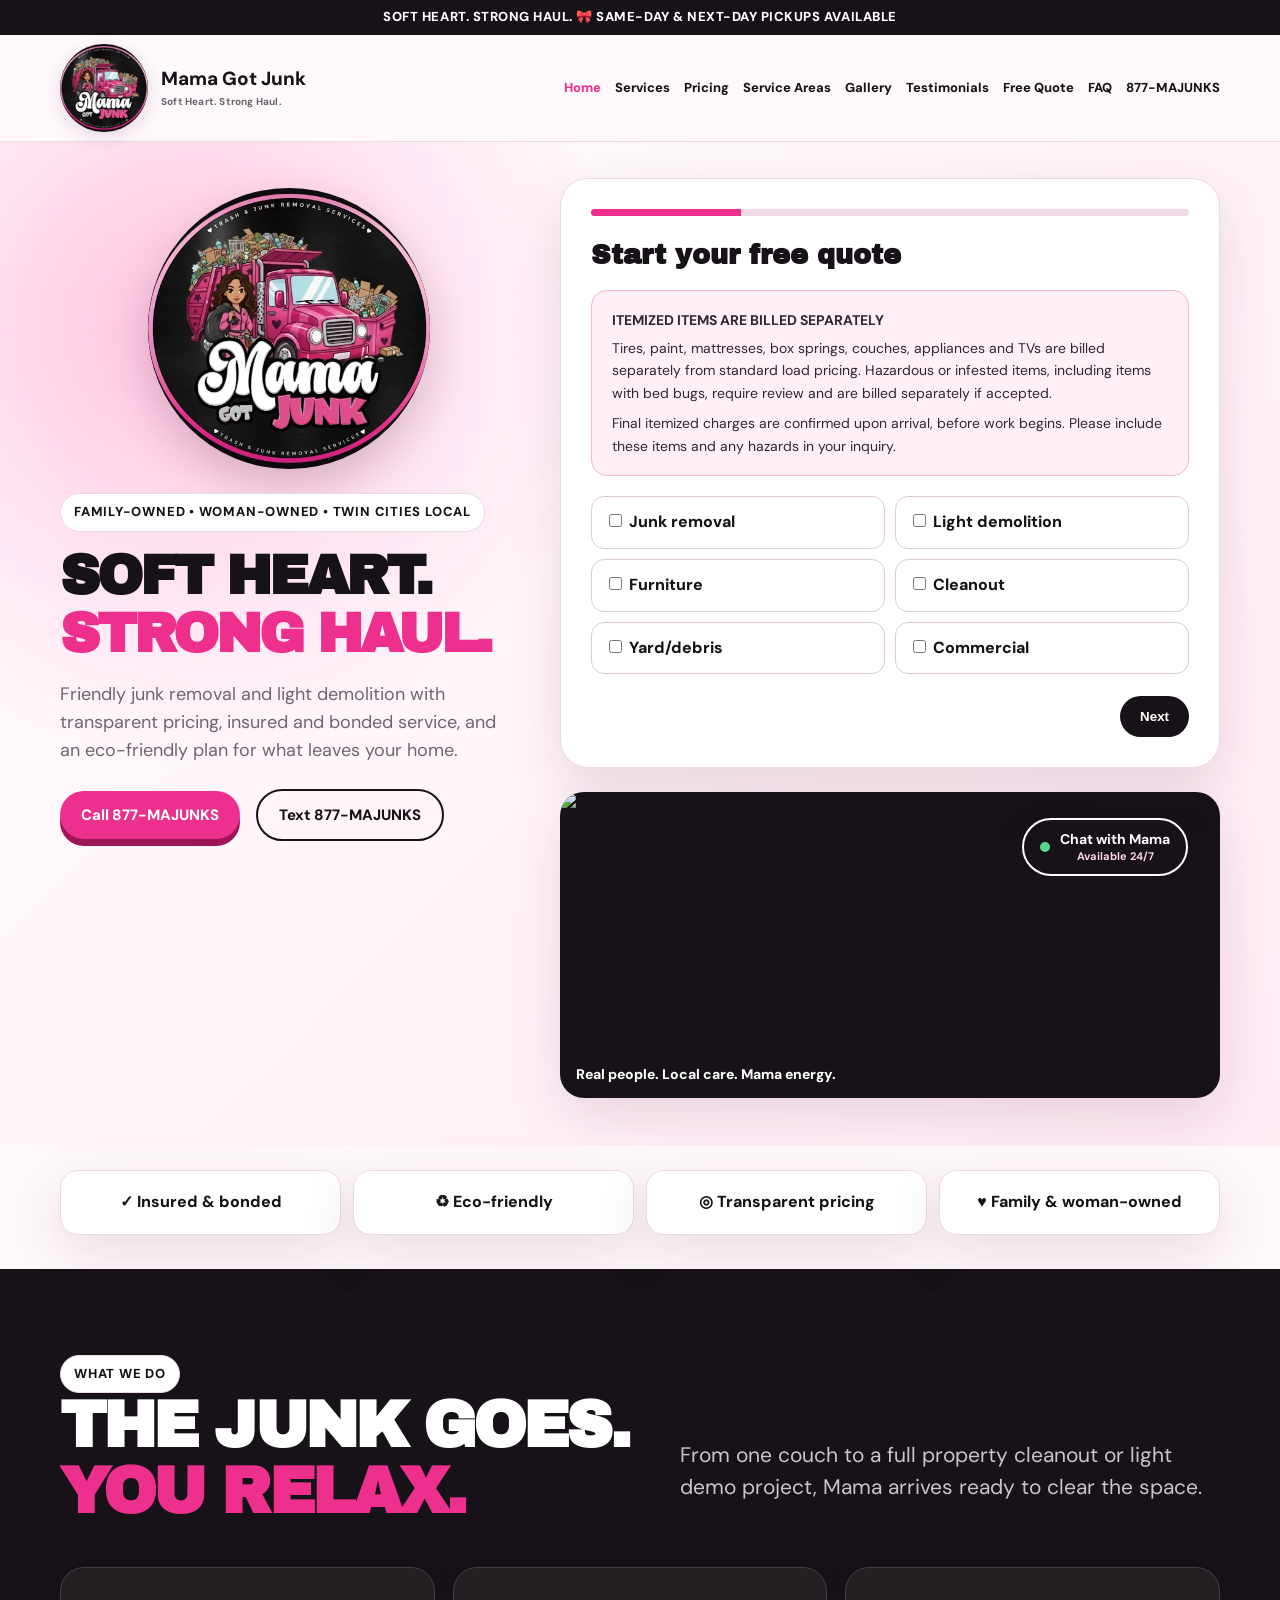
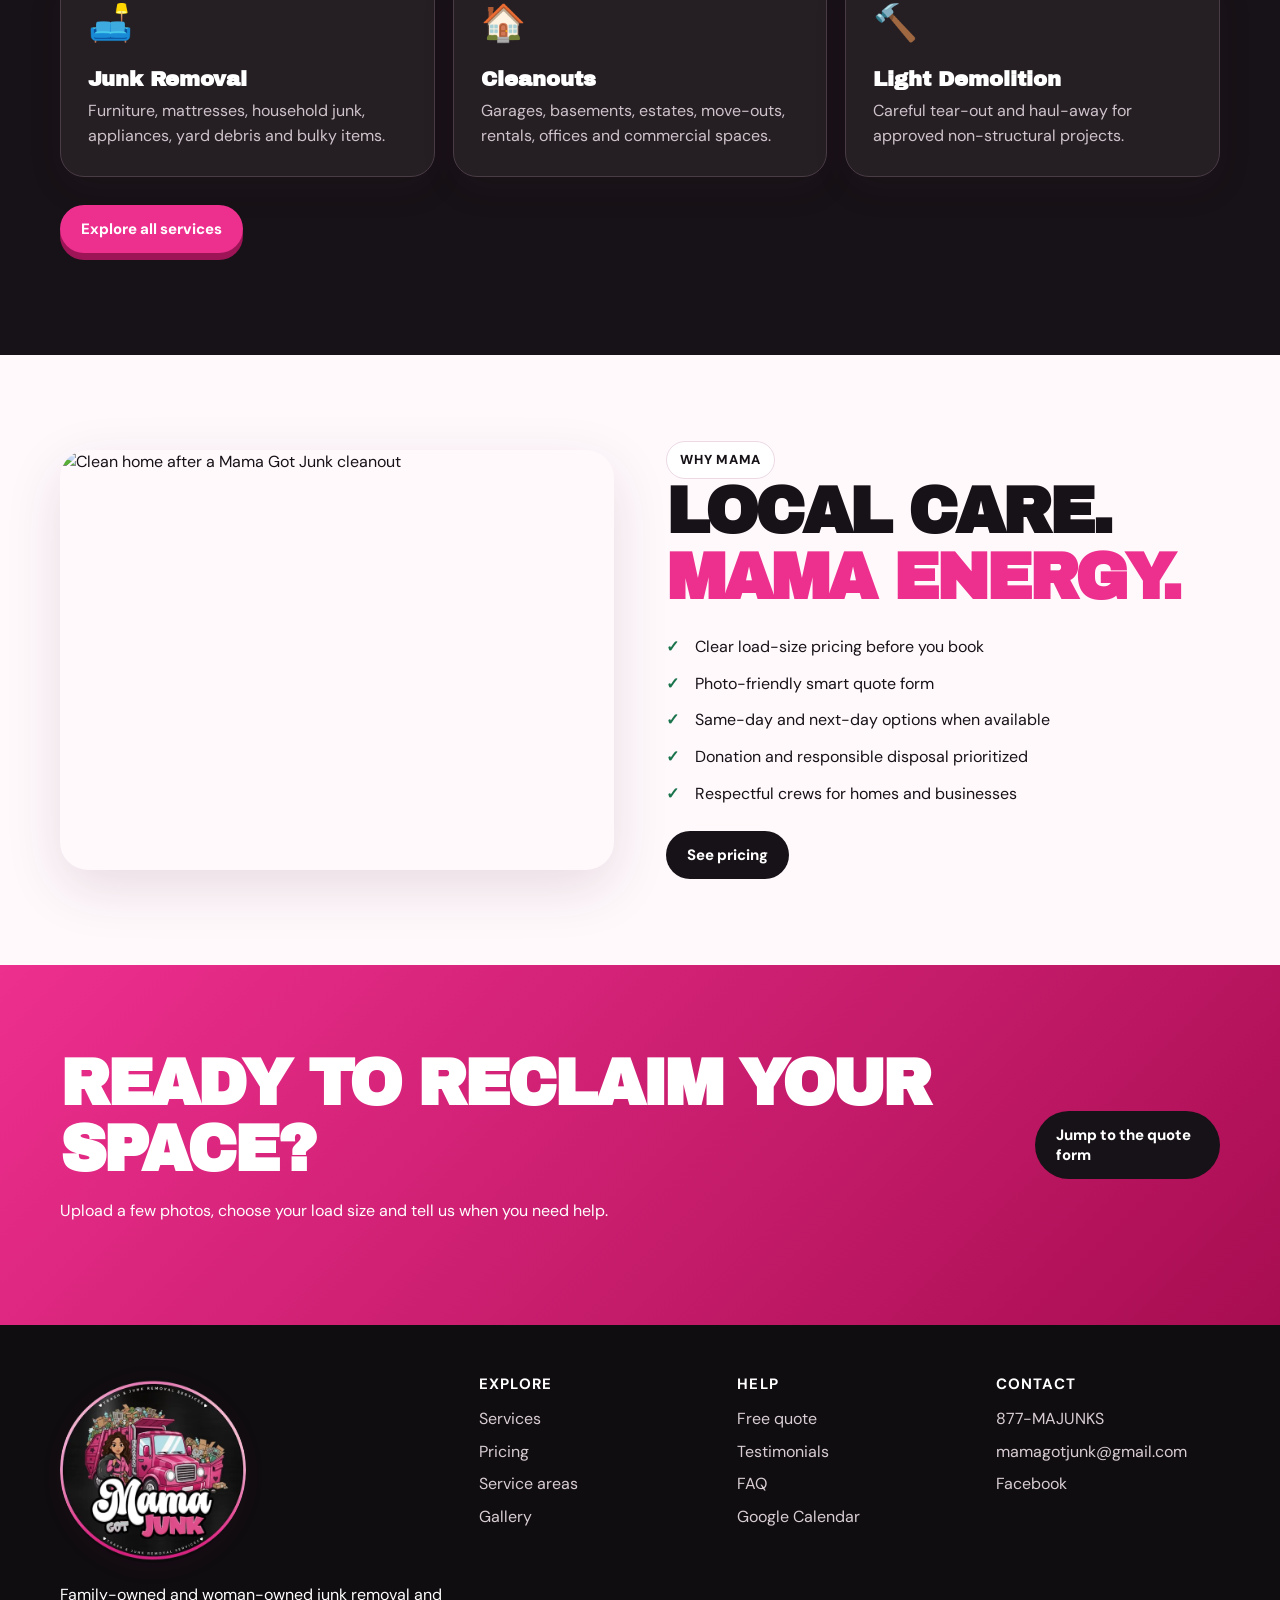
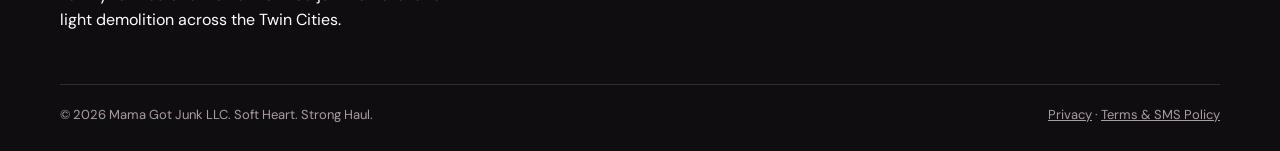
==== commit b2df8399: "Clarify separate item charges on pricing and inquiry forms List tires, paint, mattresses, box spring" ====
--- a/index.html
+++ b/index.html
@@ -1,59 +1,59 @@
-<!doctype html><html lang="en"><head><meta charset="utf-8"><meta name="viewport" content="width=device-width,initial-scale=1"><title>Mama Got Junk | Twin Cities Junk Removal & Light Demolition</title><meta name="description" content="Family-owned and woman-owned junk removal and light demolition in Minneapolis–St. Paul. Insured, bonded, eco-friendly and transparently priced."><link rel="canonical" href="https://mamagotjunk.com/"><meta property="og:title" content="Mama Got Junk | Twin Cities Junk Removal & Light Demolition"><meta property="og:description" content="Family-owned and woman-owned junk removal and light demolition in Minneapolis–St. Paul. Insured, bonded, eco-friendly and transparently priced."><meta property="og:type" content="website"><meta property="og:url" content="https://mamagotjunk.com/"><meta property="og:image" content="https://raw.githubusercontent.com/adeptvision/mamagotjunk-temp-site/main/hero-background.webp"><meta name="theme-color" content="#ed2f8e"><script type="application/ld+json">{"@context":"https://schema.org","@type":"LocalBusiness","name":"Mama Got Junk LLC","url":"https://mamagotjunk.com","telephone":"+18776258657","email":"mamagotjunk@gmail.com","image":"https://raw.githubusercontent.com/adeptvision/mamagotjunk-temp-site/main/hero-background.webp","logo":"https://mamagotjunk.com/mama-got-junk-logo.webp","priceRange":"$350-$750","areaServed":["Minneapolis","Saint Paul","Twin Cities Metro"],"description":"Family-owned and woman-owned junk removal and light demolition in the Twin Cities."}</script><style>
-@import url('https://fonts.googleapis.com/css2?family=Archivo+Black&family=DM+Sans:wght@400;600;700;800&display=swap');
-:root{--pink:#ed2f8e;--pink2:#ff78b8;--ink:#171217;--cream:#fff9fc;--blush:#fff0f7;--muted:#6f6570;--line:#ecd9e3;--green:#19734b;--shadow:0 18px 55px rgba(74,21,53,.13)}
-*{box-sizing:border-box}html{scroll-behavior:smooth}body{margin:0;font-family:'DM Sans',sans-serif;color:var(--ink);background:var(--cream);line-height:1.55}img{max-width:100%;display:block}a{color:inherit}.wrap{width:min(1160px,calc(100% - 36px));margin:auto}.top{background:var(--ink);color:#fff;text-align:center;padding:9px 16px;font-weight:800;font-size:13px;letter-spacing:.04em}.site-nav{position:sticky;top:0;z-index:30;background:rgba(255,249,252,.96);border-bottom:1px solid var(--line);backdrop-filter:blur(14px)}.nav-row{min-height:78px;display:flex;align-items:center;gap:22px}.brand{margin-right:auto}.brand img{width:180px;max-height:58px;object-fit:contain}.nav-links{display:flex;align-items:center;gap:17px;font-weight:800;font-size:14px}.nav-links a{text-decoration:none;white-space:nowrap}.nav-links a:hover,.nav-links a[aria-current=page]{color:var(--pink)}.button,.button-dark,.button-ghost{display:inline-flex;align-items:center;justify-content:center;border:0;border-radius:999px;padding:14px 21px;font:800 15px 'DM Sans';text-decoration:none;cursor:pointer}.button{background:var(--pink);color:#fff;box-shadow:0 7px 0 #9d1557}.button-dark{background:var(--ink);color:#fff}.button-ghost{border:2px solid var(--ink);background:transparent;color:var(--ink)}
-h1,h2,h3{font-family:'Archivo Black',sans-serif;line-height:1.03;margin:0}h1{font-size:clamp(48px,7.5vw,92px);letter-spacing:-.055em}h2{font-size:clamp(38px,5vw,64px);letter-spacing:-.045em}h3{font-size:21px}.pink{color:var(--pink)}.eyebrow{display:inline-block;background:#fff;border:1px solid var(--line);border-radius:999px;padding:8px 13px;font-size:13px;font-weight:800;letter-spacing:.06em;text-transform:uppercase}.lead{font-size:clamp(18px,2vw,21px);color:var(--muted);max-width:650px}.hero{background:radial-gradient(circle at 85% 20%,#ffc5e0 0,transparent 33%),linear-gradient(135deg,#fff,#ffeaf4);overflow:hidden}.hero-grid{min-height:660px;display:grid;grid-template-columns:1.05fr .95fr;gap:46px;align-items:center}.hero-copy p{margin:22px 0}.hero-actions{display:flex;gap:16px;flex-wrap:wrap;align-items:center;margin-top:28px}.hero-photo{width:100%;height:550px;object-fit:cover;border-radius:48% 52% 45% 55%/55% 42% 58% 45%;box-shadow:var(--shadow)}.trust{display:grid;grid-template-columns:repeat(4,1fr);gap:12px;margin-top:-35px;position:relative;z-index:2}.trust div{background:#fff;border:1px solid var(--line);border-radius:18px;padding:19px;text-align:center;font-weight:800;box-shadow:var(--shadow)}
-section{padding:86px 0}.dark{background:var(--ink);color:#fff}.dark .lead,.dark p{color:#cfc3cb}.section-head{display:flex;justify-content:space-between;align-items:end;gap:32px;margin-bottom:36px}.section-head p{max-width:540px}.cards{display:grid;grid-template-columns:repeat(3,1fr);gap:18px}.card{background:#fff;border:1px solid var(--line);border-radius:24px;padding:27px;box-shadow:0 12px 36px rgba(74,21,53,.08)}.dark .card{background:#251f24;border-color:#493c45}.card-icon{font-size:36px;margin-bottom:18px}.card h3{margin-bottom:9px}.card p{color:var(--muted);margin:0}.dark .card p{color:#cfc3cb}.link{font-weight:800;color:#ae135c;text-decoration-thickness:2px}.split{display:grid;grid-template-columns:1fr 1fr;gap:52px;align-items:center}.split-photo{border-radius:28px;box-shadow:var(--shadow);min-height:420px;object-fit:cover}.checks{list-style:none;padding:0;margin:24px 0}.checks li{margin:12px 0;padding-left:29px;position:relative}.checks li:before{content:'✓';position:absolute;left:0;color:var(--green);font-weight:900}.cta{background:linear-gradient(135deg,#ed2f8e,#a80d51);color:#fff}.cta .wrap{display:flex;align-items:center;justify-content:space-between;gap:28px}.cta p{max-width:620px}.page-hero{padding:82px 0 60px;background:linear-gradient(135deg,#fff,#ffeaf4)}.page-hero h1{font-size:clamp(46px,7vw,80px);max-width:900px}.page-hero .lead{margin-top:20px}
-.pricing{display:grid;grid-template-columns:repeat(4,1fr);gap:16px}.price-card{position:relative;background:#fff;border:2px solid var(--line);border-radius:24px;padding:26px;display:flex;flex-direction:column;min-height:290px}.price-card.featured{border-color:var(--pink);transform:translateY(-8px);box-shadow:var(--shadow)}.price-card small{font-weight:800;color:var(--pink);text-transform:uppercase}.price{font:42px 'Archivo Black';margin:15px 0}.price-card p{color:var(--muted);flex:1}.price-card .button{align-self:flex-start}.fine-print{margin-top:24px;color:var(--muted);font-size:14px}.area-form{display:flex;gap:10px;max-width:620px}.area-form input{flex:1;border:2px solid var(--line);border-radius:999px;padding:15px 20px;font:inherit}.result{margin-top:14px;font-weight:800;min-height:24px}.areas{display:grid;grid-template-columns:repeat(4,1fr);gap:12px}.area{background:#fff;border:1px solid var(--line);padding:16px;border-radius:15px;text-align:center;font-weight:800}
-.gallery{columns:3;column-gap:18px}.gallery figure{break-inside:avoid;margin:0 0 18px;background:#fff;border:1px solid var(--line);border-radius:22px;overflow:hidden;box-shadow:0 10px 30px rgba(74,21,53,.08)}.gallery img{width:100%;height:auto}.gallery figcaption{padding:14px 18px;font-weight:800}.honest{border:2px dashed var(--pink);background:#fff;border-radius:24px;padding:32px}.quote-grid{display:grid;grid-template-columns:.65fr 1.35fr;gap:40px}.form-box{background:#fff;color:var(--ink);border:1px solid var(--line);border-radius:28px;padding:30px;box-shadow:var(--shadow)}.form-progress{height:7px;background:#f0dce7;border-radius:9px;margin-bottom:26px;overflow:hidden}.form-progress i{display:block;height:100%;width:25%;background:var(--pink);transition:.2s}.panel{display:none}.panel.on{display:block}.panel h3{font-size:27px;margin-bottom:18px}.grid-2{display:grid;grid-template-columns:1fr 1fr;gap:12px}.field{margin:13px 0}.field label{display:block;font-weight:800;margin-bottom:7px}.field input,.field select,.field textarea{width:100%;padding:14px;border:1px solid #d9c6d1;border-radius:12px;font:inherit;background:#fff}.field textarea{min-height:110px;resize:vertical}.choice-grid{display:grid;grid-template-columns:1fr 1fr;gap:10px}.choice{border:1px solid #dcc9d3;border-radius:13px;padding:13px;font-weight:800}.form-nav{display:flex;gap:10px;margin-top:22px}.form-nav .next,.form-nav .send{margin-left:auto}.form-nav button{border:0;border-radius:999px;padding:13px 20px;font-weight:800;cursor:pointer}.next,.send{background:var(--ink);color:#fff}.back{background:#f1e5eb}.consent{display:block;font-size:12px;color:#756871;margin-top:15px}.photo-preview{display:flex;gap:8px;flex-wrap:wrap;margin-top:10px}.photo-preview img{width:72px;height:72px;object-fit:cover;border-radius:10px;border:1px solid var(--line)}
-.faq{max-width:860px;margin:auto}.faq details{background:#fff;border:1px solid var(--line);border-radius:15px;padding:18px 20px;margin:11px 0}.faq summary{font-weight:800;cursor:pointer}.faq p{color:var(--muted)}.legal{max-width:850px;margin:auto}.legal h1{font-size:clamp(42px,7vw,70px)}.legal h2{font-family:'DM Sans';font-size:24px;letter-spacing:0;margin-top:35px}.legal .notice{background:#fff;border:1px solid var(--line);border-left:6px solid var(--pink);padding:18px;border-radius:10px}.legal li,.legal p{color:#33272f}
-footer{background:#100d10;color:#fff;padding:52px 0 26px}.footer-grid{display:grid;grid-template-columns:1.2fr repeat(3,.7fr);gap:34px}.footer-grid img{width:220px}.footer-grid h3{font-family:'DM Sans';font-size:15px;text-transform:uppercase;letter-spacing:.08em;margin-bottom:14px}.footer-grid a{display:block;color:#d8cdd4;text-decoration:none;margin:8px 0}.footer-note{border-top:1px solid #342b31;margin-top:35px;padding-top:20px;color:#aa9ca5;font-size:13px;display:flex;justify-content:space-between;gap:20px}
-
-@media(max-width:1000px){.nav-links{overflow-x:auto;padding:10px 0}.nav-row{align-items:flex-start;flex-direction:column;padding:12px 0}.brand{margin:0}.trust{grid-template-columns:1fr 1fr}.pricing{grid-template-columns:1fr 1fr}.areas{grid-template-columns:repeat(3,1fr)}.footer-grid{grid-template-columns:1fr 1fr}}
-@media(max-width:760px){.hero-grid,.split,.quote-grid{grid-template-columns:1fr}.hero-grid{padding:55px 0}.hero-photo{height:390px;order:-1}.cards{grid-template-columns:1fr}.section-head,.cta .wrap{display:block}.section-head p{margin-top:16px}.pricing{grid-template-columns:1fr}.price-card.featured{transform:none}.gallery{columns:2}.areas{grid-template-columns:1fr 1fr}.footer-note{display:block}.cta .button{margin-top:14px}}
-@media(max-width:520px){.wrap{width:min(100% - 24px,1160px)}section{padding:62px 0}.trust,.grid-2,.choice-grid,.footer-grid{grid-template-columns:1fr}.gallery{columns:1}.area-form{display:block}.area-form button{width:100%;margin-top:10px}.form-box{padding:20px}}
-
-.mobile-menu{display:none}.nav-row{position:relative}
-@media(max-width:1000px){
-html,body{max-width:100%;overflow-x:hidden}.top{padding:8px 12px;font-size:11px;line-height:1.35}.site-nav{backdrop-filter:blur(18px)}.nav-row{min-height:68px;flex-direction:row;align-items:center;padding:8px 0}.brand{margin-right:auto}.brand img{width:142px;max-height:52px}.nav-links{display:none}.mobile-menu{display:block;position:static;margin-left:auto}.mobile-menu summary{list-style:none;display:flex;align-items:center;justify-content:center;min-width:84px;min-height:44px;padding:10px 16px;border:2px solid var(--ink);border-radius:999px;background:#fff;font-weight:800;cursor:pointer}.mobile-menu summary::-webkit-details-marker{display:none}.mobile-menu[open] summary{background:var(--ink);color:#fff}.mobile-links{position:absolute;left:0;right:0;top:calc(100% - 2px);z-index:50;display:grid;grid-template-columns:1fr 1fr;gap:0;padding:10px;background:#fff;border:1px solid var(--line);border-radius:0 0 18px 18px;box-shadow:0 18px 40px rgba(23,18,23,.18)}.mobile-links a{padding:12px 10px;text-decoration:none;font-weight:800;border-radius:10px}.mobile-links a:hover,.mobile-links a[aria-current=page]{background:var(--blush);color:var(--pink)}
-h1{font-size:clamp(40px,12vw,58px);line-height:.98}h2{font-size:clamp(34px,9vw,48px)}.eyebrow{font-size:11px;line-height:1.35}.hero-grid{min-height:0;padding:42px 0 64px;gap:28px}.hero-photo{height:300px;order:0;border-radius:28px}.hero-copy p{margin:16px 0}.hero-actions{display:grid;grid-template-columns:1fr;gap:11px;margin-top:22px}.hero-actions .button,.hero-actions .button-dark,.hero-actions .button-ghost{width:100%}.button,.button-dark,.button-ghost{min-height:48px}.trust{grid-template-columns:1fr 1fr;gap:10px;margin-top:-30px}.trust div{padding:14px 9px;font-size:14px}.page-hero{padding:50px 0 40px}.page-hero h1{font-size:clamp(38px,11vw,56px)}section{padding:64px 0}.split,.quote-grid{gap:28px}.split-photo{min-height:0;height:300px;width:100%}.card{padding:22px}.cta .wrap{display:block}.cta .button,.cta .button-dark,.cta .button-ghost{width:100%;margin-top:14px}.form-box{padding:22px;border-radius:20px}.field input,.field select,.field textarea{font-size:16px}.footer-grid{gap:28px}.footer-grid img{width:180px}
-}
-@media(max-width:520px){
-.wrap{width:min(100% - 24px,1160px)}.mobile-links{grid-template-columns:1fr}.hero-photo{height:255px}.trust{grid-template-columns:1fr 1fr}.trust div{font-size:13px}.areas{grid-template-columns:1fr}.area-form{display:grid}.area-form button{width:100%;margin:0}.form-nav{display:grid;grid-template-columns:1fr 1fr}.form-nav button{min-height:48px}.form-nav .next,.form-nav .send{margin-left:0}.footer-grid{grid-template-columns:1fr}.footer-note{display:block}.gallery{columns:1}
-}
-
-/* Shared layout polish: keep sections separated and all labels readable. */
-.top{min-height:34px;display:flex;align-items:center;justify-content:center;line-height:1.3}.dark .eyebrow{color:var(--ink)}.cards{align-items:stretch}.card{height:100%}.trust{margin-top:0;padding:24px 0 34px}
-@media(min-width:1001px){
-.hero-grid{min-height:660px;padding:0;align-items:center;gap:64px}.hero-copy h1{font-size:clamp(58px,5.7vw,82px)}.hero-copy .lead{max-width:620px}.hero-actions{margin-top:24px}.section-head{margin-bottom:42px}
-}
-@media(min-width:1001px) and (max-width:1240px){
-.nav-links{gap:12px;font-size:13px}.brand img{width:160px}.hero-grid{gap:42px}.hero-copy h1{font-size:clamp(54px,6.1vw,74px)}
-}
-
-/* Homepage hero quote form */
-.home-quote-hero{padding:54px 0 64px;background:radial-gradient(circle at 14% 18%,#ffc5e0 0,transparent 32%),linear-gradient(135deg,#fff,#ffeaf4);overflow:hidden}.home-quote-grid{display:grid;grid-template-columns:minmax(0,.9fr) minmax(500px,1.1fr);gap:42px;align-items:start}.home-hero-story{display:grid;gap:28px;position:sticky;top:110px}.home-hero-story h1{font-size:clamp(54px,5.7vw,82px)}.home-team-card{margin:0;background:#171217;border-radius:26px;overflow:hidden;box-shadow:var(--shadow)}.home-team-card img{display:block;width:100%;aspect-ratio:16/9;object-fit:cover;object-position:center}.home-team-card figcaption{padding:12px 16px;color:#fff;font-weight:800;font-size:14px}.form-box{background:#fff;color:var(--ink);border:1px solid var(--line);border-radius:28px;padding:30px;box-shadow:var(--shadow)}.form-progress{height:7px;background:#f0dce7;border-radius:9px;margin-bottom:26px;overflow:hidden}.form-progress i{display:block;height:100%;width:25%;background:var(--pink);transition:.2s}.panel{display:none}.panel.on{display:block}.panel h3{font-size:27px;margin-bottom:18px}.grid-2{display:grid;grid-template-columns:1fr 1fr;gap:12px}.field{margin:13px 0}.field label{display:block;font-weight:800;margin-bottom:7px}.field input,.field select,.field textarea{width:100%;padding:14px;border:1px solid #d9c6d1;border-radius:12px;font:inherit;background:#fff}.field textarea{min-height:110px;resize:vertical}.choice-grid{display:grid;grid-template-columns:1fr 1fr;gap:10px}.choice{border:1px solid #dcc9d3;border-radius:13px;padding:13px;font-weight:800}.form-nav{display:flex;gap:10px;margin-top:22px}.form-nav .next,.form-nav .send{margin-left:auto}.form-nav button{border:0;border-radius:999px;padding:13px 20px;font-weight:800;cursor:pointer}.next,.send{background:var(--ink);color:#fff}.back{background:#f1e5eb}.consent{display:block;font-size:12px;color:#756871;margin-top:15px}.photo-preview{display:flex;gap:8px;flex-wrap:wrap;margin-top:10px}.photo-preview img{width:72px;height:72px;object-fit:cover;border-radius:10px;border:1px solid var(--line)}@media(max-width:1000px){.home-quote-grid{grid-template-columns:1fr}.home-hero-story{position:static;grid-template-columns:1fr 1fr;align-items:end}.home-team-card{align-self:stretch}.home-team-card img{height:100%;min-height:260px}}@media(max-width:760px){.home-quote-hero{padding:34px 0 48px}.home-hero-story{grid-template-columns:1fr}.home-hero-story h1{font-size:clamp(44px,12vw,64px)}.home-team-card img{min-height:0}.choice-grid,.grid-2{grid-template-columns:1fr}}@media(max-width:520px){.form-box{padding:20px;border-radius:20px}.field input,.field select,.field textarea{font-size:16px}.form-nav{display:grid;grid-template-columns:1fr 1fr}.form-nav button{min-height:48px}.form-nav .next,.form-nav .send{margin-left:0}}
-
-/* Hero balance and mobile conversion polish */
-.home-quote-hero{padding:36px 0 48px}
-.home-quote-grid{grid-template-columns:minmax(0,.82fr) minmax(460px,1.18fr);grid-template-areas:"copy form" "copy photo";gap:24px 42px;align-items:start}
-.home-hero-story{display:contents;position:static}
-.home-hero-story .hero-copy{grid-area:copy;padding:10px 0}
-#quoteForm{grid-area:form;margin:0}
-.home-team-card{grid-area:photo;margin:0;border-radius:24px}
-.home-team-card img{height:260px;aspect-ratio:auto;object-fit:cover;object-position:center 38%}
-@media(max-width:960px){
-.home-quote-hero{padding:30px 0 44px}.home-quote-grid{grid-template-columns:1fr;grid-template-areas:"copy" "form" "photo";gap:22px}.home-hero-story{display:contents}.home-hero-story .hero-copy{padding:0}.home-team-card img{height:auto;aspect-ratio:16/9;object-position:center}.home-hero-story h1{font-size:clamp(48px,10vw,72px)}
-}
-@media(max-width:600px){
-.home-quote-hero{padding:20px 0 34px}.home-quote-grid{gap:18px}.home-hero-story h1{font-size:clamp(42px,13vw,56px);letter-spacing:-.045em}.home-hero-story .lead{font-size:17px;margin:14px 0}.home-hero-story .eyebrow{font-size:10px;padding:7px 10px}.hero-actions{display:grid;grid-template-columns:1fr;gap:10px;margin-top:18px}.hero-actions .button,.hero-actions .button-ghost{width:100%}.form-box{padding:18px;border-radius:22px;box-shadow:0 12px 34px rgba(74,21,53,.11)}.form-progress{margin-bottom:20px}.panel h3{font-size:23px;margin-bottom:14px}.choice-grid{gap:8px}.choice{padding:12px}.field{margin:10px 0}.form-nav{display:flex;gap:8px}.form-nav button{flex:1;min-height:48px;padding:12px}.form-nav .next,.form-nav .send{margin-left:0}.home-team-card{border-radius:18px}.home-team-card figcaption{font-size:13px;padding:10px 13px}
-}
-</style><link rel="stylesheet" href="/logo-placement.css?v=20260930"></head><body><div class="top">SOFT HEART. STRONG HAUL. 🎀 SAME-DAY & NEXT-DAY PICKUPS AVAILABLE</div><nav class="site-nav"><div class="wrap nav-row"><a class="brand" href="/" aria-label="Mama Got Junk home"><span class="mama-badge nav-badge"><img src="/mama-got-junk-logo.webp" width="512" height="512" alt="Mama Got Junk — trash and junk removal services"></span><span class="mama-brand-name">Mama Got Junk<span>Soft Heart. Strong Haul.</span></span></a><details class="mobile-menu"><summary>Menu</summary><div class="mobile-links"><a href="/" aria-current="page">Home</a><a href="/services.html">Services</a><a href="/pricing.html">Pricing</a><a href="/service-areas.html">Service Areas</a><a href="/gallery.html">Gallery</a><a href="/testimonials.html">Testimonials</a><a href="/quote.html">Free Quote</a><a href="/faq.html">FAQ</a><a href="tel:+18776258657">877-MAJUNKS</a></div></details><div class="nav-links"><a href="/" aria-current="page">Home</a><a href="/services.html">Services</a><a href="/pricing.html">Pricing</a><a href="/service-areas.html">Service Areas</a><a href="/gallery.html">Gallery</a><a href="/testimonials.html">Testimonials</a><a href="/quote.html">Free Quote</a><a href="/faq.html">FAQ</a><a href="tel:+18776258657">877-MAJUNKS</a></div></div></nav><main><header class="home-quote-hero"><div class="wrap home-quote-grid"><div class="home-hero-story"><div class="hero-copy"><div class="hero-brand"><span class="mama-badge hero-badge"><img src="/mama-got-junk-logo.webp" width="512" height="512" alt="Mama Got Junk — trash and junk removal services"></span></div><span class="eyebrow">Family-owned • Woman-owned • Twin Cities local</span><h1>SOFT HEART.<br><span class="pink">STRONG HAUL.</span></h1><p class="lead">Friendly junk removal and light demolition with transparent pricing, insured and bonded service, and an eco-friendly plan for what leaves your home.</p><div class="hero-actions"><a class="button" href="tel:+18776258657">Call 877-MAJUNKS</a><a class="button-ghost" href="sms:+18776258657">Text 877-MAJUNKS</a></div></div><figure class="home-team-card"><img src="https://raw.githubusercontent.com/adeptvision/mamagotjunk-temp-site/main/mama-got-junk-team.webp" alt="The Mama Got Junk team in branded shirts at The Mindshift Experience"><figcaption>Real people. Local care. Mama energy.</figcaption></figure></div><form class="form-box" id="quoteForm" aria-label="Free junk removal quote"><div class="form-progress"><i id="formBar"></i></div><div class="panel on"><h3>Start your free quote</h3><div class="choice-grid"><label class="choice"><input type="checkbox" name="services" value="Junk removal"> Junk removal</label><label class="choice"><input type="checkbox" name="services" value="Light demolition"> Light demolition</label><label class="choice"><input type="checkbox" name="services" value="Furniture"> Furniture</label><label class="choice"><input type="checkbox" name="services" value="Cleanout"> Cleanout</label><label class="choice"><input type="checkbox" name="services" value="Yard debris"> Yard/debris</label><label class="choice"><input type="checkbox" name="services" value="Commercial"> Commercial</label></div><div class="form-nav"><button class="next" type="button">Next</button></div></div><div class="panel"><h3>Load, access and photos</h3><div class="field"><label>Estimated load size</label><select name="loadSize" required><option value="">Choose one</option><option>Single item / custom quote</option><option>1/4 truck — $350</option><option>1/2 truck — $550</option><option>3/4 truck — $625</option><option>Full truck — $750</option><option>Multiple loads / unsure</option></select></div><div class="field"><label>Where are the items?</label><select name="accessType" required><option value="">Choose one</option><option>Curbside / driveway</option><option>Garage</option><option>Inside ground floor</option><option>Upstairs</option><option>Basement</option><option>Commercial property</option></select></div><div class="field"><label for="quotePhotos">Add photos</label><input id="quotePhotos" type="file" accept="image/*" capture="environment" multiple><small>Up to 4 photos. Images are compressed before sending.</small><div class="photo-preview" id="photoPreview"></div></div><div class="form-nav"><button class="back" type="button">Back</button><button class="next" type="button">Next</button></div></div><div class="panel"><h3>Timing and details</h3><div class="grid-2"><div class="field"><label>Preferred date</label><input name="pickupDate" type="date" required></div><div class="field"><label>Preferred time</label><select name="pickupTiming" required><option value="">Choose one</option><option>Morning</option><option>Afternoon</option><option>Evening</option><option>Flexible</option></select></div></div><div class="field"><label>What needs removal or demo?</label><textarea name="projectDescription" required placeholder="Items, quantity, access and any demo details"></textarea></div><div class="field"><label>Service address or ZIP</label><input name="serviceAddress" required autocomplete="street-address"></div><div class="form-nav"><button class="back" type="button">Back</button><button class="next" type="button">Next</button></div></div><div class="panel"><h3>Where should we send your quote?</h3><div class="grid-2"><div class="field"><label>First name</label><input name="firstName" required autocomplete="given-name"></div><div class="field"><label>Last name</label><input name="lastName" autocomplete="family-name"></div></div><div class="grid-2"><div class="field"><label>Phone number</label><input name="phone" type="tel" inputmode="tel" autocomplete="tel"></div><div class="field"><label>Email</label><input name="email" type="email" autocomplete="email"></div></div><div class="field"><label>Preferred contact</label><select name="contactPreference"><option>Call</option><option>Email</option><option>Text</option></select></div><label class="consent"><input type="checkbox" name="smsConsent" value="yes"> I agree to receive recurring automated texts from Mama Got Junk LLC about quotes, scheduling, service updates and promotional offers. Message frequency varies. Msg & data rates may apply. Reply STOP to opt out or HELP for help. Consent is not a condition of purchase. See <a href="/terms.html">Terms</a> and <a href="/privacy.html">Privacy</a>.</label><div class="form-nav"><button class="back" type="button">Back</button><button class="send" type="submit">Send my request</button></div></div></form></div></header><div class="wrap trust"><div>✓ Insured & bonded</div><div>♻ Eco-friendly</div><div>◎ Transparent pricing</div><div>♥ Family & woman-owned</div></div><section class="dark"><div class="wrap"><div class="section-head"><div><span class="eyebrow">What we do</span><h2>THE JUNK GOES.<br><span class="pink">YOU RELAX.</span></h2></div><p class="lead">From one couch to a full property cleanout or light demo project, Mama arrives ready to clear the space.</p></div><div class="cards"><article class="card"><div class="card-icon">🛋️</div><h3>Junk Removal</h3><p>Furniture, mattresses, household junk, appliances, yard debris and bulky items.</p></article><article class="card"><div class="card-icon">🏠</div><h3>Cleanouts</h3><p>Garages, basements, estates, move-outs, rentals, offices and commercial spaces.</p></article><article class="card"><div class="card-icon">🔨</div><h3>Light Demolition</h3><p>Careful tear-out and haul-away for approved non-structural projects.</p></article></div><p style="margin-top:28px"><a class="button" href="/services.html">Explore all services</a></p></div></section><section><div class="wrap split"><img class="split-photo" src="https://raw.githubusercontent.com/adeptvision/mamagotjunk-temp-site/main/home-cleanouts.webp" alt="Clean home after a Mama Got Junk cleanout" loading="lazy"><div><span class="eyebrow">Why Mama</span><h2>LOCAL CARE.<br><span class="pink">MAMA ENERGY.</span></h2><ul class="checks"><li>Clear load-size pricing before you book</li><li>Photo-friendly smart quote form</li><li>Same-day and next-day options when available</li><li>Donation and responsible disposal prioritized</li><li>Respectful crews for homes and businesses</li></ul><a class="button-dark" href="/pricing.html">See pricing</a></div></div></section><section class="cta"><div class="wrap"><div><h2>READY TO RECLAIM YOUR SPACE?</h2><p>Upload a few photos, choose your load size and tell us when you need help.</p></div><a class="button-dark" href="#quoteForm">Jump to the quote form</a></div></section><script>
-const form=document.getElementById('quoteForm'),panels=[...form.querySelectorAll('.panel')],bar=document.getElementById('formBar'),preview=document.getElementById('photoPreview');let step=0;
-function show(n){step=Math.max(0,Math.min(panels.length-1,n));panels.forEach((p,i)=>p.classList.toggle('on',i===step));bar.style.width=((step+1)/panels.length*100)+'%';scrollTo({top:form.getBoundingClientRect().top+scrollY-120,behavior:'smooth'})}
-form.addEventListener('click',e=>{if(e.target.matches('.next')){const req=[...panels[step].querySelectorAll('[required]')];if(req.some(x=>!x.reportValidity()))return;if(step===0&&!form.querySelector('input[name=services]:checked')){alert('Choose at least one service.');return}show(step+1)}if(e.target.matches('.back'))show(step-1)});
-document.getElementById('quotePhotos').onchange=e=>{preview.innerHTML='';[...e.target.files].slice(0,4).forEach(file=>{const img=document.createElement('img');img.src=URL.createObjectURL(file);img.alt='Selected photo preview';preview.appendChild(img)})};
-const p=new URLSearchParams(location.search),load=p.get('load'),zip=p.get('zip');if(load){const s=form.querySelector('[name=loadSize]');const map={quarter:'1/4 truck — $350',half:'1/2 truck — $550','three-quarter':'3/4 truck — $625',full:'Full truck — $750'};if(map[load])s.value=map[load]}if(zip)form.querySelector('[name=serviceAddress]').value=zip;
-async function photoData(files){const chosen=[...files].slice(0,4),out=[];for(const file of chosen){if(!file.type.startsWith('image/'))continue;const bmp=await createImageBitmap(file),scale=Math.min(1,1200/Math.max(bmp.width,bmp.height)),c=document.createElement('canvas');c.width=Math.round(bmp.width*scale);c.height=Math.round(bmp.height*scale);c.getContext('2d').drawImage(bmp,0,0,c.width,c.height);out.push({name:file.name,type:'image/jpeg',data:c.toDataURL('image/jpeg',.72)});bmp.close()}return out}
-form.onsubmit=e=>{e.preventDefault();const fd=new FormData(form);if(!fd.get('phone')&&!fd.get('email')){alert('Please add a phone number or email.');return}const data=Object.fromEntries(fd);data.services=[...form.querySelectorAll('input[name=services]:checked')].map(x=>x.value);data.smsConsent=fd.get('smsConsent')==='yes';if(data.contactPreference==='Text'&&!data.smsConsent){alert('Please check the SMS consent box if you prefer text updates.');return}photoData(document.getElementById('quotePhotos').files).then(photos=>{data.photos=photos;data.sourceUrl=location.href;data.submittedAt=new Date().toISOString();const btn=form.querySelector('.send'),old=btn.textContent;btn.disabled=true;btn.textContent='Sending…';fetch('https://mama-got-junk.adeptvisionai.workers.dev/api/lead',{method:'POST',headers:{'content-type':'application/json'},body:JSON.stringify(data)}).then(r=>{if(!r.ok)throw new Error();form.innerHTML='<h3>🎀 Mama got it!</h3><p>Your request is in. We will follow up soon.</p><p><a class="button" href="https://calendar.google.com/calendar/render?action=TEMPLATE&text=Mama%20Got%20Junk%20Pickup&details=Please%20confirm%20the%20date%20and%20time%20with%20Mama%20Got%20Junk%20at%20877-MAJUNKS." target="_blank" rel="noopener">Add a reminder in Google Calendar</a></p>'}).catch(()=>{btn.disabled=false;btn.textContent=old;alert('Please call 877-MAJUNKS or email mamagotjunk@gmail.com.')})})};
-</script></main><footer><div class="wrap"><div class="footer-grid"><div><span class="mama-badge footer-badge"><img src="/mama-got-junk-logo.webp" width="512" height="512" alt="Mama Got Junk — trash and junk removal services" loading="lazy" decoding="async"></span><p>Family-owned and woman-owned junk removal and light demolition across the Twin Cities.</p></div><div><h3>Explore</h3><a href="/services.html">Services</a><a href="/pricing.html">Pricing</a><a href="/service-areas.html">Service areas</a><a href="/gallery.html">Gallery</a></div><div><h3>Help</h3><a href="/quote.html">Free quote</a><a href="/testimonials.html">Testimonials</a><a href="/faq.html">FAQ</a><a href="https://calendar.google.com/calendar/render?action=TEMPLATE&text=Mama%20Got%20Junk%20Pickup&details=Please%20confirm%20the%20date%20and%20time%20with%20Mama%20Got%20Junk%20at%20877-MAJUNKS." target="_blank" rel="noopener">Google Calendar</a></div><div><h3>Contact</h3><a href="tel:+18776258657">877-MAJUNKS</a><a href="mailto:mamagotjunk@gmail.com">mamagotjunk@gmail.com</a><a href="https://www.facebook.com/profile.php?id=61579747886674" target="_blank" rel="noopener">Facebook</a></div></div><div class="footer-note"><span>© 2026 Mama Got Junk LLC. Soft Heart. Strong Haul.</span><span><a href="/privacy.html" style="display:inline">Privacy</a> · <a href="/terms.html" style="display:inline">Terms & SMS Policy</a></span></div></div></footer><script src="https://widgets.leadconnectorhq.com/loader.js" data-resources-url="https://widgets.leadconnectorhq.com/chat-widget/loader.js" data-widget-id="6ab609a815c2d16d1378b458"></script><style data-chat-visibility>.chat-availability{position:fixed;right:92px;bottom:24px;z-index:2147483000;display:flex;align-items:center;gap:10px;border:2px solid #fff;border-radius:999px;background:#171217;color:#fff;padding:11px 16px;box-shadow:0 8px 28px rgba(23,18,23,.28);font:800 14px 'DM Sans',sans-serif;line-height:1.15;cursor:pointer;transition:.2s}.chat-availability:hover{transform:translateY(-2px);background:#ed2f8e}.chat-availability small{display:block;margin-top:3px;color:#ffd3e8;font-size:11px;font-weight:700}.chat-availability-dot{width:10px;height:10px;border-radius:50%;background:#58d68d;box-shadow:0 0 0 0 rgba(88,214,141,.65);animation:chatPulse 2s infinite}@keyframes chatPulse{70%{box-shadow:0 0 0 9px rgba(88,214,141,0)}100%{box-shadow:0 0 0 0 rgba(88,214,141,0)}}@media(max-width:520px){.chat-availability{right:14px;bottom:88px;padding:10px 14px}.chat-availability small{font-size:10px}}</style><button type="button" class="chat-availability" aria-label="Open chat with Mama, available 24 hours a day"><span class="chat-availability-dot" aria-hidden="true"></span><span><strong>Chat with Mama</strong><small>Available 24/7</small></span></button><script data-chat-visibility>(()=>{const c=document.querySelector('.chat-availability');c?.addEventListener('click',()=>{let tries=0;function open(){const b=document.querySelector('chat-widget')?.shadowRoot?.querySelector('[aria-label="Select to open the chat widget"],.lc_text-widget--bubble');if(b)b.click();else if(tries++<40)setTimeout(open,100)}open()})})();</script></body></html>
+<!doctype html><html lang="en"><head><meta charset="utf-8"><meta name="viewport" content="width=device-width,initial-scale=1"><title>Mama Got Junk | Twin Cities Junk Removal & Light Demolition</title><meta name="description" content="Family-owned and woman-owned junk removal and light demolition in Minneapolis–St. Paul. Insured, bonded, eco-friendly and transparently priced."><link rel="canonical" href="https://mamagotjunk.com/"><meta property="og:title" content="Mama Got Junk | Twin Cities Junk Removal & Light Demolition"><meta property="og:description" content="Family-owned and woman-owned junk removal and light demolition in Minneapolis–St. Paul. Insured, bonded, eco-friendly and transparently priced."><meta property="og:type" content="website"><meta property="og:url" content="https://mamagotjunk.com/"><meta property="og:image" content="https://raw.githubusercontent.com/adeptvision/mamagotjunk-temp-site/main/hero-background.webp"><meta name="theme-color" content="#ed2f8e"><script type="application/ld+json">{"@context":"https://schema.org","@type":"LocalBusiness","name":"Mama Got Junk LLC","url":"https://mamagotjunk.com","telephone":"+18776258657","email":"mamagotjunk@gmail.com","image":"https://raw.githubusercontent.com/adeptvision/mamagotjunk-temp-site/main/hero-background.webp","logo":"https://mamagotjunk.com/mama-got-junk-logo.webp","priceRange":"$350-$750","areaServed":["Minneapolis","Saint Paul","Twin Cities Metro"],"description":"Family-owned and woman-owned junk removal and light demolition in the Twin Cities."}</script><style>
+@import url('https://fonts.googleapis.com/css2?family=Archivo+Black&family=DM+Sans:wght@400;600;700;800&display=swap');
+:root{--pink:#ed2f8e;--pink2:#ff78b8;--ink:#171217;--cream:#fff9fc;--blush:#fff0f7;--muted:#6f6570;--line:#ecd9e3;--green:#19734b;--shadow:0 18px 55px rgba(74,21,53,.13)}
+*{box-sizing:border-box}html{scroll-behavior:smooth}body{margin:0;font-family:'DM Sans',sans-serif;color:var(--ink);background:var(--cream);line-height:1.55}img{max-width:100%;display:block}a{color:inherit}.wrap{width:min(1160px,calc(100% - 36px));margin:auto}.top{background:var(--ink);color:#fff;text-align:center;padding:9px 16px;font-weight:800;font-size:13px;letter-spacing:.04em}.site-nav{position:sticky;top:0;z-index:30;background:rgba(255,249,252,.96);border-bottom:1px solid var(--line);backdrop-filter:blur(14px)}.nav-row{min-height:78px;display:flex;align-items:center;gap:22px}.brand{margin-right:auto}.brand img{width:180px;max-height:58px;object-fit:contain}.nav-links{display:flex;align-items:center;gap:17px;font-weight:800;font-size:14px}.nav-links a{text-decoration:none;white-space:nowrap}.nav-links a:hover,.nav-links a[aria-current=page]{color:var(--pink)}.button,.button-dark,.button-ghost{display:inline-flex;align-items:center;justify-content:center;border:0;border-radius:999px;padding:14px 21px;font:800 15px 'DM Sans';text-decoration:none;cursor:pointer}.button{background:var(--pink);color:#fff;box-shadow:0 7px 0 #9d1557}.button-dark{background:var(--ink);color:#fff}.button-ghost{border:2px solid var(--ink);background:transparent;color:var(--ink)}
+h1,h2,h3{font-family:'Archivo Black',sans-serif;line-height:1.03;margin:0}h1{font-size:clamp(48px,7.5vw,92px);letter-spacing:-.055em}h2{font-size:clamp(38px,5vw,64px);letter-spacing:-.045em}h3{font-size:21px}.pink{color:var(--pink)}.eyebrow{display:inline-block;background:#fff;border:1px solid var(--line);border-radius:999px;padding:8px 13px;font-size:13px;font-weight:800;letter-spacing:.06em;text-transform:uppercase}.lead{font-size:clamp(18px,2vw,21px);color:var(--muted);max-width:650px}.hero{background:radial-gradient(circle at 85% 20%,#ffc5e0 0,transparent 33%),linear-gradient(135deg,#fff,#ffeaf4);overflow:hidden}.hero-grid{min-height:660px;display:grid;grid-template-columns:1.05fr .95fr;gap:46px;align-items:center}.hero-copy p{margin:22px 0}.hero-actions{display:flex;gap:16px;flex-wrap:wrap;align-items:center;margin-top:28px}.hero-photo{width:100%;height:550px;object-fit:cover;border-radius:48% 52% 45% 55%/55% 42% 58% 45%;box-shadow:var(--shadow)}.trust{display:grid;grid-template-columns:repeat(4,1fr);gap:12px;margin-top:-35px;position:relative;z-index:2}.trust div{background:#fff;border:1px solid var(--line);border-radius:18px;padding:19px;text-align:center;font-weight:800;box-shadow:var(--shadow)}
+section{padding:86px 0}.dark{background:var(--ink);color:#fff}.dark .lead,.dark p{color:#cfc3cb}.section-head{display:flex;justify-content:space-between;align-items:end;gap:32px;margin-bottom:36px}.section-head p{max-width:540px}.cards{display:grid;grid-template-columns:repeat(3,1fr);gap:18px}.card{background:#fff;border:1px solid var(--line);border-radius:24px;padding:27px;box-shadow:0 12px 36px rgba(74,21,53,.08)}.dark .card{background:#251f24;border-color:#493c45}.card-icon{font-size:36px;margin-bottom:18px}.card h3{margin-bottom:9px}.card p{color:var(--muted);margin:0}.dark .card p{color:#cfc3cb}.link{font-weight:800;color:#ae135c;text-decoration-thickness:2px}.split{display:grid;grid-template-columns:1fr 1fr;gap:52px;align-items:center}.split-photo{border-radius:28px;box-shadow:var(--shadow);min-height:420px;object-fit:cover}.checks{list-style:none;padding:0;margin:24px 0}.checks li{margin:12px 0;padding-left:29px;position:relative}.checks li:before{content:'✓';position:absolute;left:0;color:var(--green);font-weight:900}.cta{background:linear-gradient(135deg,#ed2f8e,#a80d51);color:#fff}.cta .wrap{display:flex;align-items:center;justify-content:space-between;gap:28px}.cta p{max-width:620px}.page-hero{padding:82px 0 60px;background:linear-gradient(135deg,#fff,#ffeaf4)}.page-hero h1{font-size:clamp(46px,7vw,80px);max-width:900px}.page-hero .lead{margin-top:20px}
+.pricing{display:grid;grid-template-columns:repeat(4,1fr);gap:16px}.price-card{position:relative;background:#fff;border:2px solid var(--line);border-radius:24px;padding:26px;display:flex;flex-direction:column;min-height:290px}.price-card.featured{border-color:var(--pink);transform:translateY(-8px);box-shadow:var(--shadow)}.price-card small{font-weight:800;color:var(--pink);text-transform:uppercase}.price{font:42px 'Archivo Black';margin:15px 0}.price-card p{color:var(--muted);flex:1}.price-card .button{align-self:flex-start}.fine-print{margin-top:24px;color:var(--muted);font-size:14px}.area-form{display:flex;gap:10px;max-width:620px}.area-form input{flex:1;border:2px solid var(--line);border-radius:999px;padding:15px 20px;font:inherit}.result{margin-top:14px;font-weight:800;min-height:24px}.areas{display:grid;grid-template-columns:repeat(4,1fr);gap:12px}.area{background:#fff;border:1px solid var(--line);padding:16px;border-radius:15px;text-align:center;font-weight:800}
+.gallery{columns:3;column-gap:18px}.gallery figure{break-inside:avoid;margin:0 0 18px;background:#fff;border:1px solid var(--line);border-radius:22px;overflow:hidden;box-shadow:0 10px 30px rgba(74,21,53,.08)}.gallery img{width:100%;height:auto}.gallery figcaption{padding:14px 18px;font-weight:800}.honest{border:2px dashed var(--pink);background:#fff;border-radius:24px;padding:32px}.quote-grid{display:grid;grid-template-columns:.65fr 1.35fr;gap:40px}.form-box{background:#fff;color:var(--ink);border:1px solid var(--line);border-radius:28px;padding:30px;box-shadow:var(--shadow)}.form-progress{height:7px;background:#f0dce7;border-radius:9px;margin-bottom:26px;overflow:hidden}.form-progress i{display:block;height:100%;width:25%;background:var(--pink);transition:.2s}.panel{display:none}.panel.on{display:block}.panel h3{font-size:27px;margin-bottom:18px}.grid-2{display:grid;grid-template-columns:1fr 1fr;gap:12px}.field{margin:13px 0}.field label{display:block;font-weight:800;margin-bottom:7px}.field input,.field select,.field textarea{width:100%;padding:14px;border:1px solid #d9c6d1;border-radius:12px;font:inherit;background:#fff}.field textarea{min-height:110px;resize:vertical}.choice-grid{display:grid;grid-template-columns:1fr 1fr;gap:10px}.choice{border:1px solid #dcc9d3;border-radius:13px;padding:13px;font-weight:800}.form-nav{display:flex;gap:10px;margin-top:22px}.form-nav .next,.form-nav .send{margin-left:auto}.form-nav button{border:0;border-radius:999px;padding:13px 20px;font-weight:800;cursor:pointer}.next,.send{background:var(--ink);color:#fff}.back{background:#f1e5eb}.consent{display:block;font-size:12px;color:#756871;margin-top:15px}.photo-preview{display:flex;gap:8px;flex-wrap:wrap;margin-top:10px}.photo-preview img{width:72px;height:72px;object-fit:cover;border-radius:10px;border:1px solid var(--line)}
+.faq{max-width:860px;margin:auto}.faq details{background:#fff;border:1px solid var(--line);border-radius:15px;padding:18px 20px;margin:11px 0}.faq summary{font-weight:800;cursor:pointer}.faq p{color:var(--muted)}.legal{max-width:850px;margin:auto}.legal h1{font-size:clamp(42px,7vw,70px)}.legal h2{font-family:'DM Sans';font-size:24px;letter-spacing:0;margin-top:35px}.legal .notice{background:#fff;border:1px solid var(--line);border-left:6px solid var(--pink);padding:18px;border-radius:10px}.legal li,.legal p{color:#33272f}
+footer{background:#100d10;color:#fff;padding:52px 0 26px}.footer-grid{display:grid;grid-template-columns:1.2fr repeat(3,.7fr);gap:34px}.footer-grid img{width:220px}.footer-grid h3{font-family:'DM Sans';font-size:15px;text-transform:uppercase;letter-spacing:.08em;margin-bottom:14px}.footer-grid a{display:block;color:#d8cdd4;text-decoration:none;margin:8px 0}.footer-note{border-top:1px solid #342b31;margin-top:35px;padding-top:20px;color:#aa9ca5;font-size:13px;display:flex;justify-content:space-between;gap:20px}
+
+@media(max-width:1000px){.nav-links{overflow-x:auto;padding:10px 0}.nav-row{align-items:flex-start;flex-direction:column;padding:12px 0}.brand{margin:0}.trust{grid-template-columns:1fr 1fr}.pricing{grid-template-columns:1fr 1fr}.areas{grid-template-columns:repeat(3,1fr)}.footer-grid{grid-template-columns:1fr 1fr}}
+@media(max-width:760px){.hero-grid,.split,.quote-grid{grid-template-columns:1fr}.hero-grid{padding:55px 0}.hero-photo{height:390px;order:-1}.cards{grid-template-columns:1fr}.section-head,.cta .wrap{display:block}.section-head p{margin-top:16px}.pricing{grid-template-columns:1fr}.price-card.featured{transform:none}.gallery{columns:2}.areas{grid-template-columns:1fr 1fr}.footer-note{display:block}.cta .button{margin-top:14px}}
+@media(max-width:520px){.wrap{width:min(100% - 24px,1160px)}section{padding:62px 0}.trust,.grid-2,.choice-grid,.footer-grid{grid-template-columns:1fr}.gallery{columns:1}.area-form{display:block}.area-form button{width:100%;margin-top:10px}.form-box{padding:20px}}
+
+.mobile-menu{display:none}.nav-row{position:relative}
+@media(max-width:1000px){
+html,body{max-width:100%;overflow-x:hidden}.top{padding:8px 12px;font-size:11px;line-height:1.35}.site-nav{backdrop-filter:blur(18px)}.nav-row{min-height:68px;flex-direction:row;align-items:center;padding:8px 0}.brand{margin-right:auto}.brand img{width:142px;max-height:52px}.nav-links{display:none}.mobile-menu{display:block;position:static;margin-left:auto}.mobile-menu summary{list-style:none;display:flex;align-items:center;justify-content:center;min-width:84px;min-height:44px;padding:10px 16px;border:2px solid var(--ink);border-radius:999px;background:#fff;font-weight:800;cursor:pointer}.mobile-menu summary::-webkit-details-marker{display:none}.mobile-menu[open] summary{background:var(--ink);color:#fff}.mobile-links{position:absolute;left:0;right:0;top:calc(100% - 2px);z-index:50;display:grid;grid-template-columns:1fr 1fr;gap:0;padding:10px;background:#fff;border:1px solid var(--line);border-radius:0 0 18px 18px;box-shadow:0 18px 40px rgba(23,18,23,.18)}.mobile-links a{padding:12px 10px;text-decoration:none;font-weight:800;border-radius:10px}.mobile-links a:hover,.mobile-links a[aria-current=page]{background:var(--blush);color:var(--pink)}
+h1{font-size:clamp(40px,12vw,58px);line-height:.98}h2{font-size:clamp(34px,9vw,48px)}.eyebrow{font-size:11px;line-height:1.35}.hero-grid{min-height:0;padding:42px 0 64px;gap:28px}.hero-photo{height:300px;order:0;border-radius:28px}.hero-copy p{margin:16px 0}.hero-actions{display:grid;grid-template-columns:1fr;gap:11px;margin-top:22px}.hero-actions .button,.hero-actions .button-dark,.hero-actions .button-ghost{width:100%}.button,.button-dark,.button-ghost{min-height:48px}.trust{grid-template-columns:1fr 1fr;gap:10px;margin-top:-30px}.trust div{padding:14px 9px;font-size:14px}.page-hero{padding:50px 0 40px}.page-hero h1{font-size:clamp(38px,11vw,56px)}section{padding:64px 0}.split,.quote-grid{gap:28px}.split-photo{min-height:0;height:300px;width:100%}.card{padding:22px}.cta .wrap{display:block}.cta .button,.cta .button-dark,.cta .button-ghost{width:100%;margin-top:14px}.form-box{padding:22px;border-radius:20px}.field input,.field select,.field textarea{font-size:16px}.footer-grid{gap:28px}.footer-grid img{width:180px}
+}
+@media(max-width:520px){
+.wrap{width:min(100% - 24px,1160px)}.mobile-links{grid-template-columns:1fr}.hero-photo{height:255px}.trust{grid-template-columns:1fr 1fr}.trust div{font-size:13px}.areas{grid-template-columns:1fr}.area-form{display:grid}.area-form button{width:100%;margin:0}.form-nav{display:grid;grid-template-columns:1fr 1fr}.form-nav button{min-height:48px}.form-nav .next,.form-nav .send{margin-left:0}.footer-grid{grid-template-columns:1fr}.footer-note{display:block}.gallery{columns:1}
+}
+
+/* Shared layout polish: keep sections separated and all labels readable. */
+.top{min-height:34px;display:flex;align-items:center;justify-content:center;line-height:1.3}.dark .eyebrow{color:var(--ink)}.cards{align-items:stretch}.card{height:100%}.trust{margin-top:0;padding:24px 0 34px}
+@media(min-width:1001px){
+.hero-grid{min-height:660px;padding:0;align-items:center;gap:64px}.hero-copy h1{font-size:clamp(58px,5.7vw,82px)}.hero-copy .lead{max-width:620px}.hero-actions{margin-top:24px}.section-head{margin-bottom:42px}
+}
+@media(min-width:1001px) and (max-width:1240px){
+.nav-links{gap:12px;font-size:13px}.brand img{width:160px}.hero-grid{gap:42px}.hero-copy h1{font-size:clamp(54px,6.1vw,74px)}
+}
+
+/* Homepage hero quote form */
+.home-quote-hero{padding:54px 0 64px;background:radial-gradient(circle at 14% 18%,#ffc5e0 0,transparent 32%),linear-gradient(135deg,#fff,#ffeaf4);overflow:hidden}.home-quote-grid{display:grid;grid-template-columns:minmax(0,.9fr) minmax(500px,1.1fr);gap:42px;align-items:start}.home-hero-story{display:grid;gap:28px;position:sticky;top:110px}.home-hero-story h1{font-size:clamp(54px,5.7vw,82px)}.home-team-card{margin:0;background:#171217;border-radius:26px;overflow:hidden;box-shadow:var(--shadow)}.home-team-card img{display:block;width:100%;aspect-ratio:16/9;object-fit:cover;object-position:center}.home-team-card figcaption{padding:12px 16px;color:#fff;font-weight:800;font-size:14px}.form-box{background:#fff;color:var(--ink);border:1px solid var(--line);border-radius:28px;padding:30px;box-shadow:var(--shadow)}.form-progress{height:7px;background:#f0dce7;border-radius:9px;margin-bottom:26px;overflow:hidden}.form-progress i{display:block;height:100%;width:25%;background:var(--pink);transition:.2s}.panel{display:none}.panel.on{display:block}.panel h3{font-size:27px;margin-bottom:18px}.grid-2{display:grid;grid-template-columns:1fr 1fr;gap:12px}.field{margin:13px 0}.field label{display:block;font-weight:800;margin-bottom:7px}.field input,.field select,.field textarea{width:100%;padding:14px;border:1px solid #d9c6d1;border-radius:12px;font:inherit;background:#fff}.field textarea{min-height:110px;resize:vertical}.choice-grid{display:grid;grid-template-columns:1fr 1fr;gap:10px}.choice{border:1px solid #dcc9d3;border-radius:13px;padding:13px;font-weight:800}.form-nav{display:flex;gap:10px;margin-top:22px}.form-nav .next,.form-nav .send{margin-left:auto}.form-nav button{border:0;border-radius:999px;padding:13px 20px;font-weight:800;cursor:pointer}.next,.send{background:var(--ink);color:#fff}.back{background:#f1e5eb}.consent{display:block;font-size:12px;color:#756871;margin-top:15px}.photo-preview{display:flex;gap:8px;flex-wrap:wrap;margin-top:10px}.photo-preview img{width:72px;height:72px;object-fit:cover;border-radius:10px;border:1px solid var(--line)}@media(max-width:1000px){.home-quote-grid{grid-template-columns:1fr}.home-hero-story{position:static;grid-template-columns:1fr 1fr;align-items:end}.home-team-card{align-self:stretch}.home-team-card img{height:100%;min-height:260px}}@media(max-width:760px){.home-quote-hero{padding:34px 0 48px}.home-hero-story{grid-template-columns:1fr}.home-hero-story h1{font-size:clamp(44px,12vw,64px)}.home-team-card img{min-height:0}.choice-grid,.grid-2{grid-template-columns:1fr}}@media(max-width:520px){.form-box{padding:20px;border-radius:20px}.field input,.field select,.field textarea{font-size:16px}.form-nav{display:grid;grid-template-columns:1fr 1fr}.form-nav button{min-height:48px}.form-nav .next,.form-nav .send{margin-left:0}}
+
+/* Hero balance and mobile conversion polish */
+.home-quote-hero{padding:36px 0 48px}
+.home-quote-grid{grid-template-columns:minmax(0,.82fr) minmax(460px,1.18fr);grid-template-areas:"copy form" "copy photo";gap:24px 42px;align-items:start}
+.home-hero-story{display:contents;position:static}
+.home-hero-story .hero-copy{grid-area:copy;padding:10px 0}
+#quoteForm{grid-area:form;margin:0}
+.home-team-card{grid-area:photo;margin:0;border-radius:24px}
+.home-team-card img{height:260px;aspect-ratio:auto;object-fit:cover;object-position:center 38%}
+@media(max-width:960px){
+.home-quote-hero{padding:30px 0 44px}.home-quote-grid{grid-template-columns:1fr;grid-template-areas:"copy" "form" "photo";gap:22px}.home-hero-story{display:contents}.home-hero-story .hero-copy{padding:0}.home-team-card img{height:auto;aspect-ratio:16/9;object-position:center}.home-hero-story h1{font-size:clamp(48px,10vw,72px)}
+}
+@media(max-width:600px){
+.home-quote-hero{padding:20px 0 34px}.home-quote-grid{gap:18px}.home-hero-story h1{font-size:clamp(42px,13vw,56px);letter-spacing:-.045em}.home-hero-story .lead{font-size:17px;margin:14px 0}.home-hero-story .eyebrow{font-size:10px;padding:7px 10px}.hero-actions{display:grid;grid-template-columns:1fr;gap:10px;margin-top:18px}.hero-actions .button,.hero-actions .button-ghost{width:100%}.form-box{padding:18px;border-radius:22px;box-shadow:0 12px 34px rgba(74,21,53,.11)}.form-progress{margin-bottom:20px}.panel h3{font-size:23px;margin-bottom:14px}.choice-grid{gap:8px}.choice{padding:12px}.field{margin:10px 0}.form-nav{display:flex;gap:8px}.form-nav button{flex:1;min-height:48px;padding:12px}.form-nav .next,.form-nav .send{margin-left:0}.home-team-card{border-radius:18px}.home-team-card figcaption{font-size:13px;padding:10px 13px}
+}
+</style><link rel="stylesheet" href="/logo-placement.css?v=20260930"></head><body><div class="top">SOFT HEART. STRONG HAUL. 🎀 SAME-DAY & NEXT-DAY PICKUPS AVAILABLE</div><nav class="site-nav"><div class="wrap nav-row"><a class="brand" href="/" aria-label="Mama Got Junk home"><span class="mama-badge nav-badge"><img src="/mama-got-junk-logo.webp" width="512" height="512" alt="Mama Got Junk — trash and junk removal services"></span><span class="mama-brand-name">Mama Got Junk<span>Soft Heart. Strong Haul.</span></span></a><details class="mobile-menu"><summary>Menu</summary><div class="mobile-links"><a href="/" aria-current="page">Home</a><a href="/services.html">Services</a><a href="/pricing.html">Pricing</a><a href="/service-areas.html">Service Areas</a><a href="/gallery.html">Gallery</a><a href="/testimonials.html">Testimonials</a><a href="/quote.html">Free Quote</a><a href="/faq.html">FAQ</a><a href="tel:+18776258657">877-MAJUNKS</a></div></details><div class="nav-links"><a href="/" aria-current="page">Home</a><a href="/services.html">Services</a><a href="/pricing.html">Pricing</a><a href="/service-areas.html">Service Areas</a><a href="/gallery.html">Gallery</a><a href="/testimonials.html">Testimonials</a><a href="/quote.html">Free Quote</a><a href="/faq.html">FAQ</a><a href="tel:+18776258657">877-MAJUNKS</a></div></div></nav><main><header class="home-quote-hero"><div class="wrap home-quote-grid"><div class="home-hero-story"><div class="hero-copy"><div class="hero-brand"><span class="mama-badge hero-badge"><img src="/mama-got-junk-logo.webp" width="512" height="512" alt="Mama Got Junk — trash and junk removal services"></span></div><span class="eyebrow">Family-owned • Woman-owned • Twin Cities local</span><h1>SOFT HEART.<br><span class="pink">STRONG HAUL.</span></h1><p class="lead">Friendly junk removal and light demolition with transparent pricing, insured and bonded service, and an eco-friendly plan for what leaves your home.</p><div class="hero-actions"><a class="button" href="tel:+18776258657">Call 877-MAJUNKS</a><a class="button-ghost" href="sms:+18776258657">Text 877-MAJUNKS</a></div></div><figure class="home-team-card"><img src="https://raw.githubusercontent.com/adeptvision/mamagotjunk-temp-site/main/mama-got-junk-team.webp" alt="The Mama Got Junk team in branded shirts at The Mindshift Experience"><figcaption>Real people. Local care. Mama energy.</figcaption></figure></div><form class="form-box" id="quoteForm" aria-label="Free junk removal quote"><div class="form-progress"><i id="formBar"></i></div><div class="panel on"><h3>Start your free quote</h3><aside aria-label="Separate item charges" style="margin:20px 0;padding:18px 20px;background:#fff0f7;border:1px solid #f6b6d5;border-radius:16px;color:#332632;font-size:14px;line-height:1.6"><strong style="display:block;margin-bottom:6px">ITEMIZED ITEMS ARE BILLED SEPARATELY</strong><p style="margin:0 0 8px">Tires, paint, mattresses, box springs, couches, appliances and TVs are billed separately from standard load pricing. Hazardous or infested items, including items with bed bugs, require review and are billed separately if accepted.</p><p style="margin:0">Final itemized charges are confirmed upon arrival, before work begins. Please include these items and any hazards in your inquiry.</p></aside><div class="choice-grid"><label class="choice"><input type="checkbox" name="services" value="Junk removal"> Junk removal</label><label class="choice"><input type="checkbox" name="services" value="Light demolition"> Light demolition</label><label class="choice"><input type="checkbox" name="services" value="Furniture"> Furniture</label><label class="choice"><input type="checkbox" name="services" value="Cleanout"> Cleanout</label><label class="choice"><input type="checkbox" name="services" value="Yard debris"> Yard/debris</label><label class="choice"><input type="checkbox" name="services" value="Commercial"> Commercial</label></div><div class="form-nav"><button class="next" type="button">Next</button></div></div><div class="panel"><h3>Load, access and photos</h3><div class="field"><label>Estimated load size</label><select name="loadSize" required><option value="">Choose one</option><option>Single item / custom quote</option><option>1/4 truck — $350</option><option>1/2 truck — $550</option><option>3/4 truck — $625</option><option>Full truck — $750</option><option>Multiple loads / unsure</option></select></div><div class="field"><label>Where are the items?</label><select name="accessType" required><option value="">Choose one</option><option>Curbside / driveway</option><option>Garage</option><option>Inside ground floor</option><option>Upstairs</option><option>Basement</option><option>Commercial property</option></select></div><div class="field"><label for="quotePhotos">Add photos</label><input id="quotePhotos" type="file" accept="image/*" capture="environment" multiple><small>Up to 4 photos. Images are compressed before sending.</small><div class="photo-preview" id="photoPreview"></div></div><div class="form-nav"><button class="back" type="button">Back</button><button class="next" type="button">Next</button></div></div><div class="panel"><h3>Timing and details</h3><div class="grid-2"><div class="field"><label>Preferred date</label><input name="pickupDate" type="date" required></div><div class="field"><label>Preferred time</label><select name="pickupTiming" required><option value="">Choose one</option><option>Morning</option><option>Afternoon</option><option>Evening</option><option>Flexible</option></select></div></div><div class="field"><label>What needs removal or demo?</label><textarea name="projectDescription" required placeholder="Items, quantity, access and any demo details"></textarea></div><div class="field"><label>Service address or ZIP</label><input name="serviceAddress" required autocomplete="street-address"></div><div class="form-nav"><button class="back" type="button">Back</button><button class="next" type="button">Next</button></div></div><div class="panel"><h3>Where should we send your quote?</h3><div class="grid-2"><div class="field"><label>First name</label><input name="firstName" required autocomplete="given-name"></div><div class="field"><label>Last name</label><input name="lastName" autocomplete="family-name"></div></div><div class="grid-2"><div class="field"><label>Phone number</label><input name="phone" type="tel" inputmode="tel" autocomplete="tel"></div><div class="field"><label>Email</label><input name="email" type="email" autocomplete="email"></div></div><div class="field"><label>Preferred contact</label><select name="contactPreference"><option>Call</option><option>Email</option><option>Text</option></select></div><label class="consent"><input type="checkbox" name="smsConsent" value="yes"> I agree to receive recurring automated texts from Mama Got Junk LLC about quotes, scheduling, service updates and promotional offers. Message frequency varies. Msg & data rates may apply. Reply STOP to opt out or HELP for help. Consent is not a condition of purchase. See <a href="/terms.html">Terms</a> and <a href="/privacy.html">Privacy</a>.</label><div class="form-nav"><button class="back" type="button">Back</button><button class="send" type="submit">Send my request</button></div></div></form></div></header><div class="wrap trust"><div>✓ Insured & bonded</div><div>♻ Eco-friendly</div><div>◎ Transparent pricing</div><div>♥ Family & woman-owned</div></div><section class="dark"><div class="wrap"><div class="section-head"><div><span class="eyebrow">What we do</span><h2>THE JUNK GOES.<br><span class="pink">YOU RELAX.</span></h2></div><p class="lead">From one couch to a full property cleanout or light demo project, Mama arrives ready to clear the space.</p></div><div class="cards"><article class="card"><div class="card-icon">🛋️</div><h3>Junk Removal</h3><p>Furniture, mattresses, household junk, appliances, yard debris and bulky items.</p></article><article class="card"><div class="card-icon">🏠</div><h3>Cleanouts</h3><p>Garages, basements, estates, move-outs, rentals, offices and commercial spaces.</p></article><article class="card"><div class="card-icon">🔨</div><h3>Light Demolition</h3><p>Careful tear-out and haul-away for approved non-structural projects.</p></article></div><p style="margin-top:28px"><a class="button" href="/services.html">Explore all services</a></p></div></section><section><div class="wrap split"><img class="split-photo" src="https://raw.githubusercontent.com/adeptvision/mamagotjunk-temp-site/main/home-cleanouts.webp" alt="Clean home after a Mama Got Junk cleanout" loading="lazy"><div><span class="eyebrow">Why Mama</span><h2>LOCAL CARE.<br><span class="pink">MAMA ENERGY.</span></h2><ul class="checks"><li>Clear load-size pricing before you book</li><li>Photo-friendly smart quote form</li><li>Same-day and next-day options when available</li><li>Donation and responsible disposal prioritized</li><li>Respectful crews for homes and businesses</li></ul><a class="button-dark" href="/pricing.html">See pricing</a></div></div></section><section class="cta"><div class="wrap"><div><h2>READY TO RECLAIM YOUR SPACE?</h2><p>Upload a few photos, choose your load size and tell us when you need help.</p></div><a class="button-dark" href="#quoteForm">Jump to the quote form</a></div></section><script>
+const form=document.getElementById('quoteForm'),panels=[...form.querySelectorAll('.panel')],bar=document.getElementById('formBar'),preview=document.getElementById('photoPreview');let step=0;
+function show(n){step=Math.max(0,Math.min(panels.length-1,n));panels.forEach((p,i)=>p.classList.toggle('on',i===step));bar.style.width=((step+1)/panels.length*100)+'%';scrollTo({top:form.getBoundingClientRect().top+scrollY-120,behavior:'smooth'})}
+form.addEventListener('click',e=>{if(e.target.matches('.next')){const req=[...panels[step].querySelectorAll('[required]')];if(req.some(x=>!x.reportValidity()))return;if(step===0&&!form.querySelector('input[name=services]:checked')){alert('Choose at least one service.');return}show(step+1)}if(e.target.matches('.back'))show(step-1)});
+document.getElementById('quotePhotos').onchange=e=>{preview.innerHTML='';[...e.target.files].slice(0,4).forEach(file=>{const img=document.createElement('img');img.src=URL.createObjectURL(file);img.alt='Selected photo preview';preview.appendChild(img)})};
+const p=new URLSearchParams(location.search),load=p.get('load'),zip=p.get('zip');if(load){const s=form.querySelector('[name=loadSize]');const map={quarter:'1/4 truck — $350',half:'1/2 truck — $550','three-quarter':'3/4 truck — $625',full:'Full truck — $750'};if(map[load])s.value=map[load]}if(zip)form.querySelector('[name=serviceAddress]').value=zip;
+async function photoData(files){const chosen=[...files].slice(0,4),out=[];for(const file of chosen){if(!file.type.startsWith('image/'))continue;const bmp=await createImageBitmap(file),scale=Math.min(1,1200/Math.max(bmp.width,bmp.height)),c=document.createElement('canvas');c.width=Math.round(bmp.width*scale);c.height=Math.round(bmp.height*scale);c.getContext('2d').drawImage(bmp,0,0,c.width,c.height);out.push({name:file.name,type:'image/jpeg',data:c.toDataURL('image/jpeg',.72)});bmp.close()}return out}
+form.onsubmit=e=>{e.preventDefault();const fd=new FormData(form);if(!fd.get('phone')&&!fd.get('email')){alert('Please add a phone number or email.');return}const data=Object.fromEntries(fd);data.services=[...form.querySelectorAll('input[name=services]:checked')].map(x=>x.value);data.smsConsent=fd.get('smsConsent')==='yes';if(data.contactPreference==='Text'&&!data.smsConsent){alert('Please check the SMS consent box if you prefer text updates.');return}photoData(document.getElementById('quotePhotos').files).then(photos=>{data.photos=photos;data.sourceUrl=location.href;data.submittedAt=new Date().toISOString();const btn=form.querySelector('.send'),old=btn.textContent;btn.disabled=true;btn.textContent='Sending…';fetch('https://mama-got-junk.adeptvisionai.workers.dev/api/lead',{method:'POST',headers:{'content-type':'application/json'},body:JSON.stringify(data)}).then(r=>{if(!r.ok)throw new Error();form.innerHTML='<h3>🎀 Mama got it!</h3><p>Your request is in. We will follow up soon.</p><p><a class="button" href="https://calendar.google.com/calendar/render?action=TEMPLATE&text=Mama%20Got%20Junk%20Pickup&details=Please%20confirm%20the%20date%20and%20time%20with%20Mama%20Got%20Junk%20at%20877-MAJUNKS." target="_blank" rel="noopener">Add a reminder in Google Calendar</a></p>'}).catch(()=>{btn.disabled=false;btn.textContent=old;alert('Please call 877-MAJUNKS or email mamagotjunk@gmail.com.')})})};
+</script></main><footer><div class="wrap"><div class="footer-grid"><div><span class="mama-badge footer-badge"><img src="/mama-got-junk-logo.webp" width="512" height="512" alt="Mama Got Junk — trash and junk removal services" loading="lazy" decoding="async"></span><p>Family-owned and woman-owned junk removal and light demolition across the Twin Cities.</p></div><div><h3>Explore</h3><a href="/services.html">Services</a><a href="/pricing.html">Pricing</a><a href="/service-areas.html">Service areas</a><a href="/gallery.html">Gallery</a></div><div><h3>Help</h3><a href="/quote.html">Free quote</a><a href="/testimonials.html">Testimonials</a><a href="/faq.html">FAQ</a><a href="https://calendar.google.com/calendar/render?action=TEMPLATE&text=Mama%20Got%20Junk%20Pickup&details=Please%20confirm%20the%20date%20and%20time%20with%20Mama%20Got%20Junk%20at%20877-MAJUNKS." target="_blank" rel="noopener">Google Calendar</a></div><div><h3>Contact</h3><a href="tel:+18776258657">877-MAJUNKS</a><a href="mailto:mamagotjunk@gmail.com">mamagotjunk@gmail.com</a><a href="https://www.facebook.com/profile.php?id=61579747886674" target="_blank" rel="noopener">Facebook</a></div></div><div class="footer-note"><span>© 2026 Mama Got Junk LLC. Soft Heart. Strong Haul.</span><span><a href="/privacy.html" style="display:inline">Privacy</a> · <a href="/terms.html" style="display:inline">Terms & SMS Policy</a></span></div></div></footer><script src="https://widgets.leadconnectorhq.com/loader.js" data-resources-url="https://widgets.leadconnectorhq.com/chat-widget/loader.js" data-widget-id="6ab609a815c2d16d1378b458"></script><style data-chat-visibility>.chat-availability{position:fixed;right:92px;bottom:24px;z-index:2147483000;display:flex;align-items:center;gap:10px;border:2px solid #fff;border-radius:999px;background:#171217;color:#fff;padding:11px 16px;box-shadow:0 8px 28px rgba(23,18,23,.28);font:800 14px 'DM Sans',sans-serif;line-height:1.15;cursor:pointer;transition:.2s}.chat-availability:hover{transform:translateY(-2px);background:#ed2f8e}.chat-availability small{display:block;margin-top:3px;color:#ffd3e8;font-size:11px;font-weight:700}.chat-availability-dot{width:10px;height:10px;border-radius:50%;background:#58d68d;box-shadow:0 0 0 0 rgba(88,214,141,.65);animation:chatPulse 2s infinite}@keyframes chatPulse{70%{box-shadow:0 0 0 9px rgba(88,214,141,0)}100%{box-shadow:0 0 0 0 rgba(88,214,141,0)}}@media(max-width:520px){.chat-availability{right:14px;bottom:88px;padding:10px 14px}.chat-availability small{font-size:10px}}</style><button type="button" class="chat-availability" aria-label="Open chat with Mama, available 24 hours a day"><span class="chat-availability-dot" aria-hidden="true"></span><span><strong>Chat with Mama</strong><small>Available 24/7</small></span></button><script data-chat-visibility>(()=>{const c=document.querySelector('.chat-availability');c?.addEventListener('click',()=>{let tries=0;function open(){const b=document.querySelector('chat-widget')?.shadowRoot?.querySelector('[aria-label="Select to open the chat widget"],.lc_text-widget--bubble');if(b)b.click();else if(tries++<40)setTimeout(open,100)}open()})})();</script></body></html>
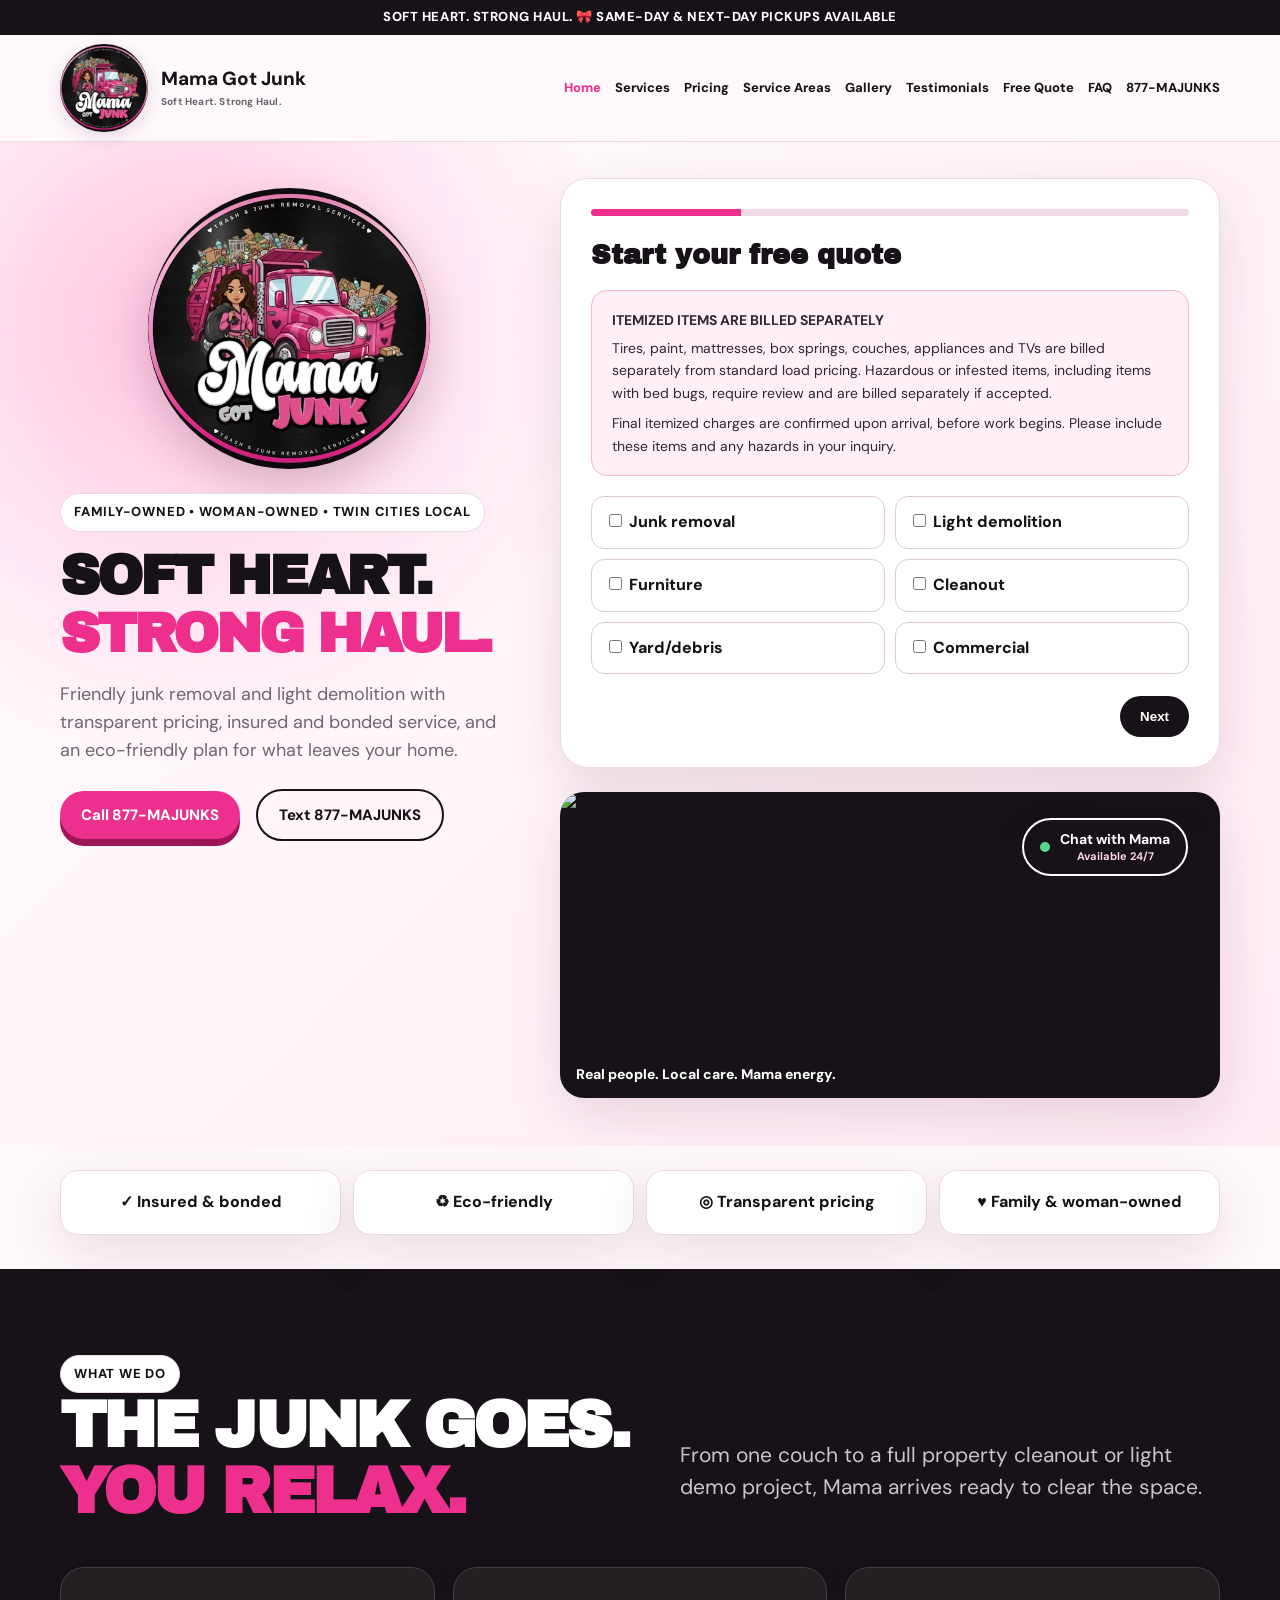
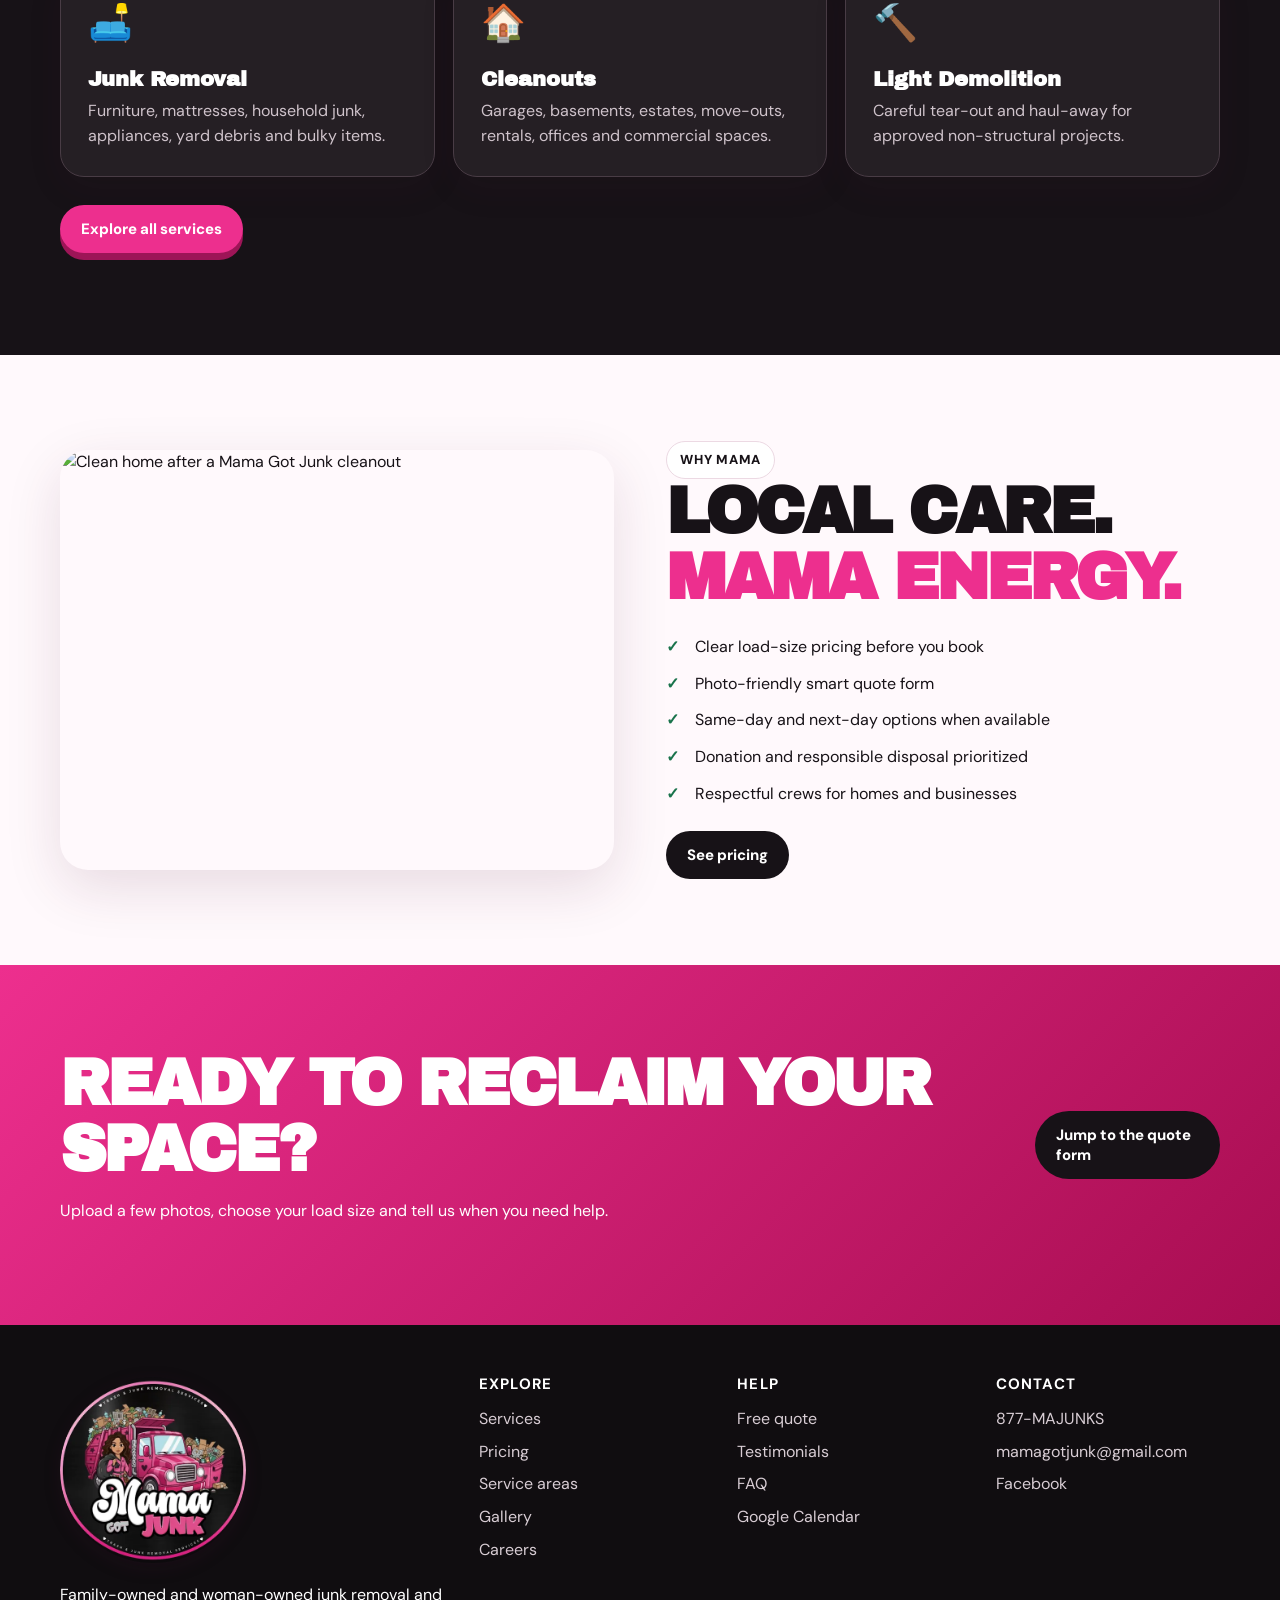
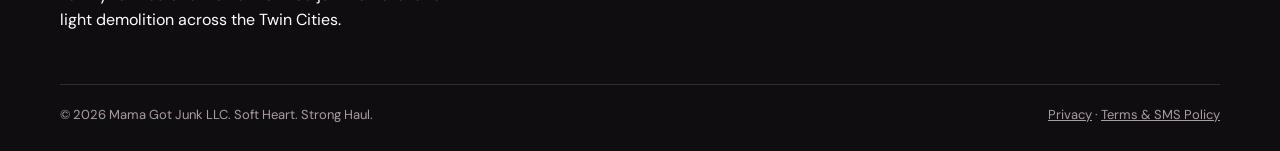
==== commit ee63ca65: "Add Careers link to site footers" ====
--- a/index.html
+++ b/index.html
@@ -1,4 +1,4 @@
-<!doctype html><html lang="en"><head><meta charset="utf-8"><meta name="viewport" content="width=device-width,initial-scale=1"><title>Mama Got Junk | Twin Cities Junk Removal & Light Demolition</title><meta name="description" content="Family-owned and woman-owned junk removal and light demolition in Minneapolis–St. Paul. Insured, bonded, eco-friendly and transparently priced."><link rel="canonical" href="https://mamagotjunk.com/"><meta property="og:title" content="Mama Got Junk | Twin Cities Junk Removal & Light Demolition"><meta property="og:description" content="Family-owned and woman-owned junk removal and light demolition in Minneapolis–St. Paul. Insured, bonded, eco-friendly and transparently priced."><meta property="og:type" content="website"><meta property="og:url" content="https://mamagotjunk.com/"><meta property="og:image" content="https://raw.githubusercontent.com/adeptvision/mamagotjunk-temp-site/main/hero-background.webp"><meta name="theme-color" content="#ed2f8e"><script type="application/ld+json">{"@context":"https://schema.org","@type":"LocalBusiness","name":"Mama Got Junk LLC","url":"https://mamagotjunk.com","telephone":"+18776258657","email":"mamagotjunk@gmail.com","image":"https://raw.githubusercontent.com/adeptvision/mamagotjunk-temp-site/main/hero-background.webp","logo":"https://mamagotjunk.com/mama-got-junk-logo.webp","priceRange":"$350-$750","areaServed":["Minneapolis","Saint Paul","Twin Cities Metro"],"description":"Family-owned and woman-owned junk removal and light demolition in the Twin Cities."}</script><style>
+<!doctype html><html lang="en"><head><meta charset="utf-8"><meta name="viewport" content="width=device-width,initial-scale=1"><title>Mama Got Junk | Twin Cities Junk Removal & Light Demolition</title><meta name="description" content="Family-owned and woman-owned junk removal and light demolition in Minneapolis–St. Paul. Insured, bonded, eco-friendly and transparently priced."><link rel="canonical" href="https://mamagotjunk.com/"><meta property="og:title" content="Mama Got Junk | Twin Cities Junk Removal & Light Demolition"><meta property="og:description" content="Family-owned and woman-owned junk removal and light demolition in Minneapolis–St. Paul. Insured, bonded, eco-friendly and transparently priced."><meta property="og:type" content="website"><meta property="og:url" content="https://mamagotjunk.com/"><meta property="og:image" content="https://mamagotjunk.com/mama-got-junk-share-photo.png"><meta property="og:image:secure_url" content="https://mamagotjunk.com/mama-got-junk-share-photo.png"><meta property="og:image:type" content="image/png"><meta property="og:image:width" content="402"><meta property="og:image:height" content="276"><meta property="og:image:alt" content="The Mama Got Junk team in branded shirts at The Mindshift Experience"><meta name="twitter:card" content="summary_large_image"><meta name="twitter:title" content="Mama Got Junk | Twin Cities Junk Removal &amp; Light Demolition"><meta name="twitter:description" content="Family-owned and woman-owned junk removal and light demolition in Minneapolis–St. Paul. Insured, bonded, eco-friendly and transparently priced."><meta name="twitter:image" content="https://mamagotjunk.com/mama-got-junk-share-photo.png"><meta name="twitter:image:alt" content="The Mama Got Junk team in branded shirts at The Mindshift Experience"><meta name="theme-color" content="#ed2f8e"><script type="application/ld+json">{"@context":"https://schema.org","@type":"LocalBusiness","name":"Mama Got Junk LLC","url":"https://mamagotjunk.com","telephone":"+18776258657","email":"mamagotjunk@gmail.com","image":"https://raw.githubusercontent.com/adeptvision/mamagotjunk-temp-site/main/hero-background.webp","logo":"https://mamagotjunk.com/mama-got-junk-logo.webp","priceRange":"$350-$750","areaServed":["Minneapolis","Saint Paul","Twin Cities Metro"],"description":"Family-owned and woman-owned junk removal and light demolition in the Twin Cities."}</script><style>
 @import url('https://fonts.googleapis.com/css2?family=Archivo+Black&family=DM+Sans:wght@400;600;700;800&display=swap');
 :root{--pink:#ed2f8e;--pink2:#ff78b8;--ink:#171217;--cream:#fff9fc;--blush:#fff0f7;--muted:#6f6570;--line:#ecd9e3;--green:#19734b;--shadow:0 18px 55px rgba(74,21,53,.13)}
 *{box-sizing:border-box}html{scroll-behavior:smooth}body{margin:0;font-family:'DM Sans',sans-serif;color:var(--ink);background:var(--cream);line-height:1.55}img{max-width:100%;display:block}a{color:inherit}.wrap{width:min(1160px,calc(100% - 36px));margin:auto}.top{background:var(--ink);color:#fff;text-align:center;padding:9px 16px;font-weight:800;font-size:13px;letter-spacing:.04em}.site-nav{position:sticky;top:0;z-index:30;background:rgba(255,249,252,.96);border-bottom:1px solid var(--line);backdrop-filter:blur(14px)}.nav-row{min-height:78px;display:flex;align-items:center;gap:22px}.brand{margin-right:auto}.brand img{width:180px;max-height:58px;object-fit:contain}.nav-links{display:flex;align-items:center;gap:17px;font-weight:800;font-size:14px}.nav-links a{text-decoration:none;white-space:nowrap}.nav-links a:hover,.nav-links a[aria-current=page]{color:var(--pink)}.button,.button-dark,.button-ghost{display:inline-flex;align-items:center;justify-content:center;border:0;border-radius:999px;padding:14px 21px;font:800 15px 'DM Sans';text-decoration:none;cursor:pointer}.button{background:var(--pink);color:#fff;box-shadow:0 7px 0 #9d1557}.button-dark{background:var(--ink);color:#fff}.button-ghost{border:2px solid var(--ink);background:transparent;color:var(--ink)}
@@ -56,4 +56,4 @@
 const p=new URLSearchParams(location.search),load=p.get('load'),zip=p.get('zip');if(load){const s=form.querySelector('[name=loadSize]');const map={quarter:'1/4 truck — $350',half:'1/2 truck — $550','three-quarter':'3/4 truck — $625',full:'Full truck — $750'};if(map[load])s.value=map[load]}if(zip)form.querySelector('[name=serviceAddress]').value=zip;
 async function photoData(files){const chosen=[...files].slice(0,4),out=[];for(const file of chosen){if(!file.type.startsWith('image/'))continue;const bmp=await createImageBitmap(file),scale=Math.min(1,1200/Math.max(bmp.width,bmp.height)),c=document.createElement('canvas');c.width=Math.round(bmp.width*scale);c.height=Math.round(bmp.height*scale);c.getContext('2d').drawImage(bmp,0,0,c.width,c.height);out.push({name:file.name,type:'image/jpeg',data:c.toDataURL('image/jpeg',.72)});bmp.close()}return out}
 form.onsubmit=e=>{e.preventDefault();const fd=new FormData(form);if(!fd.get('phone')&&!fd.get('email')){alert('Please add a phone number or email.');return}const data=Object.fromEntries(fd);data.services=[...form.querySelectorAll('input[name=services]:checked')].map(x=>x.value);data.smsConsent=fd.get('smsConsent')==='yes';if(data.contactPreference==='Text'&&!data.smsConsent){alert('Please check the SMS consent box if you prefer text updates.');return}photoData(document.getElementById('quotePhotos').files).then(photos=>{data.photos=photos;data.sourceUrl=location.href;data.submittedAt=new Date().toISOString();const btn=form.querySelector('.send'),old=btn.textContent;btn.disabled=true;btn.textContent='Sending…';fetch('https://mama-got-junk.adeptvisionai.workers.dev/api/lead',{method:'POST',headers:{'content-type':'application/json'},body:JSON.stringify(data)}).then(r=>{if(!r.ok)throw new Error();form.innerHTML='<h3>🎀 Mama got it!</h3><p>Your request is in. We will follow up soon.</p><p><a class="button" href="https://calendar.google.com/calendar/render?action=TEMPLATE&text=Mama%20Got%20Junk%20Pickup&details=Please%20confirm%20the%20date%20and%20time%20with%20Mama%20Got%20Junk%20at%20877-MAJUNKS." target="_blank" rel="noopener">Add a reminder in Google Calendar</a></p>'}).catch(()=>{btn.disabled=false;btn.textContent=old;alert('Please call 877-MAJUNKS or email mamagotjunk@gmail.com.')})})};
-</script></main><footer><div class="wrap"><div class="footer-grid"><div><span class="mama-badge footer-badge"><img src="/mama-got-junk-logo.webp" width="512" height="512" alt="Mama Got Junk — trash and junk removal services" loading="lazy" decoding="async"></span><p>Family-owned and woman-owned junk removal and light demolition across the Twin Cities.</p></div><div><h3>Explore</h3><a href="/services.html">Services</a><a href="/pricing.html">Pricing</a><a href="/service-areas.html">Service areas</a><a href="/gallery.html">Gallery</a></div><div><h3>Help</h3><a href="/quote.html">Free quote</a><a href="/testimonials.html">Testimonials</a><a href="/faq.html">FAQ</a><a href="https://calendar.google.com/calendar/render?action=TEMPLATE&text=Mama%20Got%20Junk%20Pickup&details=Please%20confirm%20the%20date%20and%20time%20with%20Mama%20Got%20Junk%20at%20877-MAJUNKS." target="_blank" rel="noopener">Google Calendar</a></div><div><h3>Contact</h3><a href="tel:+18776258657">877-MAJUNKS</a><a href="mailto:mamagotjunk@gmail.com">mamagotjunk@gmail.com</a><a href="https://www.facebook.com/profile.php?id=61579747886674" target="_blank" rel="noopener">Facebook</a></div></div><div class="footer-note"><span>© 2026 Mama Got Junk LLC. Soft Heart. Strong Haul.</span><span><a href="/privacy.html" style="display:inline">Privacy</a> · <a href="/terms.html" style="display:inline">Terms & SMS Policy</a></span></div></div></footer><script src="https://widgets.leadconnectorhq.com/loader.js" data-resources-url="https://widgets.leadconnectorhq.com/chat-widget/loader.js" data-widget-id="6ab609a815c2d16d1378b458"></script><style data-chat-visibility>.chat-availability{position:fixed;right:92px;bottom:24px;z-index:2147483000;display:flex;align-items:center;gap:10px;border:2px solid #fff;border-radius:999px;background:#171217;color:#fff;padding:11px 16px;box-shadow:0 8px 28px rgba(23,18,23,.28);font:800 14px 'DM Sans',sans-serif;line-height:1.15;cursor:pointer;transition:.2s}.chat-availability:hover{transform:translateY(-2px);background:#ed2f8e}.chat-availability small{display:block;margin-top:3px;color:#ffd3e8;font-size:11px;font-weight:700}.chat-availability-dot{width:10px;height:10px;border-radius:50%;background:#58d68d;box-shadow:0 0 0 0 rgba(88,214,141,.65);animation:chatPulse 2s infinite}@keyframes chatPulse{70%{box-shadow:0 0 0 9px rgba(88,214,141,0)}100%{box-shadow:0 0 0 0 rgba(88,214,141,0)}}@media(max-width:520px){.chat-availability{right:14px;bottom:88px;padding:10px 14px}.chat-availability small{font-size:10px}}</style><button type="button" class="chat-availability" aria-label="Open chat with Mama, available 24 hours a day"><span class="chat-availability-dot" aria-hidden="true"></span><span><strong>Chat with Mama</strong><small>Available 24/7</small></span></button><script data-chat-visibility>(()=>{const c=document.querySelector('.chat-availability');c?.addEventListener('click',()=>{let tries=0;function open(){const b=document.querySelector('chat-widget')?.shadowRoot?.querySelector('[aria-label="Select to open the chat widget"],.lc_text-widget--bubble');if(b)b.click();else if(tries++<40)setTimeout(open,100)}open()})})();</script></body></html>+</script></main><footer><div class="wrap"><div class="footer-grid"><div><span class="mama-badge footer-badge"><img src="/mama-got-junk-logo.webp" width="512" height="512" alt="Mama Got Junk — trash and junk removal services" loading="lazy" decoding="async"></span><p>Family-owned and woman-owned junk removal and light demolition across the Twin Cities.</p></div><div><h3>Explore</h3><a href="/services.html">Services</a><a href="/pricing.html">Pricing</a><a href="/service-areas.html">Service areas</a><a href="/gallery.html">Gallery</a><a href="/careers">Careers</a></div><div><h3>Help</h3><a href="/quote.html">Free quote</a><a href="/testimonials.html">Testimonials</a><a href="/faq.html">FAQ</a><a href="https://calendar.google.com/calendar/render?action=TEMPLATE&text=Mama%20Got%20Junk%20Pickup&details=Please%20confirm%20the%20date%20and%20time%20with%20Mama%20Got%20Junk%20at%20877-MAJUNKS." target="_blank" rel="noopener">Google Calendar</a></div><div><h3>Contact</h3><a href="tel:+18776258657">877-MAJUNKS</a><a href="mailto:mamagotjunk@gmail.com">mamagotjunk@gmail.com</a><a href="https://www.facebook.com/profile.php?id=61579747886674" target="_blank" rel="noopener">Facebook</a></div></div><div class="footer-note"><span>© 2026 Mama Got Junk LLC. Soft Heart. Strong Haul.</span><span><a href="/privacy.html" style="display:inline">Privacy</a> · <a href="/terms.html" style="display:inline">Terms & SMS Policy</a></span></div></div></footer><script src="https://widgets.leadconnectorhq.com/loader.js" data-resources-url="https://widgets.leadconnectorhq.com/chat-widget/loader.js" data-widget-id="6ab609a815c2d16d1378b458"></script><style data-chat-visibility>.chat-availability{position:fixed;right:92px;bottom:24px;z-index:2147483000;display:flex;align-items:center;gap:10px;border:2px solid #fff;border-radius:999px;background:#171217;color:#fff;padding:11px 16px;box-shadow:0 8px 28px rgba(23,18,23,.28);font:800 14px 'DM Sans',sans-serif;line-height:1.15;cursor:pointer;transition:.2s}.chat-availability:hover{transform:translateY(-2px);background:#ed2f8e}.chat-availability small{display:block;margin-top:3px;color:#ffd3e8;font-size:11px;font-weight:700}.chat-availability-dot{width:10px;height:10px;border-radius:50%;background:#58d68d;box-shadow:0 0 0 0 rgba(88,214,141,.65);animation:chatPulse 2s infinite}@keyframes chatPulse{70%{box-shadow:0 0 0 9px rgba(88,214,141,0)}100%{box-shadow:0 0 0 0 rgba(88,214,141,0)}}@media(max-width:520px){.chat-availability{right:14px;bottom:88px;padding:10px 14px}.chat-availability small{font-size:10px}}</style><button type="button" class="chat-availability" aria-label="Open chat with Mama, available 24 hours a day"><span class="chat-availability-dot" aria-hidden="true"></span><span><strong>Chat with Mama</strong><small>Available 24/7</small></span></button><script data-chat-visibility>(()=>{const c=document.querySelector('.chat-availability');c?.addEventListener('click',()=>{let tries=0;function open(){const b=document.querySelector('chat-widget')?.shadowRoot?.querySelector('[aria-label="Select to open the chat widget"],.lc_text-widget--bubble');if(b)b.click();else if(tries++<40)setTimeout(open,100)}open()})})();</script></body></html>
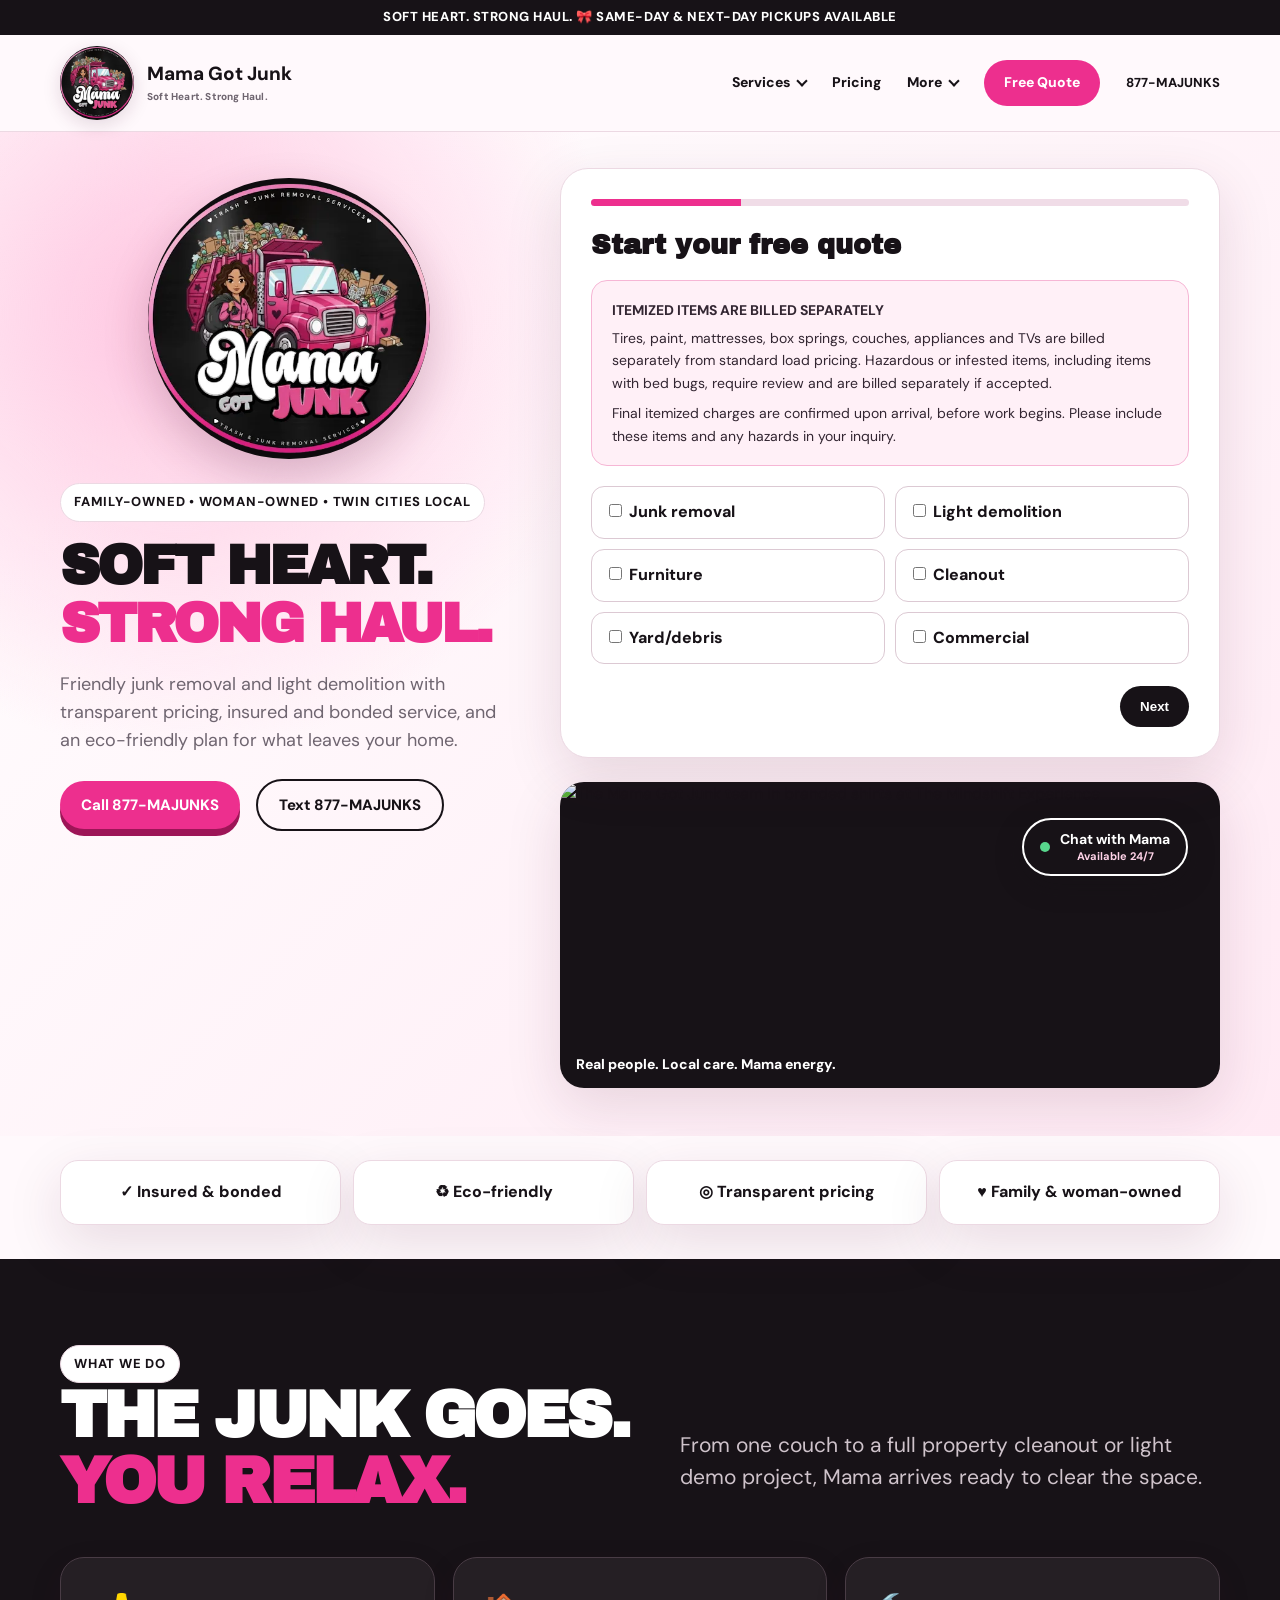
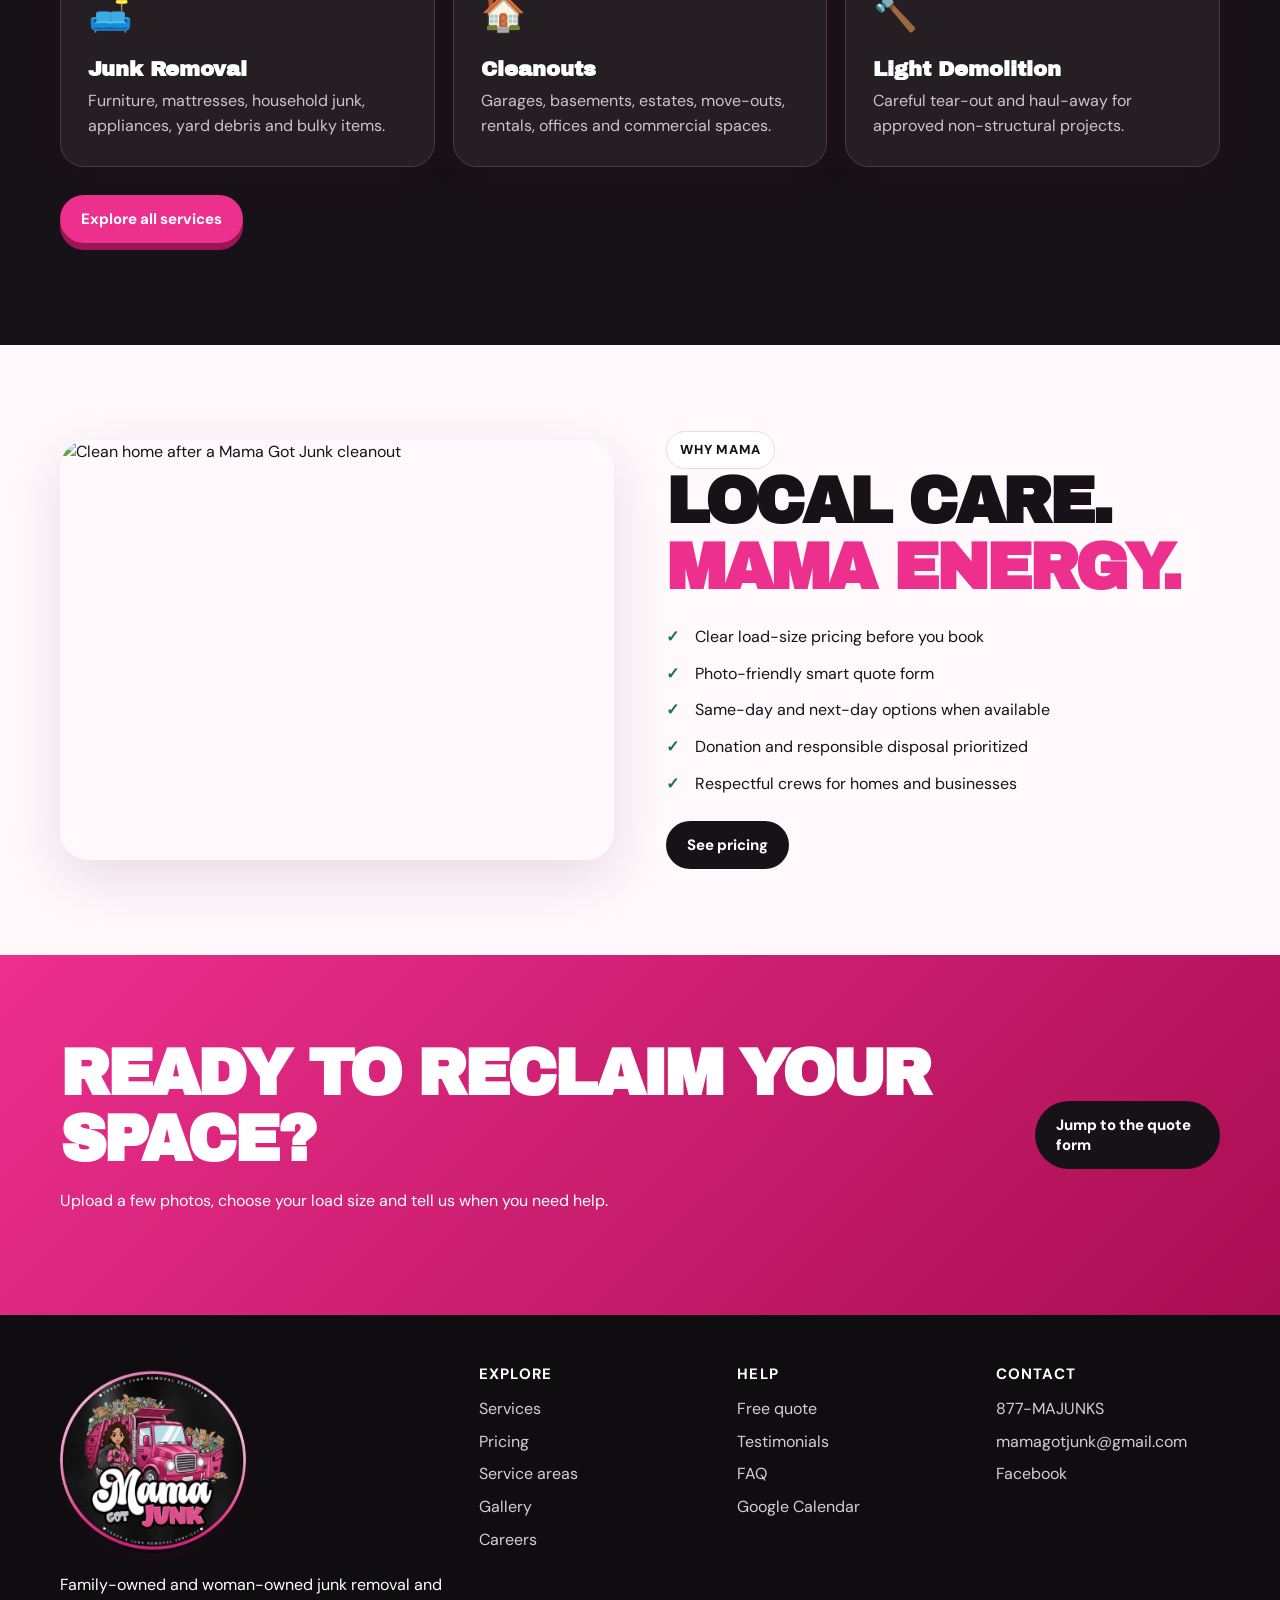
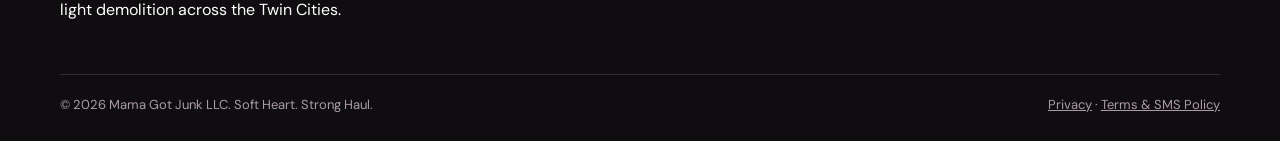
==== commit 8ebfeb8c: "Simplify site navigation with Services and More submenus Reduce header clutter across 12 pages. Add " ====
--- a/index.html
+++ b/index.html
@@ -48,7 +48,7 @@
 @media(max-width:600px){
 .home-quote-hero{padding:20px 0 34px}.home-quote-grid{gap:18px}.home-hero-story h1{font-size:clamp(42px,13vw,56px);letter-spacing:-.045em}.home-hero-story .lead{font-size:17px;margin:14px 0}.home-hero-story .eyebrow{font-size:10px;padding:7px 10px}.hero-actions{display:grid;grid-template-columns:1fr;gap:10px;margin-top:18px}.hero-actions .button,.hero-actions .button-ghost{width:100%}.form-box{padding:18px;border-radius:22px;box-shadow:0 12px 34px rgba(74,21,53,.11)}.form-progress{margin-bottom:20px}.panel h3{font-size:23px;margin-bottom:14px}.choice-grid{gap:8px}.choice{padding:12px}.field{margin:10px 0}.form-nav{display:flex;gap:8px}.form-nav button{flex:1;min-height:48px;padding:12px}.form-nav .next,.form-nav .send{margin-left:0}.home-team-card{border-radius:18px}.home-team-card figcaption{font-size:13px;padding:10px 13px}
 }
-</style><link rel="stylesheet" href="/logo-placement.css?v=20260930"></head><body><div class="top">SOFT HEART. STRONG HAUL. 🎀 SAME-DAY & NEXT-DAY PICKUPS AVAILABLE</div><nav class="site-nav"><div class="wrap nav-row"><a class="brand" href="/" aria-label="Mama Got Junk home"><span class="mama-badge nav-badge"><img src="/mama-got-junk-logo.webp" width="512" height="512" alt="Mama Got Junk — trash and junk removal services"></span><span class="mama-brand-name">Mama Got Junk<span>Soft Heart. Strong Haul.</span></span></a><details class="mobile-menu"><summary>Menu</summary><div class="mobile-links"><a href="/" aria-current="page">Home</a><a href="/services.html">Services</a><a href="/pricing.html">Pricing</a><a href="/service-areas.html">Service Areas</a><a href="/gallery.html">Gallery</a><a href="/testimonials.html">Testimonials</a><a href="/quote.html">Free Quote</a><a href="/faq.html">FAQ</a><a href="tel:+18776258657">877-MAJUNKS</a></div></details><div class="nav-links"><a href="/" aria-current="page">Home</a><a href="/services.html">Services</a><a href="/pricing.html">Pricing</a><a href="/service-areas.html">Service Areas</a><a href="/gallery.html">Gallery</a><a href="/testimonials.html">Testimonials</a><a href="/quote.html">Free Quote</a><a href="/faq.html">FAQ</a><a href="tel:+18776258657">877-MAJUNKS</a></div></div></nav><main><header class="home-quote-hero"><div class="wrap home-quote-grid"><div class="home-hero-story"><div class="hero-copy"><div class="hero-brand"><span class="mama-badge hero-badge"><img src="/mama-got-junk-logo.webp" width="512" height="512" alt="Mama Got Junk — trash and junk removal services"></span></div><span class="eyebrow">Family-owned • Woman-owned • Twin Cities local</span><h1>SOFT HEART.<br><span class="pink">STRONG HAUL.</span></h1><p class="lead">Friendly junk removal and light demolition with transparent pricing, insured and bonded service, and an eco-friendly plan for what leaves your home.</p><div class="hero-actions"><a class="button" href="tel:+18776258657">Call 877-MAJUNKS</a><a class="button-ghost" href="sms:+18776258657">Text 877-MAJUNKS</a></div></div><figure class="home-team-card"><img src="https://raw.githubusercontent.com/adeptvision/mamagotjunk-temp-site/main/mama-got-junk-team.webp" alt="The Mama Got Junk team in branded shirts at The Mindshift Experience"><figcaption>Real people. Local care. Mama energy.</figcaption></figure></div><form class="form-box" id="quoteForm" aria-label="Free junk removal quote"><div class="form-progress"><i id="formBar"></i></div><div class="panel on"><h3>Start your free quote</h3><aside aria-label="Separate item charges" style="margin:20px 0;padding:18px 20px;background:#fff0f7;border:1px solid #f6b6d5;border-radius:16px;color:#332632;font-size:14px;line-height:1.6"><strong style="display:block;margin-bottom:6px">ITEMIZED ITEMS ARE BILLED SEPARATELY</strong><p style="margin:0 0 8px">Tires, paint, mattresses, box springs, couches, appliances and TVs are billed separately from standard load pricing. Hazardous or infested items, including items with bed bugs, require review and are billed separately if accepted.</p><p style="margin:0">Final itemized charges are confirmed upon arrival, before work begins. Please include these items and any hazards in your inquiry.</p></aside><div class="choice-grid"><label class="choice"><input type="checkbox" name="services" value="Junk removal"> Junk removal</label><label class="choice"><input type="checkbox" name="services" value="Light demolition"> Light demolition</label><label class="choice"><input type="checkbox" name="services" value="Furniture"> Furniture</label><label class="choice"><input type="checkbox" name="services" value="Cleanout"> Cleanout</label><label class="choice"><input type="checkbox" name="services" value="Yard debris"> Yard/debris</label><label class="choice"><input type="checkbox" name="services" value="Commercial"> Commercial</label></div><div class="form-nav"><button class="next" type="button">Next</button></div></div><div class="panel"><h3>Load, access and photos</h3><div class="field"><label>Estimated load size</label><select name="loadSize" required><option value="">Choose one</option><option>Single item / custom quote</option><option>1/4 truck — $350</option><option>1/2 truck — $550</option><option>3/4 truck — $625</option><option>Full truck — $750</option><option>Multiple loads / unsure</option></select></div><div class="field"><label>Where are the items?</label><select name="accessType" required><option value="">Choose one</option><option>Curbside / driveway</option><option>Garage</option><option>Inside ground floor</option><option>Upstairs</option><option>Basement</option><option>Commercial property</option></select></div><div class="field"><label for="quotePhotos">Add photos</label><input id="quotePhotos" type="file" accept="image/*" capture="environment" multiple><small>Up to 4 photos. Images are compressed before sending.</small><div class="photo-preview" id="photoPreview"></div></div><div class="form-nav"><button class="back" type="button">Back</button><button class="next" type="button">Next</button></div></div><div class="panel"><h3>Timing and details</h3><div class="grid-2"><div class="field"><label>Preferred date</label><input name="pickupDate" type="date" required></div><div class="field"><label>Preferred time</label><select name="pickupTiming" required><option value="">Choose one</option><option>Morning</option><option>Afternoon</option><option>Evening</option><option>Flexible</option></select></div></div><div class="field"><label>What needs removal or demo?</label><textarea name="projectDescription" required placeholder="Items, quantity, access and any demo details"></textarea></div><div class="field"><label>Service address or ZIP</label><input name="serviceAddress" required autocomplete="street-address"></div><div class="form-nav"><button class="back" type="button">Back</button><button class="next" type="button">Next</button></div></div><div class="panel"><h3>Where should we send your quote?</h3><div class="grid-2"><div class="field"><label>First name</label><input name="firstName" required autocomplete="given-name"></div><div class="field"><label>Last name</label><input name="lastName" autocomplete="family-name"></div></div><div class="grid-2"><div class="field"><label>Phone number</label><input name="phone" type="tel" inputmode="tel" autocomplete="tel"></div><div class="field"><label>Email</label><input name="email" type="email" autocomplete="email"></div></div><div class="field"><label>Preferred contact</label><select name="contactPreference"><option>Call</option><option>Email</option><option>Text</option></select></div><label class="consent"><input type="checkbox" name="smsConsent" value="yes"> I agree to receive recurring automated texts from Mama Got Junk LLC about quotes, scheduling, service updates and promotional offers. Message frequency varies. Msg & data rates may apply. Reply STOP to opt out or HELP for help. Consent is not a condition of purchase. See <a href="/terms.html">Terms</a> and <a href="/privacy.html">Privacy</a>.</label><div class="form-nav"><button class="back" type="button">Back</button><button class="send" type="submit">Send my request</button></div></div></form></div></header><div class="wrap trust"><div>✓ Insured & bonded</div><div>♻ Eco-friendly</div><div>◎ Transparent pricing</div><div>♥ Family & woman-owned</div></div><section class="dark"><div class="wrap"><div class="section-head"><div><span class="eyebrow">What we do</span><h2>THE JUNK GOES.<br><span class="pink">YOU RELAX.</span></h2></div><p class="lead">From one couch to a full property cleanout or light demo project, Mama arrives ready to clear the space.</p></div><div class="cards"><article class="card"><div class="card-icon">🛋️</div><h3>Junk Removal</h3><p>Furniture, mattresses, household junk, appliances, yard debris and bulky items.</p></article><article class="card"><div class="card-icon">🏠</div><h3>Cleanouts</h3><p>Garages, basements, estates, move-outs, rentals, offices and commercial spaces.</p></article><article class="card"><div class="card-icon">🔨</div><h3>Light Demolition</h3><p>Careful tear-out and haul-away for approved non-structural projects.</p></article></div><p style="margin-top:28px"><a class="button" href="/services.html">Explore all services</a></p></div></section><section><div class="wrap split"><img class="split-photo" src="https://raw.githubusercontent.com/adeptvision/mamagotjunk-temp-site/main/home-cleanouts.webp" alt="Clean home after a Mama Got Junk cleanout" loading="lazy"><div><span class="eyebrow">Why Mama</span><h2>LOCAL CARE.<br><span class="pink">MAMA ENERGY.</span></h2><ul class="checks"><li>Clear load-size pricing before you book</li><li>Photo-friendly smart quote form</li><li>Same-day and next-day options when available</li><li>Donation and responsible disposal prioritized</li><li>Respectful crews for homes and businesses</li></ul><a class="button-dark" href="/pricing.html">See pricing</a></div></div></section><section class="cta"><div class="wrap"><div><h2>READY TO RECLAIM YOUR SPACE?</h2><p>Upload a few photos, choose your load size and tell us when you need help.</p></div><a class="button-dark" href="#quoteForm">Jump to the quote form</a></div></section><script>
+</style><link rel="stylesheet" href="/logo-placement.css?v=20260930"><link rel="stylesheet" href="/navigation.css?v=20261006"><script src="/navigation.js?v=20261006" defer></script></head><body><div class="top">SOFT HEART. STRONG HAUL. 🎀 SAME-DAY & NEXT-DAY PICKUPS AVAILABLE</div><nav class="site-nav" aria-label="Main navigation"><div class="wrap nav-row"><a class="brand" href="/" aria-label="Mama Got Junk home"><span class="mama-badge nav-badge"><img src="/mama-got-junk-logo.webp" width="512" height="512" alt="Mama Got Junk — trash and junk removal services"></span><span class="mama-brand-name">Mama Got Junk<span>Soft Heart. Strong Haul.</span></span></a><details class="mama-mobile"><summary>Menu</summary><div class="mama-mobile-panel"><a href="/" aria-current="page">Home</a><details class="mama-dropdown"><summary>Services</summary><div class="mama-submenu"><a href="/services.html">All Services</a><a href="/service-areas.html">Service Areas</a></div></details><a href="/pricing.html">Pricing</a><details class="mama-dropdown"><summary>More</summary><div class="mama-submenu"><a href="/gallery.html">Gallery</a><a href="/testimonials.html">Reviews</a><a href="/faq.html">FAQ</a><a href="/careers.html">Careers</a></div></details><a href="/quote.html" class="mama-quote">Free Quote</a><a href="tel:+18776258657" class="mama-call">877-MAJUNKS</a></div></details><div class="mama-nav-links"><details class="mama-dropdown"><summary>Services</summary><div class="mama-submenu"><a href="/services.html">All Services</a><a href="/service-areas.html">Service Areas</a></div></details><a href="/pricing.html">Pricing</a><details class="mama-dropdown"><summary>More</summary><div class="mama-submenu"><a href="/gallery.html">Gallery</a><a href="/testimonials.html">Reviews</a><a href="/faq.html">FAQ</a><a href="/careers.html">Careers</a></div></details><a href="/quote.html" class="mama-quote">Free Quote</a><a href="tel:+18776258657" class="mama-call">877-MAJUNKS</a></div></div></nav><main><header class="home-quote-hero"><div class="wrap home-quote-grid"><div class="home-hero-story"><div class="hero-copy"><div class="hero-brand"><span class="mama-badge hero-badge"><img src="/mama-got-junk-logo.webp" width="512" height="512" alt="Mama Got Junk — trash and junk removal services"></span></div><span class="eyebrow">Family-owned • Woman-owned • Twin Cities local</span><h1>SOFT HEART.<br><span class="pink">STRONG HAUL.</span></h1><p class="lead">Friendly junk removal and light demolition with transparent pricing, insured and bonded service, and an eco-friendly plan for what leaves your home.</p><div class="hero-actions"><a class="button" href="tel:+18776258657">Call 877-MAJUNKS</a><a class="button-ghost" href="sms:+18776258657">Text 877-MAJUNKS</a></div></div><figure class="home-team-card"><img src="https://raw.githubusercontent.com/adeptvision/mamagotjunk-temp-site/main/mama-got-junk-team.webp" alt="The Mama Got Junk team in branded shirts at The Mindshift Experience"><figcaption>Real people. Local care. Mama energy.</figcaption></figure></div><form class="form-box" id="quoteForm" aria-label="Free junk removal quote"><div class="form-progress"><i id="formBar"></i></div><div class="panel on"><h3>Start your free quote</h3><aside aria-label="Separate item charges" style="margin:20px 0;padding:18px 20px;background:#fff0f7;border:1px solid #f6b6d5;border-radius:16px;color:#332632;font-size:14px;line-height:1.6"><strong style="display:block;margin-bottom:6px">ITEMIZED ITEMS ARE BILLED SEPARATELY</strong><p style="margin:0 0 8px">Tires, paint, mattresses, box springs, couches, appliances and TVs are billed separately from standard load pricing. Hazardous or infested items, including items with bed bugs, require review and are billed separately if accepted.</p><p style="margin:0">Final itemized charges are confirmed upon arrival, before work begins. Please include these items and any hazards in your inquiry.</p></aside><div class="choice-grid"><label class="choice"><input type="checkbox" name="services" value="Junk removal"> Junk removal</label><label class="choice"><input type="checkbox" name="services" value="Light demolition"> Light demolition</label><label class="choice"><input type="checkbox" name="services" value="Furniture"> Furniture</label><label class="choice"><input type="checkbox" name="services" value="Cleanout"> Cleanout</label><label class="choice"><input type="checkbox" name="services" value="Yard debris"> Yard/debris</label><label class="choice"><input type="checkbox" name="services" value="Commercial"> Commercial</label></div><div class="form-nav"><button class="next" type="button">Next</button></div></div><div class="panel"><h3>Load, access and photos</h3><div class="field"><label>Estimated load size</label><select name="loadSize" required><option value="">Choose one</option><option>Single item / custom quote</option><option>1/4 truck — $350</option><option>1/2 truck — $550</option><option>3/4 truck — $625</option><option>Full truck — $750</option><option>Multiple loads / unsure</option></select></div><div class="field"><label>Where are the items?</label><select name="accessType" required><option value="">Choose one</option><option>Curbside / driveway</option><option>Garage</option><option>Inside ground floor</option><option>Upstairs</option><option>Basement</option><option>Commercial property</option></select></div><div class="field"><label for="quotePhotos">Add photos</label><input id="quotePhotos" type="file" accept="image/*" capture="environment" multiple><small>Up to 4 photos. Images are compressed before sending.</small><div class="photo-preview" id="photoPreview"></div></div><div class="form-nav"><button class="back" type="button">Back</button><button class="next" type="button">Next</button></div></div><div class="panel"><h3>Timing and details</h3><div class="grid-2"><div class="field"><label>Preferred date</label><input name="pickupDate" type="date" required></div><div class="field"><label>Preferred time</label><select name="pickupTiming" required><option value="">Choose one</option><option>Morning</option><option>Afternoon</option><option>Evening</option><option>Flexible</option></select></div></div><div class="field"><label>What needs removal or demo?</label><textarea name="projectDescription" required placeholder="Items, quantity, access and any demo details"></textarea></div><div class="field"><label>Service address or ZIP</label><input name="serviceAddress" required autocomplete="street-address"></div><div class="form-nav"><button class="back" type="button">Back</button><button class="next" type="button">Next</button></div></div><div class="panel"><h3>Where should we send your quote?</h3><div class="grid-2"><div class="field"><label>First name</label><input name="firstName" required autocomplete="given-name"></div><div class="field"><label>Last name</label><input name="lastName" autocomplete="family-name"></div></div><div class="grid-2"><div class="field"><label>Phone number</label><input name="phone" type="tel" inputmode="tel" autocomplete="tel"></div><div class="field"><label>Email</label><input name="email" type="email" autocomplete="email"></div></div><div class="field"><label>Preferred contact</label><select name="contactPreference"><option>Call</option><option>Email</option><option>Text</option></select></div><label class="consent"><input type="checkbox" name="smsConsent" value="yes"> I agree to receive recurring automated texts from Mama Got Junk LLC about quotes, scheduling, service updates and promotional offers. Message frequency varies. Msg & data rates may apply. Reply STOP to opt out or HELP for help. Consent is not a condition of purchase. See <a href="/terms.html">Terms</a> and <a href="/privacy.html">Privacy</a>.</label><div class="form-nav"><button class="back" type="button">Back</button><button class="send" type="submit">Send my request</button></div></div></form></div></header><div class="wrap trust"><div>✓ Insured & bonded</div><div>♻ Eco-friendly</div><div>◎ Transparent pricing</div><div>♥ Family & woman-owned</div></div><section class="dark"><div class="wrap"><div class="section-head"><div><span class="eyebrow">What we do</span><h2>THE JUNK GOES.<br><span class="pink">YOU RELAX.</span></h2></div><p class="lead">From one couch to a full property cleanout or light demo project, Mama arrives ready to clear the space.</p></div><div class="cards"><article class="card"><div class="card-icon">🛋️</div><h3>Junk Removal</h3><p>Furniture, mattresses, household junk, appliances, yard debris and bulky items.</p></article><article class="card"><div class="card-icon">🏠</div><h3>Cleanouts</h3><p>Garages, basements, estates, move-outs, rentals, offices and commercial spaces.</p></article><article class="card"><div class="card-icon">🔨</div><h3>Light Demolition</h3><p>Careful tear-out and haul-away for approved non-structural projects.</p></article></div><p style="margin-top:28px"><a class="button" href="/services.html">Explore all services</a></p></div></section><section><div class="wrap split"><img class="split-photo" src="https://raw.githubusercontent.com/adeptvision/mamagotjunk-temp-site/main/home-cleanouts.webp" alt="Clean home after a Mama Got Junk cleanout" loading="lazy"><div><span class="eyebrow">Why Mama</span><h2>LOCAL CARE.<br><span class="pink">MAMA ENERGY.</span></h2><ul class="checks"><li>Clear load-size pricing before you book</li><li>Photo-friendly smart quote form</li><li>Same-day and next-day options when available</li><li>Donation and responsible disposal prioritized</li><li>Respectful crews for homes and businesses</li></ul><a class="button-dark" href="/pricing.html">See pricing</a></div></div></section><section class="cta"><div class="wrap"><div><h2>READY TO RECLAIM YOUR SPACE?</h2><p>Upload a few photos, choose your load size and tell us when you need help.</p></div><a class="button-dark" href="#quoteForm">Jump to the quote form</a></div></section><script>
 const form=document.getElementById('quoteForm'),panels=[...form.querySelectorAll('.panel')],bar=document.getElementById('formBar'),preview=document.getElementById('photoPreview');let step=0;
 function show(n){step=Math.max(0,Math.min(panels.length-1,n));panels.forEach((p,i)=>p.classList.toggle('on',i===step));bar.style.width=((step+1)/panels.length*100)+'%';scrollTo({top:form.getBoundingClientRect().top+scrollY-120,behavior:'smooth'})}
 form.addEventListener('click',e=>{if(e.target.matches('.next')){const req=[...panels[step].querySelectorAll('[required]')];if(req.some(x=>!x.reportValidity()))return;if(step===0&&!form.querySelector('input[name=services]:checked')){alert('Choose at least one service.');return}show(step+1)}if(e.target.matches('.back'))show(step-1)});
--- a/navigation.css
+++ b/navigation.css
@@ -0,0 +1,34 @@
+/* Shared simplified navigation */
+.site-nav .nav-row{display:flex;flex-direction:row;align-items:center;min-height:96px;gap:24px;padding:8px 0;position:relative}
+.site-nav .mama-brand-name{display:block}.site-nav .nav-badge{width:74px}
+.mama-nav-links{display:flex;align-items:center;gap:26px;font-size:14px;font-weight:800;margin-left:auto}
+.mama-nav-links a,.mama-nav-links summary,.mama-mobile a,.mama-mobile summary{color:var(--ink);text-decoration:none;cursor:pointer}
+.mama-dropdown{position:relative}.mama-dropdown>summary{list-style:none;display:flex;align-items:center;gap:8px;padding:12px 0;min-height:44px}
+.mama-dropdown>summary::-webkit-details-marker,.mama-mobile>summary::-webkit-details-marker{display:none}
+.mama-dropdown>summary::after{content:'';width:6px;height:6px;border-right:2px solid currentColor;border-bottom:2px solid currentColor;transform:rotate(45deg);margin-top:-4px}
+.mama-dropdown[open]>summary::after{transform:rotate(225deg);margin-top:4px}
+.mama-submenu{position:absolute;top:100%;left:-16px;min-width:210px;padding:8px;background:#fff;border:1px solid var(--line);border-radius:14px;box-shadow:0 16px 36px rgba(23,18,23,.15);z-index:60}
+.mama-submenu a{display:block;padding:12px;border-radius:8px;white-space:nowrap;font-size:14px}
+.mama-nav-links a:hover,.mama-dropdown>summary:hover,.mama-dropdown[open]>summary,.mama-nav-links [aria-current=page]{color:var(--pink)}
+.mama-submenu a:hover,.mama-submenu a[aria-current=page]{background:var(--blush)}
+.mama-nav-links .mama-quote,.mama-mobile .mama-quote{display:inline-flex;align-items:center;justify-content:center;background:var(--pink);color:#fff;padding:12px 20px;min-height:44px;border-radius:999px;white-space:nowrap}
+.mama-nav-links .mama-quote:hover,.mama-mobile .mama-quote:hover{background:#c61d72;color:#fff}
+.mama-call{white-space:nowrap;font-size:13px}
+.site-nav a:focus-visible,.site-nav summary:focus-visible{outline:3px solid var(--pink);outline-offset:4px;border-radius:6px}
+.mama-mobile{display:none}
+@media(max-width:1050px){
+.site-nav .nav-row{min-height:82px;gap:12px}.site-nav .nav-badge{width:62px}.site-nav .mama-brand-name{font-size:17px}
+.mama-nav-links{display:none}.mama-mobile{display:block;margin-left:auto}
+.mama-mobile>summary{display:flex;align-items:center;gap:8px;list-style:none;font-size:14px;font-weight:800;background:#fff;border:1px solid var(--line);border-radius:999px;min-height:44px;padding:10px 16px}
+.mama-mobile>summary::before{content:'☰';font-size:17px}.mama-mobile[open]>summary{background:var(--ink);color:#fff}
+.mama-mobile-panel{position:absolute;top:100%;left:0;right:0;display:flex;flex-direction:column;gap:4px;padding:14px;background:#fff;border:1px solid var(--line);border-radius:0 0 18px 18px;box-shadow:0 18px 40px rgba(23,18,23,.18);max-height:calc(100dvh - 135px);overflow:auto;z-index:60}
+.mama-mobile-panel>a{font-weight:800;min-height:44px;padding:12px;border-radius:8px}
+.mama-mobile-panel .mama-dropdown>summary{padding:12px;justify-content:space-between;font-weight:800}
+.mama-mobile-panel .mama-submenu{position:static;box-shadow:none;border:0;border-left:2px solid var(--line);border-radius:0;min-width:0;padding:0 0 0 10px;margin:0 12px 8px}
+.mama-mobile-panel .mama-submenu a{white-space:normal;font-weight:600}
+.mama-mobile-panel a:hover,.mama-mobile-panel [aria-current=page]{color:var(--pink);background:var(--blush)}
+.mama-mobile-panel .mama-quote{margin-top:8px;border-radius:999px}.mama-mobile-panel .mama-call{text-align:center}
+}
+@media(max-width:380px){.site-nav .mama-brand-name{font-size:14px}.site-nav .nav-badge{width:52px}.site-nav .brand{gap:7px}.mama-mobile>summary{padding:10px 12px}}
+
+.site-nav:has(details[open]){z-index:2147483647}
